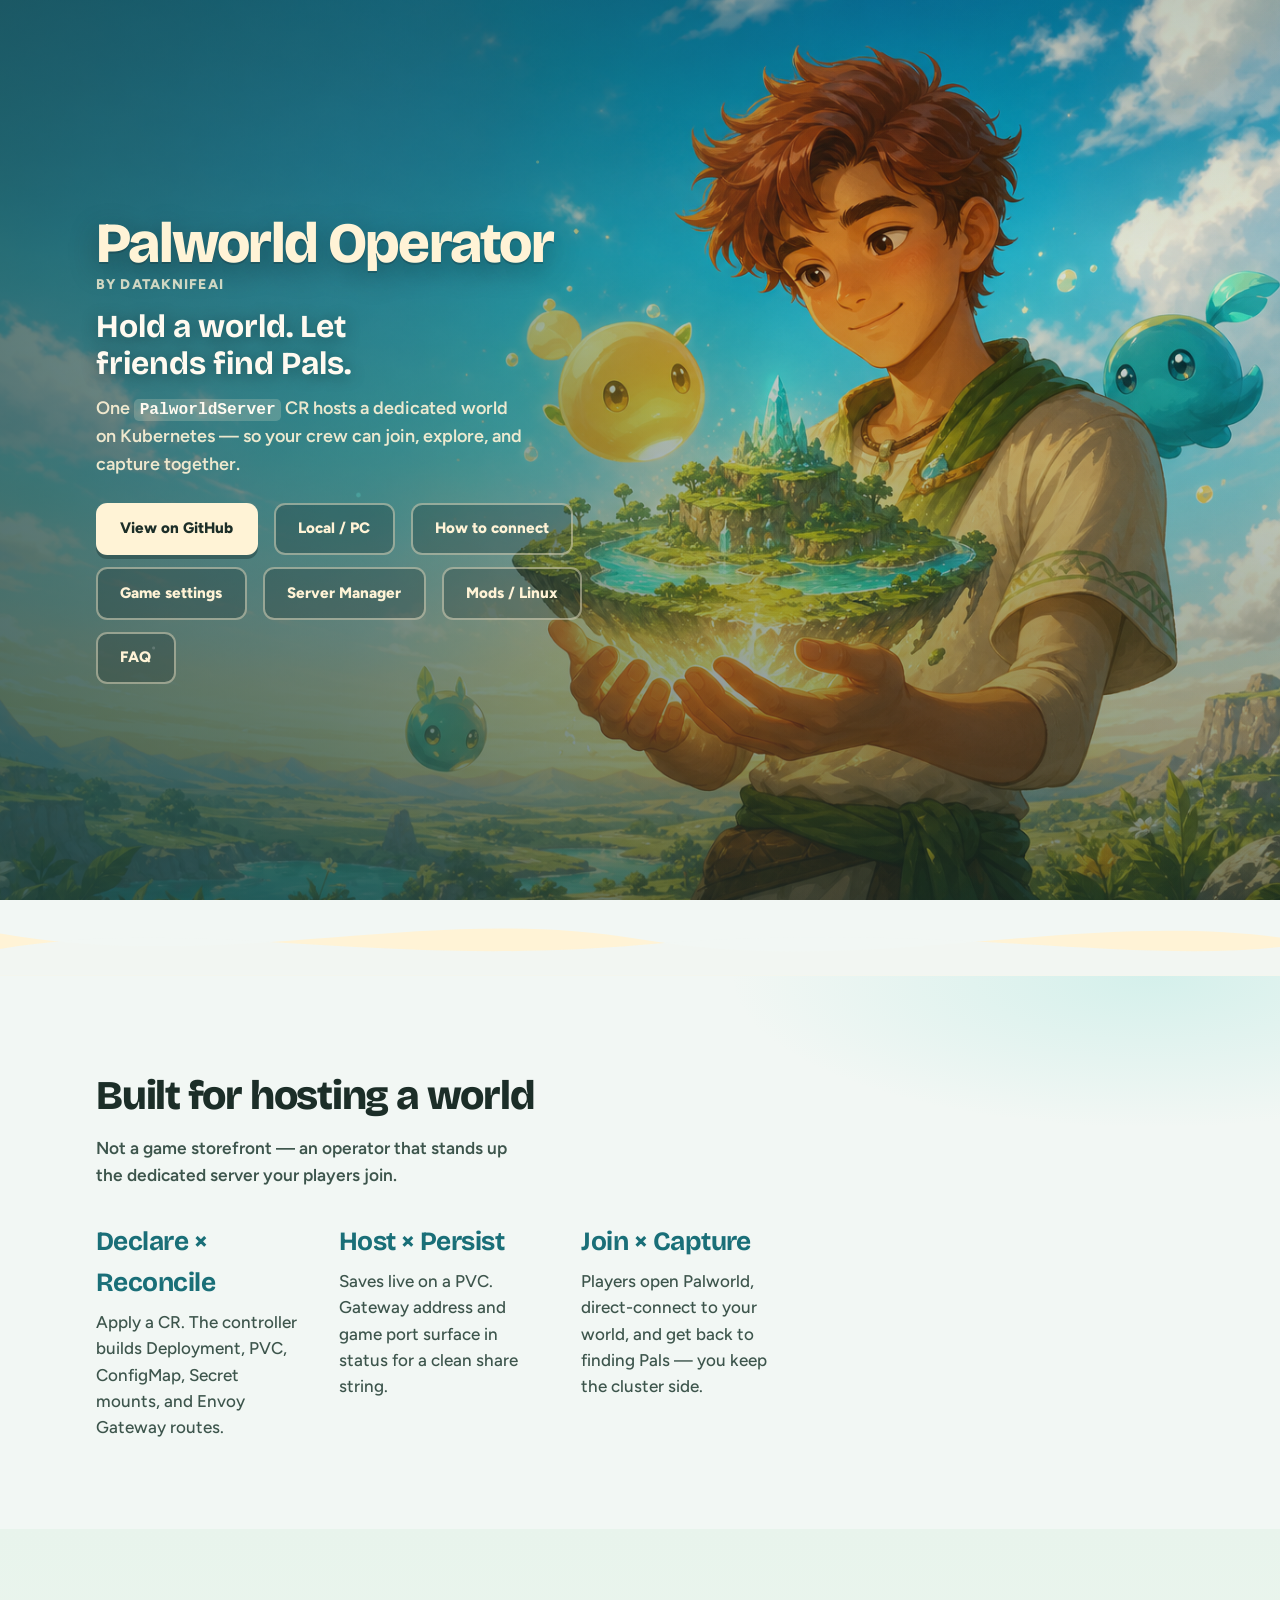
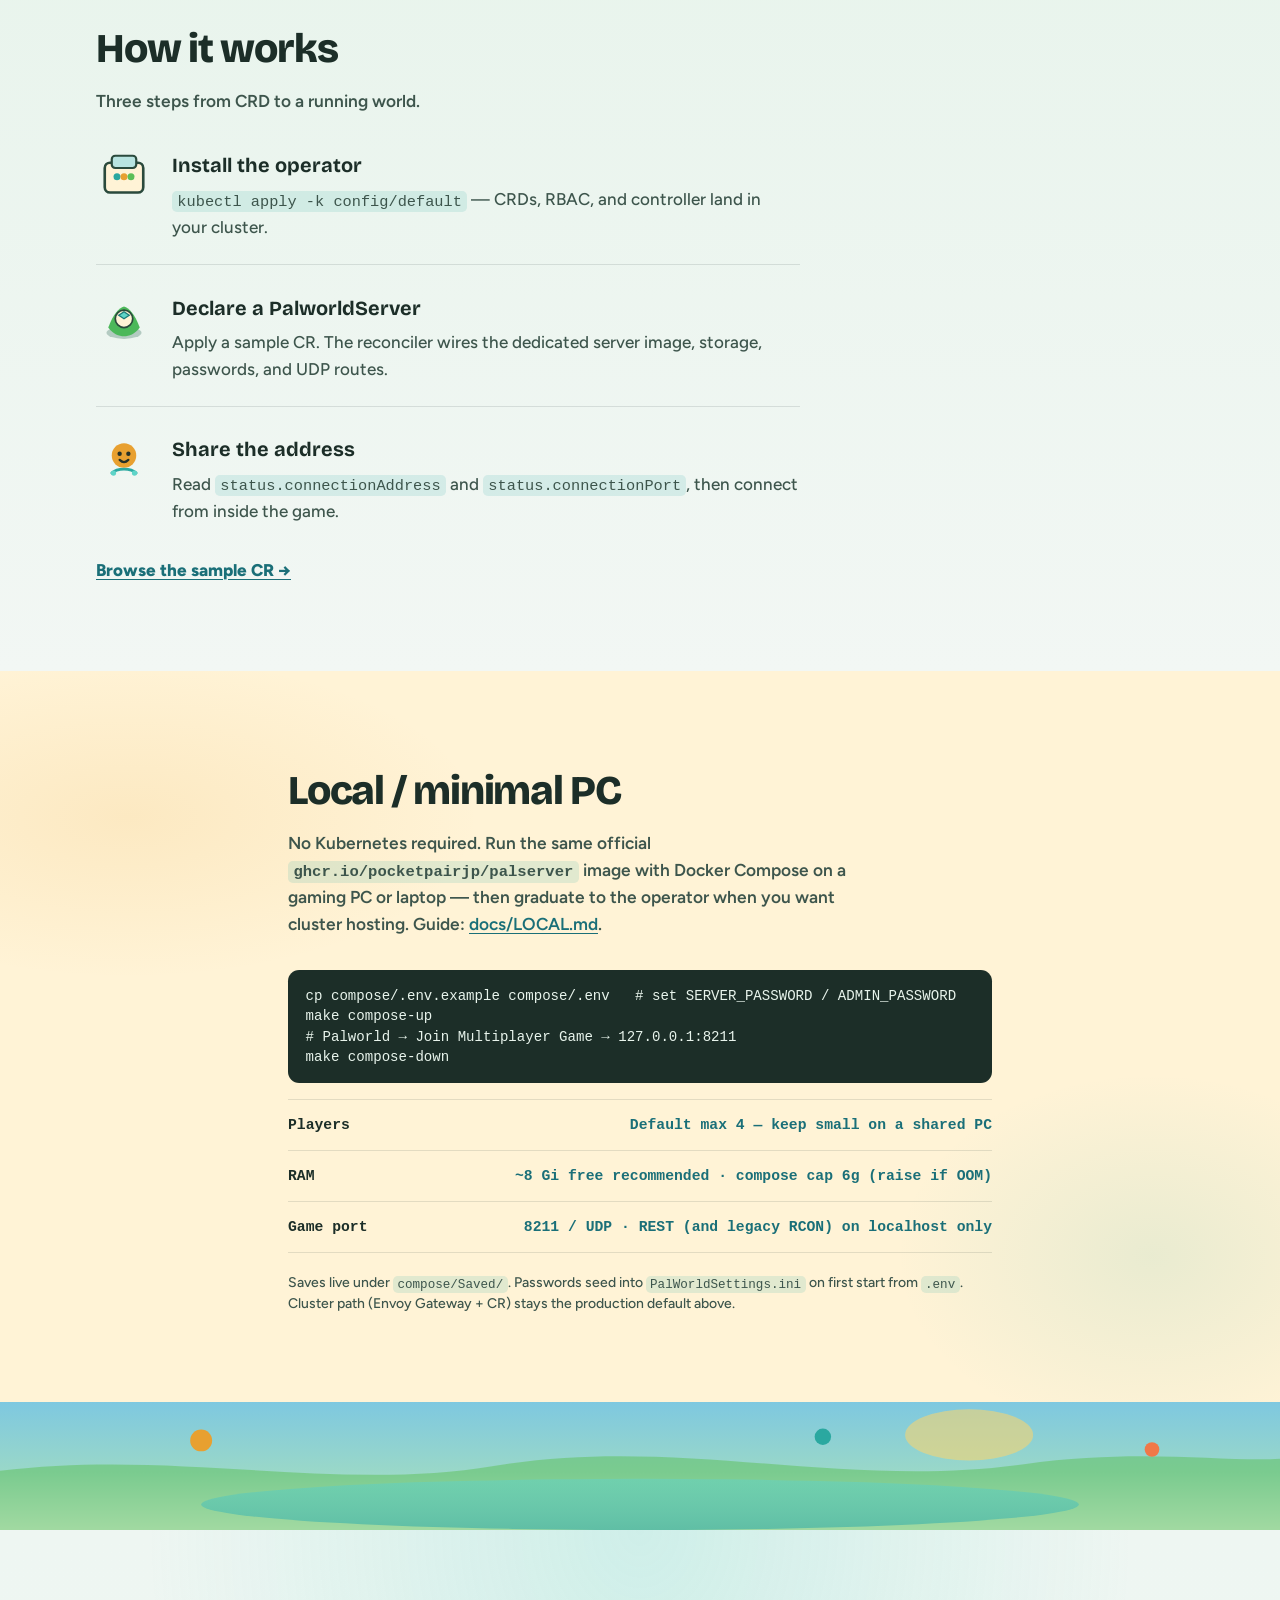
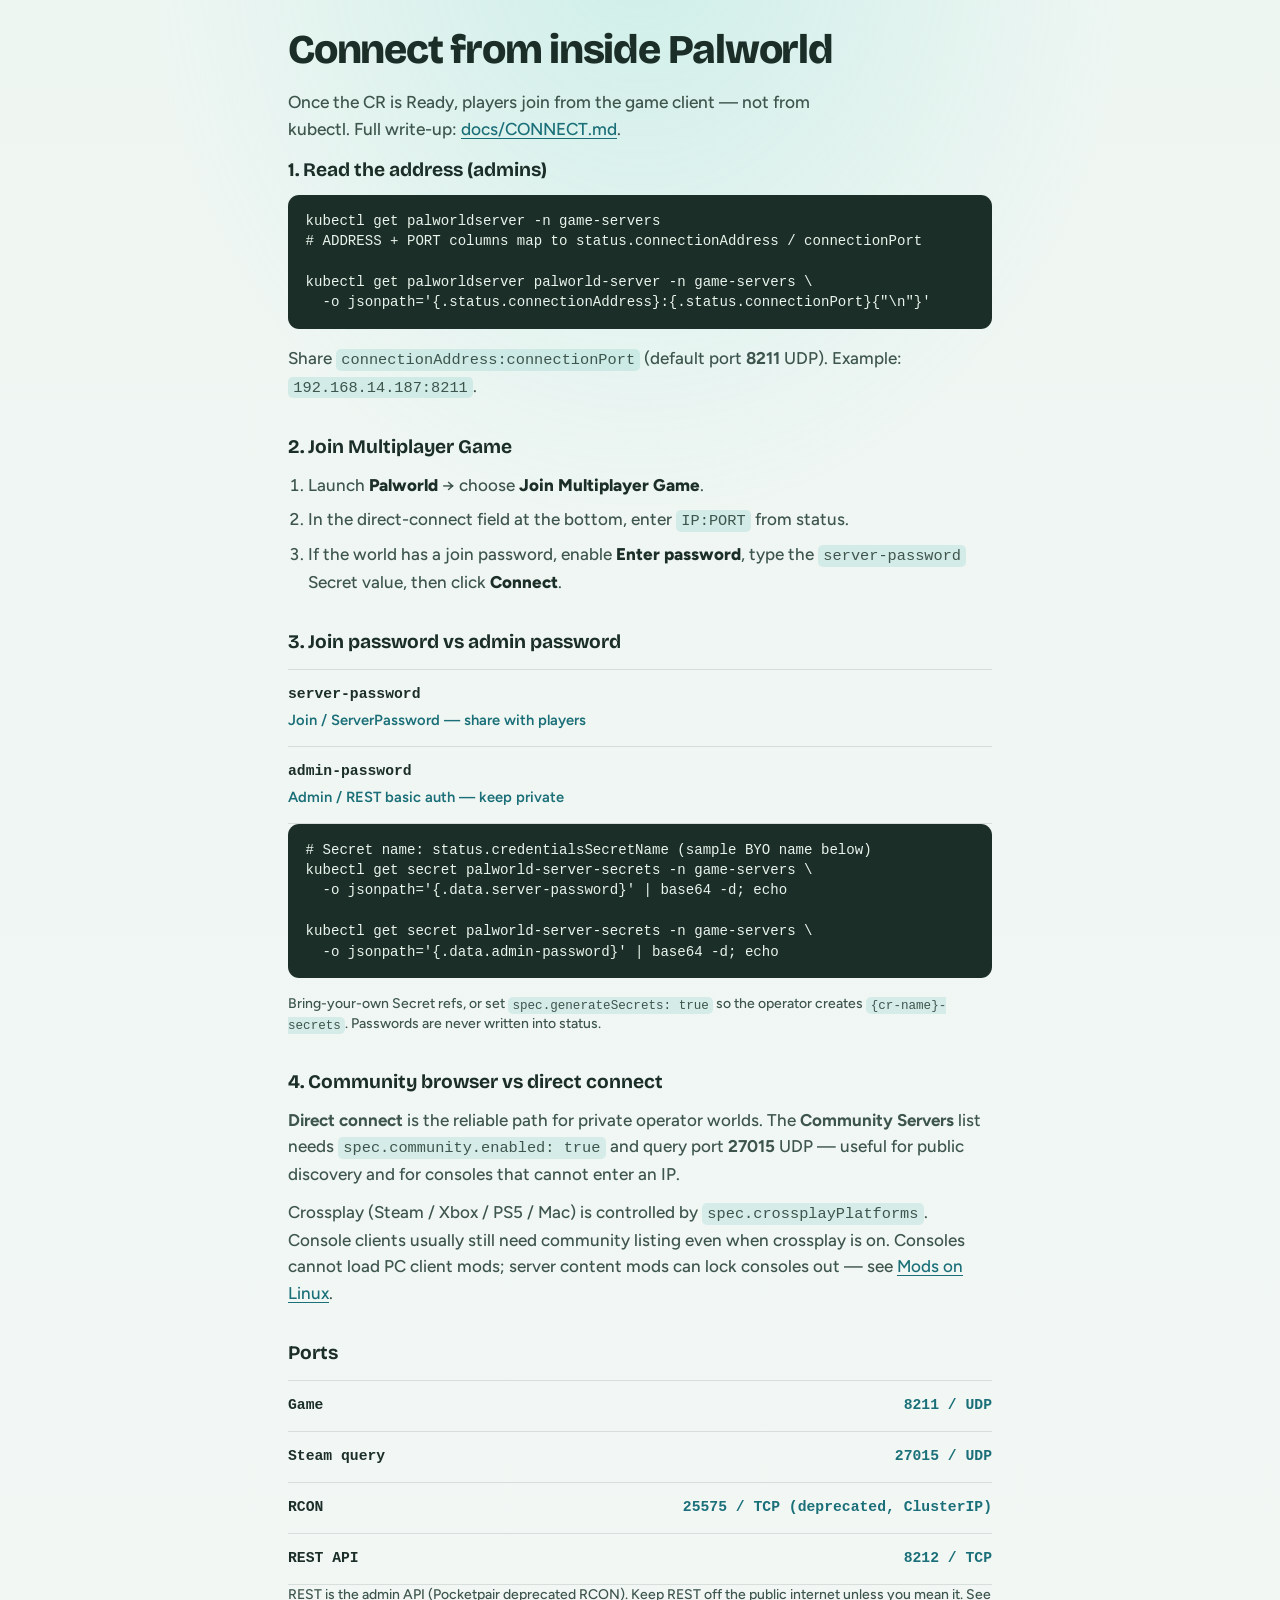
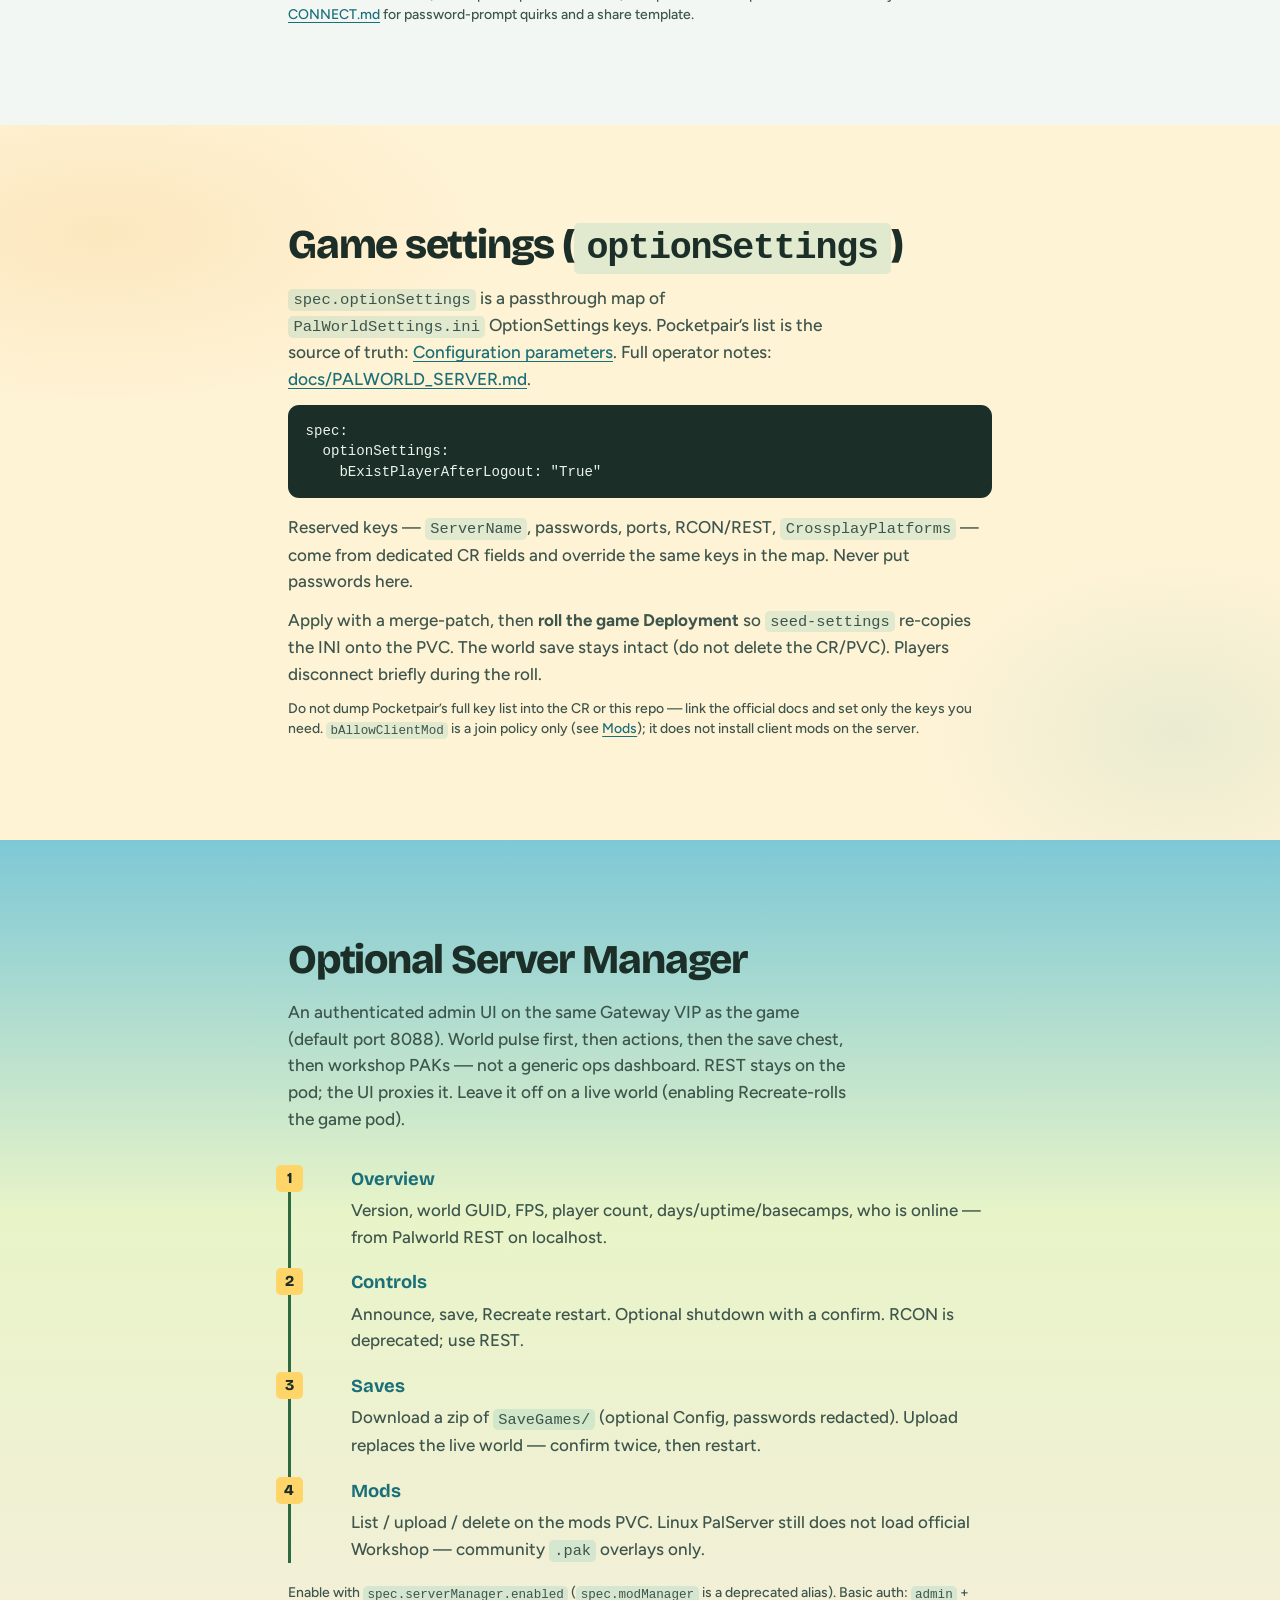
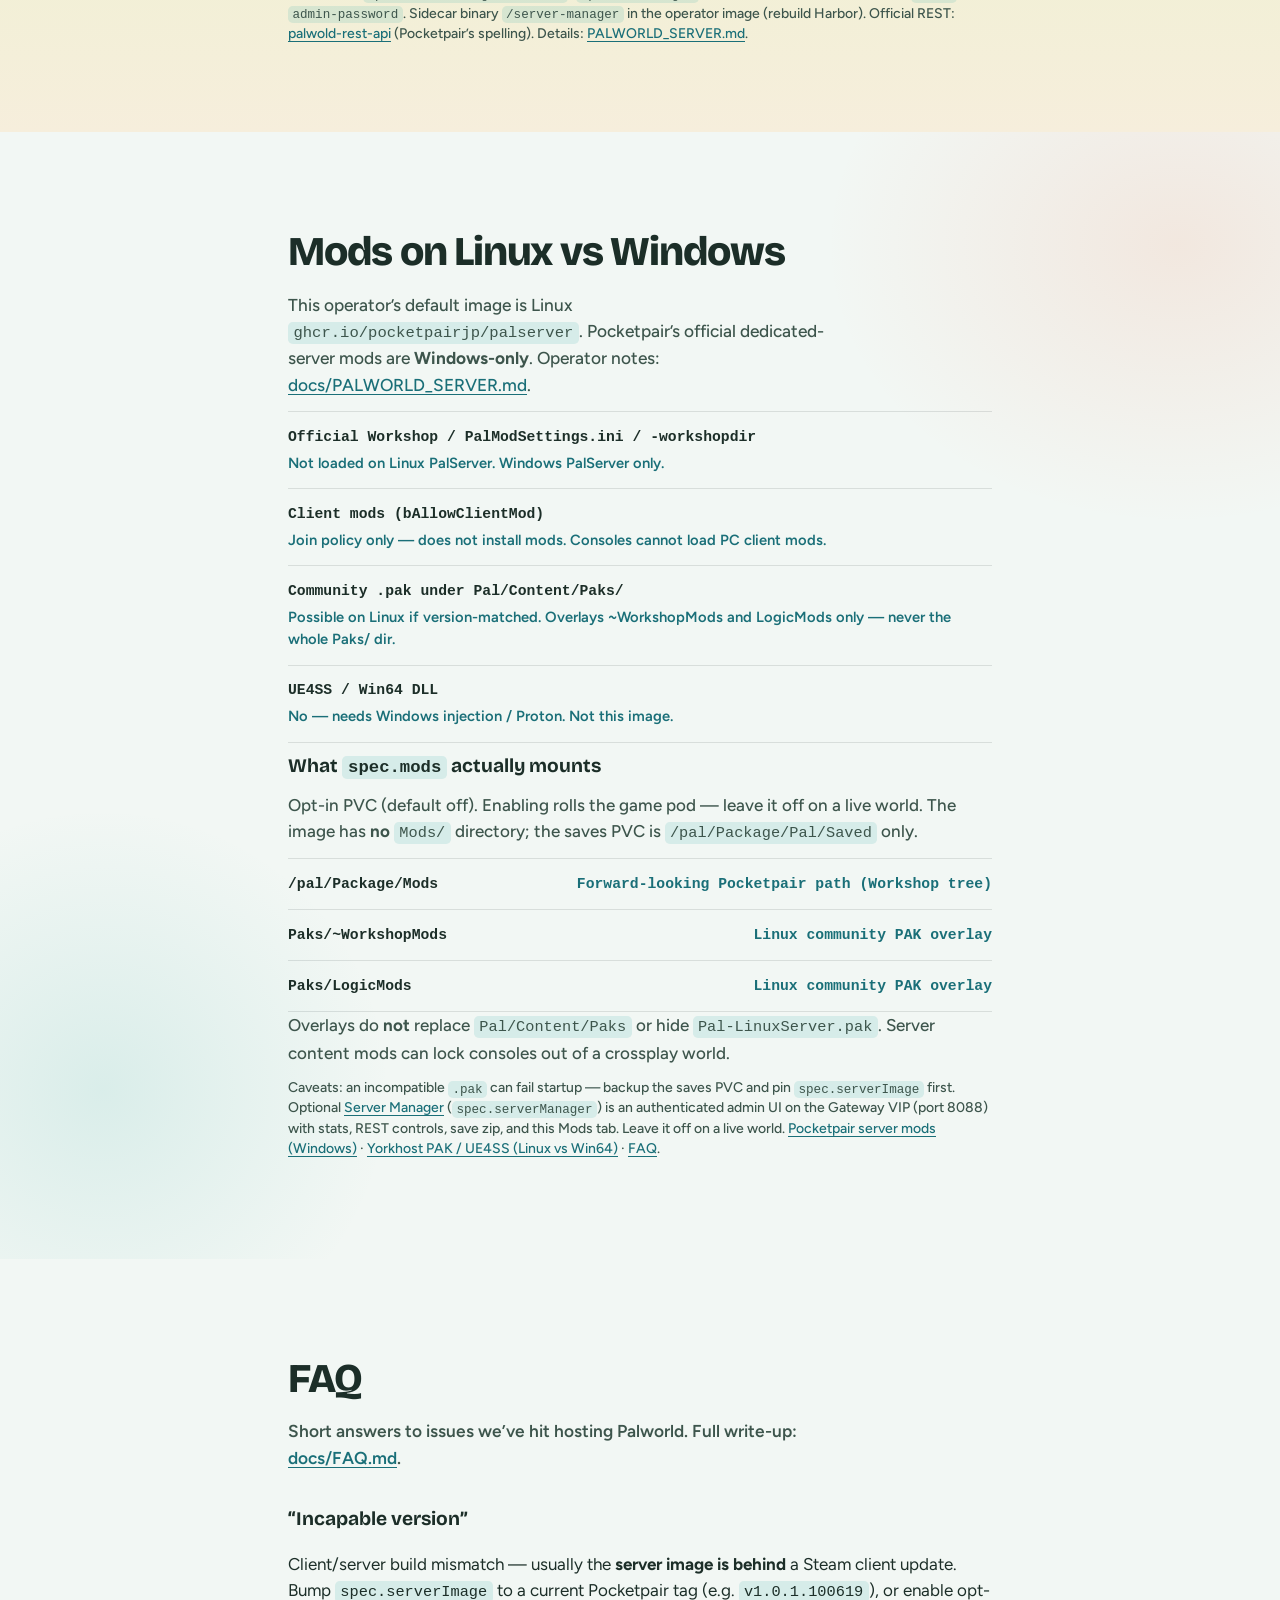
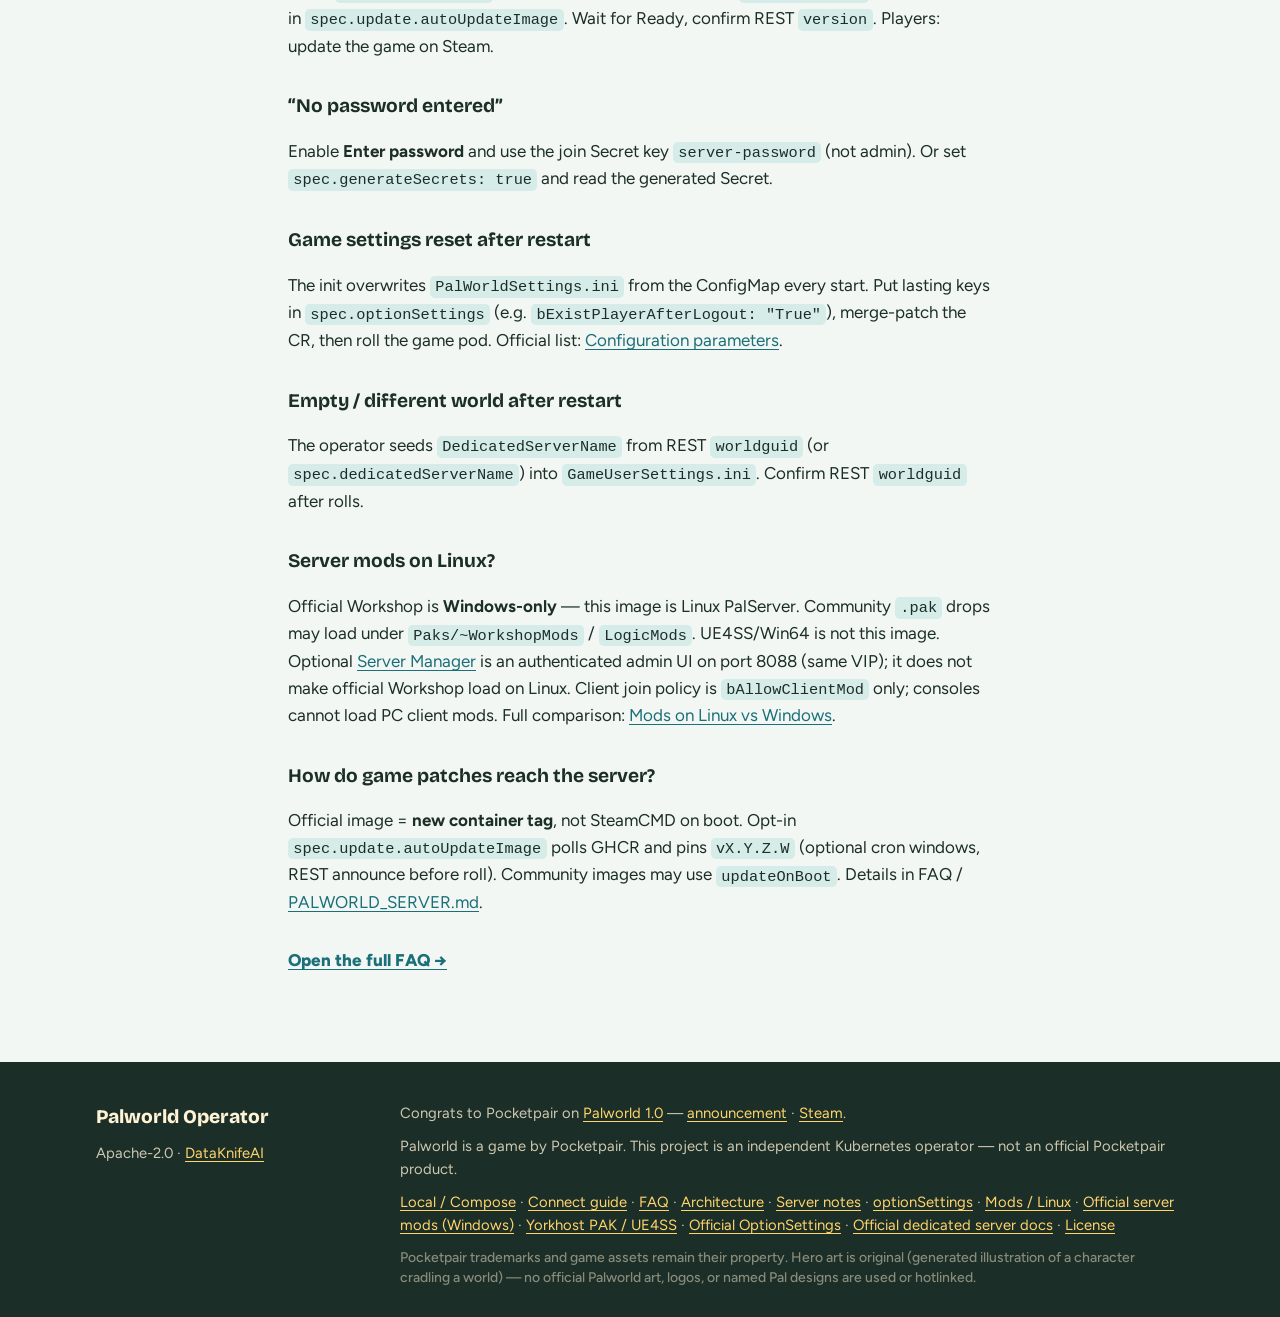
==== docs/index.html @ f2976997 "feat(api): add Gateway Server Manager Sidecar UI now covers REST stats/controls, world-save zip rest" ====
<!DOCTYPE html>
<html lang="en">
<head>
  <meta charset="utf-8" />
  <meta name="viewport" content="width=device-width, initial-scale=1" />
  <title>Palworld Operator — DataKnifeAI</title>
  <meta name="description" content="Host a Palworld world on Kubernetes. Declare a PalworldServer CR and give players a place to find and capture Pals." />
  <meta property="og:title" content="Palworld Operator — DataKnifeAI" />
  <meta property="og:description" content="Kubernetes operator for Palworld dedicated servers — spin up a world, share an address, play." />
  <meta property="og:type" content="website" />
  <meta property="og:image" content="assets/hero-world-keeper.png" />
  <link rel="preconnect" href="https://fonts.googleapis.com" />
  <link rel="preconnect" href="https://fonts.gstatic.com" crossorigin />
  <link href="https://fonts.googleapis.com/css2?family=Bricolage+Grotesque:opsz,wght@12..96,600;12..96,700;12..96,800&family=Figtree:wght@400;500;600;700;800&display=swap" rel="stylesheet" />
  <link rel="stylesheet" href="assets/landing.css" />
</head>
<body>
  <a class="skip" href="#main">Skip to content</a>

  <header class="hero" id="top">
    <div class="hero__media" aria-hidden="true">
      <img
        class="hero__photo"
        src="assets/hero-world-keeper.png"
        alt=""
        width="1536"
        height="1024"
        decoding="async"
        fetchpriority="high"
      />
      <div class="hero__veil"></div>
      <div class="hero__spark"></div>
    </div>

    <div class="hero__content">
      <p class="brand">
        <span class="brand__name">Palworld Operator</span>
        <span class="brand__by">by DataKnifeAI</span>
      </p>
      <h1 class="hero__title">Hold a world. Let friends find Pals.</h1>
      <p class="hero__lede">
        One <code>PalworldServer</code> CR hosts a dedicated world on Kubernetes —
        so your crew can join, explore, and capture together.
      </p>
      <div class="cta">
        <a class="btn btn--primary" href="https://github.com/DataKnifeAI/palworld-operator">View on GitHub</a>
        <a class="btn btn--ghost" href="#local">Local / PC</a>
        <a class="btn btn--ghost" href="#connect">How to connect</a>
        <a class="btn btn--ghost" href="#settings">Game settings</a>
        <a class="btn btn--ghost" href="#manager">Server Manager</a>
        <a class="btn btn--ghost" href="#mods">Mods / Linux</a>
        <a class="btn btn--ghost" href="#faq">FAQ</a>
      </div>
    </div>
  </header>

  <div class="wave" aria-hidden="true">
    <svg viewBox="0 0 1440 80" preserveAspectRatio="none" xmlns="http://www.w3.org/2000/svg">
      <path d="M0 36 C260 78 480 4 720 42 C980 82 1200 12 1440 40 L1440 80 L0 80 Z" fill="var(--sand)" />
      <path d="M0 52 C220 18 420 72 720 48 C1040 22 1260 68 1440 50 L1440 80 L0 80 Z" fill="var(--paper)" opacity="0.95" />
    </svg>
  </div>

  <main id="main">
    <section class="section section--promise" aria-labelledby="promise-heading">
      <div class="wrap">
        <div class="section__intro">
          <h2 id="promise-heading">Built for hosting a world</h2>
          <p class="section__lede">
            Not a game storefront — an operator that stands up the dedicated server your players join.
          </p>
        </div>

        <ul class="pillars">
          <li class="pillars__item">
            <h3>Declare × Reconcile</h3>
            <p>Apply a CR. The controller builds Deployment, PVC, ConfigMap, Secret mounts, and Envoy Gateway routes.</p>
          </li>
          <li class="pillars__item">
            <h3>Host × Persist</h3>
            <p>Saves live on a PVC. Gateway address and game port surface in status for a clean share string.</p>
          </li>
          <li class="pillars__item">
            <h3>Join × Capture</h3>
            <p>Players open Palworld, direct-connect to your world, and get back to finding Pals — you keep the cluster side.</p>
          </li>
        </ul>
      </div>
    </section>

    <section class="section section--how" aria-labelledby="how-heading">
      <div class="wrap">
        <div class="section__intro">
          <h2 id="how-heading">How it works</h2>
          <p class="section__lede">Three steps from CRD to a running world.</p>
        </div>

        <ol class="steps">
          <li class="steps__item">
            <div class="steps__icon" aria-hidden="true">
              <svg viewBox="0 0 64 64" xmlns="http://www.w3.org/2000/svg">
                <rect x="10" y="18" width="44" height="34" rx="6" fill="#fff3d6" stroke="#2a4a3c" stroke-width="3" />
                <rect x="18" y="10" width="28" height="14" rx="4" fill="#b8e4e0" stroke="#2a4a3c" stroke-width="2.5" />
                <circle cx="24" cy="34" r="4" fill="#2aa8a0" />
                <circle cx="32" cy="34" r="4" fill="#e8a030" />
                <circle cx="40" cy="34" r="4" fill="#5cbf58" />
              </svg>
            </div>
            <div>
              <h3>Install the operator</h3>
              <p><code>kubectl apply -k config/default</code> — CRDs, RBAC, and controller land in your cluster.</p>
            </div>
          </li>
          <li class="steps__item">
            <div class="steps__icon" aria-hidden="true">
              <svg viewBox="0 0 64 64" xmlns="http://www.w3.org/2000/svg">
                <ellipse cx="32" cy="50" rx="20" ry="7" fill="#1f5a48" opacity="0.28" />
                <path d="M14 44 C20 28 26 22 32 20 C38 22 44 28 50 44 C44 52 38 54 32 54 C26 54 20 52 14 44 Z" fill="#4cb85a" />
                <circle cx="32" cy="34" r="10" fill="#fff3d6" stroke="#2a4a3c" stroke-width="2" />
                <path d="M32 26 L38 30 L32 34 L26 30 Z" fill="#5ed4c8" stroke="#1a7a78" stroke-width="1.5" />
              </svg>
            </div>
            <div>
              <h3>Declare a PalworldServer</h3>
              <p>Apply a sample CR. The reconciler wires the dedicated server image, storage, passwords, and UDP routes.</p>
            </div>
          </li>
          <li class="steps__item">
            <div class="steps__icon" aria-hidden="true">
              <svg viewBox="0 0 64 64" xmlns="http://www.w3.org/2000/svg">
                <circle cx="32" cy="28" r="14" fill="#e8a030" />
                <circle cx="27" cy="26" r="2.5" fill="#243028" />
                <circle cx="37" cy="26" r="2.5" fill="#243028" />
                <path d="M27 33 Q32 38 37 33" fill="none" stroke="#243028" stroke-width="2.5" stroke-linecap="round" />
                <path d="M18 48 C24 42 40 42 46 48" fill="none" stroke="#2aa8a0" stroke-width="3" stroke-linecap="round" />
                <circle cx="20" cy="48" r="3" fill="#5ed4c8" />
                <circle cx="44" cy="48" r="3" fill="#5ed4c8" />
              </svg>
            </div>
            <div>
              <h3>Share the address</h3>
              <p>Read <code>status.connectionAddress</code> and <code>status.connectionPort</code>, then connect from inside the game.</p>
            </div>
          </li>
        </ol>

        <p class="section__cta">
          <a href="https://github.com/DataKnifeAI/palworld-operator/blob/main/config/samples/palworld_v1alpha1_palworldserver.yaml">Browse the sample CR →</a>
        </p>
      </div>
    </section>

    <section class="section section--local" id="local" aria-labelledby="local-heading">
      <div class="wrap wrap--readable">
        <h2 id="local-heading">Local / minimal PC</h2>
        <p class="section__lede section__lede--wide">
          No Kubernetes required. Run the same official
          <code>ghcr.io/pocketpairjp/palserver</code> image with Docker Compose on a
          gaming PC or laptop — then graduate to the operator when you want cluster
          hosting. Guide:
          <a href="https://github.com/DataKnifeAI/palworld-operator/blob/main/docs/LOCAL.md">docs/LOCAL.md</a>.
        </p>

        <pre class="codeblock"><code>cp compose/.env.example compose/.env   # set SERVER_PASSWORD / ADMIN_PASSWORD
make compose-up
# Palworld → Join Multiplayer Game → 127.0.0.1:8211
make compose-down</code></pre>

        <ul class="ports">
          <li><span class="ports__label">Players</span> <span class="ports__value">Default max 4 — keep small on a shared PC</span></li>
          <li><span class="ports__label">RAM</span> <span class="ports__value">~8&nbsp;Gi free recommended · compose cap 6g (raise if OOM)</span></li>
          <li><span class="ports__label">Game port</span> <span class="ports__value">8211 / UDP · REST (and legacy RCON) on localhost only</span></li>
        </ul>
        <p class="fineprint">
          Saves live under <code>compose/Saved/</code>. Passwords seed into
          <code>PalWorldSettings.ini</code> on first start from <code>.env</code>.
          Cluster path (Envoy Gateway + CR) stays the production default above.
        </p>
      </div>
    </section>

    <div class="divider" aria-hidden="true">
      <svg class="divider__scene" viewBox="0 0 1440 140" xmlns="http://www.w3.org/2000/svg" preserveAspectRatio="xMidYMid slice">
        <defs>
          <linearGradient id="divSky" x1="0" y1="0" x2="0" y2="1">
            <stop offset="0%" stop-color="#7ec8e0" />
            <stop offset="55%" stop-color="#9ad8c8" />
            <stop offset="100%" stop-color="#e8f4ec" />
          </linearGradient>
          <linearGradient id="divWater" x1="0" y1="0" x2="0" y2="1">
            <stop offset="0%" stop-color="#5ed4d0" stop-opacity="0.45" />
            <stop offset="100%" stop-color="#2aa8a8" stop-opacity="0.55" />
          </linearGradient>
        </defs>
        <rect width="1440" height="140" fill="url(#divSky)" />
        <ellipse class="divider__glow" cx="1080" cy="36" rx="70" ry="28" fill="#ffd56a" opacity="0.55" />
        <path d="M0 78 C200 48 380 100 560 70 C760 36 940 96 1140 68 C1280 48 1380 70 1440 60 L1440 140 L0 140 Z" fill="#5cbf58" opacity="0.5" />
        <ellipse cx="720" cy="112" rx="480" ry="28" fill="url(#divWater)" />
        <g class="divider__orbs">
          <circle cx="240" cy="42" r="12" fill="#e8a030" />
          <circle cx="920" cy="38" r="9" fill="#2aa8a0" />
          <circle cx="1280" cy="52" r="8" fill="#f07848" />
        </g>
      </svg>
    </div>

    <section class="section section--connect" id="connect" aria-labelledby="connect-heading">
      <div class="wrap wrap--readable">
        <h2 id="connect-heading">Connect from inside Palworld</h2>
        <p class="section__lede section__lede--wide">
          Once the CR is Ready, players join from the game client — not from kubectl.
          Full write-up:
          <a href="https://github.com/DataKnifeAI/palworld-operator/blob/main/docs/CONNECT.md">docs/CONNECT.md</a>.
        </p>

        <h3 class="subhead">1. Read the address (admins)</h3>
        <pre class="codeblock"><code>kubectl get palworldserver -n game-servers
# ADDRESS + PORT columns map to status.connectionAddress / connectionPort

kubectl get palworldserver palworld-server -n game-servers \
  -o jsonpath='{.status.connectionAddress}:{.status.connectionPort}{"\n"}'</code></pre>
        <p>
          Share <code>connectionAddress:connectionPort</code> (default port <strong>8211</strong> UDP).
          Example: <code>192.168.14.187:8211</code>.
        </p>

        <h3 class="subhead">2. Join Multiplayer Game</h3>
        <ol class="guide">
          <li>Launch <strong>Palworld</strong> → choose <strong>Join Multiplayer Game</strong>.</li>
          <li>In the direct-connect field at the bottom, enter <code>IP:PORT</code> from status.</li>
          <li>
            If the world has a join password, enable <strong>Enter password</strong>, type the
            <code>server-password</code> Secret value, then click <strong>Connect</strong>.
          </li>
        </ol>

        <h3 class="subhead">3. Join password vs admin password</h3>
        <ul class="ports ports--passwords">
          <li>
            <span class="ports__label">server-password</span>
            <span class="ports__value">Join / ServerPassword — share with players</span>
          </li>
          <li>
            <span class="ports__label">admin-password</span>
            <span class="ports__value">Admin / REST basic auth — keep private</span>
          </li>
        </ul>
        <pre class="codeblock"><code># Secret name: status.credentialsSecretName (sample BYO name below)
kubectl get secret palworld-server-secrets -n game-servers \
  -o jsonpath='{.data.server-password}' | base64 -d; echo

kubectl get secret palworld-server-secrets -n game-servers \
  -o jsonpath='{.data.admin-password}' | base64 -d; echo</code></pre>
        <p class="fineprint">
          Bring-your-own Secret refs, or set <code>spec.generateSecrets: true</code> so the
          operator creates <code>{cr-name}-secrets</code>. Passwords are never written into status.
        </p>

        <h3 class="subhead">4. Community browser vs direct connect</h3>
        <p>
          <strong>Direct connect</strong> is the reliable path for private operator worlds.
          The <strong>Community Servers</strong> list needs <code>spec.community.enabled: true</code>
          and query port <strong>27015</strong> UDP — useful for public discovery and for consoles
          that cannot enter an IP.
        </p>
        <p>
          Crossplay (Steam / Xbox / PS5 / Mac) is controlled by <code>spec.crossplayPlatforms</code>.
          Console clients usually still need community listing even when crossplay is on.
          Consoles cannot load PC client mods; server content mods can lock consoles out —
          see <a href="#mods">Mods on Linux</a>.
        </p>

        <h3 class="subhead">Ports</h3>
        <ul class="ports">
          <li><span class="ports__label">Game</span> <span class="ports__value">8211 / UDP</span></li>
          <li><span class="ports__label">Steam query</span> <span class="ports__value">27015 / UDP</span></li>
          <li><span class="ports__label">RCON</span> <span class="ports__value">25575 / TCP (deprecated, ClusterIP)</span></li>
          <li><span class="ports__label">REST API</span> <span class="ports__value">8212 / TCP</span></li>
        </ul>
        <p class="fineprint">
          REST is the admin API (Pocketpair deprecated RCON). Keep REST off the public internet unless you mean it.
          See <a href="https://github.com/DataKnifeAI/palworld-operator/blob/main/docs/CONNECT.md">CONNECT.md</a>
          for password-prompt quirks and a share template.
        </p>
      </div>
    </section>

    <section class="section section--settings" id="settings" aria-labelledby="settings-heading">
      <div class="wrap wrap--readable">
        <h2 id="settings-heading">Game settings (<code>optionSettings</code>)</h2>
        <p class="section__lede section__lede--wide">
          <code>spec.optionSettings</code> is a passthrough map of
          <code>PalWorldSettings.ini</code> OptionSettings keys.
          Pocketpair’s list is the source of truth:
          <a href="https://docs.palworldgame.com/settings-and-operation/configuration/">Configuration parameters</a>.
          Full operator notes:
          <a href="https://github.com/DataKnifeAI/palworld-operator/blob/main/docs/PALWORLD_SERVER.md">docs/PALWORLD_SERVER.md</a>.
        </p>

        <pre class="codeblock"><code>spec:
  optionSettings:
    bExistPlayerAfterLogout: "True"</code></pre>

        <p>
          Reserved keys — <code>ServerName</code>, passwords, ports, RCON/REST,
          <code>CrossplayPlatforms</code> — come from dedicated CR fields and
          override the same keys in the map. Never put passwords here.
        </p>
        <p>
          Apply with a merge-patch, then <strong>roll the game Deployment</strong>
          so <code>seed-settings</code> re-copies the INI onto the PVC.
          The world save stays intact (do not delete the CR/PVC).
          Players disconnect briefly during the roll.
        </p>
        <p class="fineprint">
          Do not dump Pocketpair’s full key list into the CR or this repo — link
          the official docs and set only the keys you need.
          <code>bAllowClientMod</code> is a join policy only (see
          <a href="#mods">Mods</a>); it does not install client mods on the server.
        </p>
      </div>
    </section>

    <section class="section section--manager" id="manager" aria-labelledby="manager-heading">
      <div class="wrap wrap--readable">
        <h2 id="manager-heading">Optional Server Manager</h2>
        <p class="section__lede section__lede--wide">
          An authenticated admin UI on the same Gateway VIP as the game (default port 8088).
          World pulse first, then actions, then the save chest, then workshop PAKs —
          not a generic ops dashboard. REST stays on the pod; the UI proxies it.
          Leave it off on a live world (enabling Recreate-rolls the game pod).
        </p>
        <ol class="journey">
          <li>
            <span class="journey__step">1</span>
            <div>
              <h3>Overview</h3>
              <p>Version, world GUID, FPS, player count, days/uptime/basecamps, who is online — from Palworld REST on localhost.</p>
            </div>
          </li>
          <li>
            <span class="journey__step">2</span>
            <div>
              <h3>Controls</h3>
              <p>Announce, save, Recreate restart. Optional shutdown with a confirm. RCON is deprecated; use REST.</p>
            </div>
          </li>
          <li>
            <span class="journey__step">3</span>
            <div>
              <h3>Saves</h3>
              <p>Download a zip of <code>SaveGames/</code> (optional Config, passwords redacted). Upload replaces the live world — confirm twice, then restart.</p>
            </div>
          </li>
          <li>
            <span class="journey__step">4</span>
            <div>
              <h3>Mods</h3>
              <p>List / upload / delete on the mods PVC. Linux PalServer still does not load official Workshop — community <code>.pak</code> overlays only.</p>
            </div>
          </li>
        </ol>
        <p class="fineprint">
          Enable with <code>spec.serverManager.enabled</code> (<code>spec.modManager</code> is a deprecated alias).
          Basic auth: <code>admin</code> + <code>admin-password</code>.
          Sidecar binary <code>/server-manager</code> in the operator image (rebuild Harbor).
          Official REST:
          <a href="https://docs.palworldgame.com/api/rest-api/palwold-rest-api">palwold-rest-api</a>
          (Pocketpair’s spelling).
          Details:
          <a href="https://github.com/DataKnifeAI/palworld-operator/blob/main/docs/PALWORLD_SERVER.md">PALWORLD_SERVER.md</a>.
        </p>
      </div>
    </section>

    <section class="section section--mods" id="mods" aria-labelledby="mods-heading">
      <div class="wrap wrap--readable">
        <h2 id="mods-heading">Mods on Linux vs Windows</h2>
        <p class="section__lede section__lede--wide">
          This operator’s default image is Linux
          <code>ghcr.io/pocketpairjp/palserver</code>.
          Pocketpair’s official dedicated-server mods are
          <strong>Windows-only</strong>.
          Operator notes:
          <a href="https://github.com/DataKnifeAI/palworld-operator/blob/main/docs/PALWORLD_SERVER.md">docs/PALWORLD_SERVER.md</a>.
        </p>

        <ul class="ports ports--passwords">
          <li>
            <span class="ports__label">Official Workshop / PalModSettings.ini / -workshopdir</span>
            <span class="ports__value">Not loaded on Linux PalServer. Windows PalServer only.</span>
          </li>
          <li>
            <span class="ports__label">Client mods (bAllowClientMod)</span>
            <span class="ports__value">Join policy only — does not install mods. Consoles cannot load PC client mods.</span>
          </li>
          <li>
            <span class="ports__label">Community .pak under Pal/Content/Paks/</span>
            <span class="ports__value">Possible on Linux if version-matched. Overlays ~WorkshopMods and LogicMods only — never the whole Paks/ dir.</span>
          </li>
          <li>
            <span class="ports__label">UE4SS / Win64 DLL</span>
            <span class="ports__value">No — needs Windows injection / Proton. Not this image.</span>
          </li>
        </ul>

        <h3 class="subhead">What <code>spec.mods</code> actually mounts</h3>
        <p>
          Opt-in PVC (default off). Enabling rolls the game pod — leave it off on a live world.
          The image has <strong>no</strong> <code>Mods/</code> directory; the saves PVC is
          <code>/pal/Package/Pal/Saved</code> only.
        </p>
        <ul class="ports">
          <li>
            <span class="ports__label">/pal/Package/Mods</span>
            <span class="ports__value">Forward-looking Pocketpair path (Workshop tree)</span>
          </li>
          <li>
            <span class="ports__label">Paks/~WorkshopMods</span>
            <span class="ports__value">Linux community PAK overlay</span>
          </li>
          <li>
            <span class="ports__label">Paks/LogicMods</span>
            <span class="ports__value">Linux community PAK overlay</span>
          </li>
        </ul>
        <p>
          Overlays do <strong>not</strong> replace <code>Pal/Content/Paks</code> or hide
          <code>Pal-LinuxServer.pak</code>. Server content mods can lock consoles out of
          a crossplay world.
        </p>
        <p class="fineprint">
          Caveats: an incompatible <code>.pak</code> can fail startup — backup the saves PVC
          and pin <code>spec.serverImage</code> first.
          Optional <a href="#manager">Server Manager</a> (<code>spec.serverManager</code>)
          is an authenticated admin UI on the Gateway VIP (port 8088) with stats,
          REST controls, save zip, and this Mods tab. Leave it off on a live world.
          <a href="https://docs.palworldgame.com/settings-and-operation/mod/">Pocketpair server mods (Windows)</a>
          ·
          <a href="https://yorkhost.fr/docs/en/palworld/mods-ue4ss">Yorkhost PAK / UE4SS (Linux vs Win64)</a>
          ·
          <a href="https://github.com/DataKnifeAI/palworld-operator/blob/main/docs/FAQ.md">FAQ</a>.
        </p>
      </div>
    </section>

    <section class="section section--faq" id="faq" aria-labelledby="faq-heading">
      <div class="wrap wrap--readable">
        <h2 id="faq-heading">FAQ</h2>
        <p class="section__lede section__lede--wide">
          Short answers to issues we’ve hit hosting Palworld. Full write-up:
          <a href="https://github.com/DataKnifeAI/palworld-operator/blob/main/docs/FAQ.md">docs/FAQ.md</a>.
        </p>

        <h3 class="subhead">“Incapable version”</h3>
        <p>
          Client/server build mismatch — usually the <strong>server image is behind</strong> a Steam client update.
          Bump <code>spec.serverImage</code> to a current Pocketpair tag (e.g. <code>v1.0.1.100619</code>), or enable
          opt-in <code>spec.update.autoUpdateImage</code>. Wait for Ready, confirm REST <code>version</code>.
          Players: update the game on Steam.
        </p>

        <h3 class="subhead">“No password entered”</h3>
        <p>
          Enable <strong>Enter password</strong> and use the join Secret key <code>server-password</code>
          (not admin). Or set <code>spec.generateSecrets: true</code> and read the generated Secret.
        </p>

        <h3 class="subhead">Game settings reset after restart</h3>
        <p>
          The init overwrites <code>PalWorldSettings.ini</code> from the ConfigMap
          every start. Put lasting keys in <code>spec.optionSettings</code>
          (e.g. <code>bExistPlayerAfterLogout: "True"</code>), merge-patch the CR,
          then roll the game pod. Official list:
          <a href="https://docs.palworldgame.com/settings-and-operation/configuration/">Configuration parameters</a>.
        </p>

        <h3 class="subhead">Empty / different world after restart</h3>
        <p>
          The operator seeds <code>DedicatedServerName</code> from REST <code>worldguid</code>
          (or <code>spec.dedicatedServerName</code>) into <code>GameUserSettings.ini</code>.
          Confirm REST <code>worldguid</code> after rolls.
        </p>

        <h3 class="subhead">Server mods on Linux?</h3>
        <p>
          Official Workshop is <strong>Windows-only</strong> — this image is Linux PalServer.
          Community <code>.pak</code> drops may load under <code>Paks/~WorkshopMods</code> /
          <code>LogicMods</code>. UE4SS/Win64 is not this image.
          Optional <a href="#manager">Server Manager</a> is an authenticated admin UI on port 8088
          (same VIP); it does not make official Workshop load on Linux.
          Client join policy is <code>bAllowClientMod</code> only; consoles cannot load PC client mods.
          Full comparison: <a href="#mods">Mods on Linux vs Windows</a>.
        </p>

        <h3 class="subhead">How do game patches reach the server?</h3>
        <p>
          Official image = <strong>new container tag</strong>, not SteamCMD on boot. Opt-in
          <code>spec.update.autoUpdateImage</code> polls GHCR and pins <code>vX.Y.Z.W</code>
          (optional cron windows, REST announce before roll). Community images may use
          <code>updateOnBoot</code>. Details in FAQ /
          <a href="https://github.com/DataKnifeAI/palworld-operator/blob/main/docs/PALWORLD_SERVER.md">PALWORLD_SERVER.md</a>.
        </p>

        <p class="section__cta">
          <a href="https://github.com/DataKnifeAI/palworld-operator/blob/main/docs/FAQ.md">Open the full FAQ →</a>
        </p>
      </div>
    </section>
  </main>

  <footer class="footer">
    <div class="wrap footer__grid">
      <div>
        <p class="footer__brand">Palworld Operator</p>
        <p>Apache-2.0 · <a href="https://github.com/DataKnifeAI">DataKnifeAI</a></p>
      </div>
      <div>
        <p>
          Congrats to Pocketpair on
          <a href="https://store.steampowered.com/news/app/1623730/view/686383649529010623">Palworld 1.0</a>
          —
          <a href="https://www.pocketpair.jp/en/game-news/palworld-1-0-july-10-cinematic-trailer-revealed/">announcement</a>
          ·
          <a href="https://store.steampowered.com/app/1623730/Palworld/">Steam</a>.
        </p>
        <p>
          Palworld is a game by Pocketpair. This project is an independent Kubernetes operator —
          not an official Pocketpair product.
        </p>
        <p>
          <a href="https://github.com/DataKnifeAI/palworld-operator/blob/main/docs/LOCAL.md">Local / Compose</a>
          ·
          <a href="https://github.com/DataKnifeAI/palworld-operator/blob/main/docs/CONNECT.md">Connect guide</a>
          ·
          <a href="https://github.com/DataKnifeAI/palworld-operator/blob/main/docs/FAQ.md">FAQ</a>
          ·
          <a href="https://github.com/DataKnifeAI/palworld-operator/blob/main/docs/ARCHITECTURE.md">Architecture</a>
          ·
          <a href="https://github.com/DataKnifeAI/palworld-operator/blob/main/docs/PALWORLD_SERVER.md">Server notes</a>
          ·
          <a href="https://dataknifeai.github.io/palworld-operator/#settings">optionSettings</a>
          ·
          <a href="https://dataknifeai.github.io/palworld-operator/#mods">Mods / Linux</a>
          ·
          <a href="https://docs.palworldgame.com/settings-and-operation/mod/">Official server mods (Windows)</a>
          ·
          <a href="https://yorkhost.fr/docs/en/palworld/mods-ue4ss">Yorkhost PAK / UE4SS</a>
          ·
          <a href="https://docs.palworldgame.com/settings-and-operation/configuration/">Official OptionSettings</a>
          ·
          <a href="https://docs.palworldgame.com/getting-started/deploy-dedicated-server">Official dedicated server docs</a>
          ·
          <a href="https://github.com/DataKnifeAI/palworld-operator/blob/main/LICENSE">License</a>
        </p>
        <p class="fineprint">
          Pocketpair trademarks and game assets remain their property. Hero art is original
          (generated illustration of a character cradling a world) — no official Palworld art,
          logos, or named Pal designs are used or hotlinked.
        </p>
      </div>
    </div>
  </footer>
</body>
</html>
---- docs/assets/landing.css ----
/* Palworld Operator landing — world-keeper theme (original art) */

:root {
  --sky: #5eb8d4;
  --sky-deep: #1a6f78;
  --teal: #2aa8a0;
  --teal-bright: #5ed4c8;
  --grass: #4cb85a;
  --grass-deep: #2d6a40;
  --sun: #ffd56a;
  --amber: #e8a030;
  --coral: #f07848;
  --sand: #fff3d6;
  --ink: #1c2e28;
  --ink-muted: #3d554c;
  --paper: #f2f7f4;
  --line: rgba(28, 46, 40, 0.12);

  --font-display: "Bricolage Grotesque", "Segoe UI", sans-serif;
  --font-body: "Figtree", "Segoe UI", sans-serif;

  --radius: 0.7rem;
  --space: clamp(1rem, 3vw, 2rem);
  --wrap: 68rem;
}

*,
*::before,
*::after {
  box-sizing: border-box;
}

html {
  scroll-behavior: smooth;
}

body {
  margin: 0;
  font-family: var(--font-body);
  font-size: 1.0625rem;
  line-height: 1.55;
  color: var(--ink);
  background: var(--paper);
  -webkit-font-smoothing: antialiased;
}

img,
svg {
  max-width: 100%;
  display: block;
}

a {
  color: var(--sky-deep);
  text-decoration-thickness: 0.08em;
  text-underline-offset: 0.18em;
}

a:hover {
  color: var(--grass-deep);
}

code {
  font-family: ui-monospace, "Cascadia Code", "SF Mono", Menlo, monospace;
  font-size: 0.9em;
  background: rgba(42, 168, 160, 0.14);
  padding: 0.12em 0.35em;
  border-radius: 0.3rem;
}

.skip {
  position: absolute;
  left: -9999px;
  top: 0;
  background: var(--sand);
  color: var(--ink);
  padding: 0.5rem 1rem;
  z-index: 100;
}

.skip:focus {
  left: 0.5rem;
  top: 0.5rem;
}

.wrap {
  width: min(100% - 2 * var(--space), var(--wrap));
  margin-inline: auto;
}

.wrap--readable {
  width: min(100% - 2 * var(--space), 44rem);
}

/* ——— Hero: full-bleed world-keeper art ——— */

.hero {
  position: relative;
  min-height: 100svh;
  display: grid;
  align-items: end;
  overflow: hidden;
  color: var(--ink);
  background: #3a9ab0;
}

.hero__media {
  position: absolute;
  inset: 0;
  pointer-events: none;
}

.hero__photo {
  width: 100%;
  height: 100%;
  object-fit: cover;
  object-position: 62% 42%;
  transform: scale(1.06);
  animation: ken-drift 28s ease-in-out infinite alternate;
}

.hero__veil {
  position: absolute;
  inset: 0;
  background:
    linear-gradient(
      105deg,
      rgba(28, 70, 72, 0.72) 0%,
      rgba(28, 70, 72, 0.48) 34%,
      rgba(20, 50, 55, 0.18) 58%,
      rgba(20, 50, 55, 0.08) 100%
    ),
    linear-gradient(
      180deg,
      rgba(20, 50, 55, 0.15) 0%,
      transparent 28%,
      rgba(20, 45, 48, 0.35) 78%,
      rgba(18, 40, 42, 0.55) 100%
    );
}

.hero__spark {
  position: absolute;
  inset: 0;
  background-image:
    radial-gradient(circle at 18% 28%, rgba(255, 243, 214, 0.55) 0 1.5px, transparent 3px),
    radial-gradient(circle at 42% 18%, rgba(255, 213, 106, 0.4) 0 1px, transparent 2px),
    radial-gradient(circle at 28% 55%, rgba(94, 212, 200, 0.45) 0 1.5px, transparent 3px),
    radial-gradient(circle at 12% 72%, rgba(255, 255, 255, 0.35) 0 1px, transparent 2px);
  opacity: 0.7;
  animation: spark-drift 22s linear infinite;
}

.hero__content {
  position: relative;
  z-index: 2;
  width: min(100% - 2 * var(--space), 36rem);
  margin: 0 auto clamp(2.25rem, 7vh, 4.5rem);
  padding: clamp(1.25rem, 3vw, 2rem) 0 0;
  animation: rise-in 1s cubic-bezier(0.22, 1, 0.36, 1) both;
}

.brand {
  margin: 0 0 0.85rem;
  display: flex;
  flex-direction: column;
  gap: 0.15rem;
}

.brand__name {
  font-family: var(--font-display);
  font-weight: 800;
  font-size: clamp(2.15rem, 6.5vw, 3.55rem);
  line-height: 0.98;
  letter-spacing: -0.03em;
  color: var(--sand);
  text-shadow:
    0 2px 0 rgba(18, 40, 42, 0.25),
    0 8px 28px rgba(18, 40, 42, 0.45);
}

.brand__by {
  font-size: 0.88rem;
  font-weight: 800;
  letter-spacing: 0.08em;
  text-transform: uppercase;
  color: rgba(255, 243, 214, 0.78);
}

.hero__title {
  margin: 0 0 0.75rem;
  font-family: var(--font-display);
  font-weight: 700;
  font-size: clamp(1.4rem, 3.5vw, 2rem);
  line-height: 1.15;
  color: #fffaf0;
  max-width: 16ch;
  text-shadow: 0 2px 16px rgba(18, 40, 42, 0.45);
}

.hero__lede {
  margin: 0 0 1.5rem;
  font-size: clamp(1rem, 2.2vw, 1.125rem);
  font-weight: 600;
  color: rgba(255, 243, 214, 0.9);
  max-width: 36ch;
}

.hero__lede code {
  background: rgba(255, 243, 214, 0.2);
  color: #fffaf0;
}

.cta {
  display: flex;
  flex-wrap: wrap;
  gap: 0.75rem 1rem;
}

.btn {
  display: inline-flex;
  align-items: center;
  justify-content: center;
  padding: 0.78rem 1.4rem;
  font-family: var(--font-body);
  font-weight: 800;
  font-size: 0.95rem;
  border-radius: var(--radius);
  border: 2.5px solid transparent;
  text-decoration: none;
  transition:
    transform 0.18s ease,
    background 0.18s ease,
    border-color 0.18s ease,
    box-shadow 0.18s ease;
}

.btn--primary {
  background: var(--sand);
  color: var(--ink);
  box-shadow: 0 4px 0 rgba(18, 40, 42, 0.35);
}

.btn--primary:hover {
  color: var(--ink);
  transform: translateY(-2px);
  box-shadow: 0 6px 0 rgba(18, 40, 42, 0.3);
  background: #fffaf0;
}

.btn--primary:active {
  transform: translateY(1px);
  box-shadow: 0 2px 0 rgba(18, 40, 42, 0.35);
}

.btn--ghost {
  background: rgba(18, 40, 42, 0.28);
  color: var(--sand);
  border-color: rgba(255, 243, 214, 0.45);
  backdrop-filter: blur(6px);
}

.btn--ghost:hover {
  color: var(--sand);
  background: rgba(18, 40, 42, 0.45);
  border-color: var(--sand);
  transform: translateY(-2px);
}

/* ——— Motion ——— */

@keyframes rise-in {
  from {
    opacity: 0;
    transform: translateY(1.4rem);
  }
  to {
    opacity: 1;
    transform: translateY(0);
  }
}

@keyframes ken-drift {
  from {
    transform: scale(1.06) translate(0, 0);
  }
  to {
    transform: scale(1.12) translate(-1.2%, 1%);
  }
}

@keyframes spark-drift {
  from {
    background-position: 0 0, 0 0, 0 0, 0 0;
  }
  to {
    background-position: 36px -18px, -28px 14px, 20px 24px, -14px -10px;
  }
}

@keyframes orb-bob {
  0%,
  100% {
    transform: translateY(0);
  }
  50% {
    transform: translateY(-6px);
  }
}

@keyframes glow-pulse {
  0%,
  100% {
    opacity: 0.4;
  }
  50% {
    opacity: 0.75;
  }
}

.divider__orbs {
  animation: orb-bob 5.5s ease-in-out infinite;
}

.divider__glow {
  animation: glow-pulse 7s ease-in-out infinite;
}

@media (prefers-reduced-motion: reduce) {
  *,
  *::before,
  *::after {
    animation: none !important;
    transition: none !important;
  }

  .hero__photo {
    transform: none;
  }
}

/* ——— Wave + divider ——— */

.wave {
  position: relative;
  z-index: 3;
  margin-top: -1px;
  line-height: 0;
  background: transparent;
}

.wave svg {
  width: 100%;
  height: clamp(2.5rem, 6vw, 5rem);
}

.divider {
  line-height: 0;
  overflow: hidden;
}

.divider__scene {
  width: 100%;
  height: clamp(4.5rem, 11vw, 8rem);
}

/* ——— Sections ——— */

.section {
  padding: clamp(3.25rem, 9vw, 5.5rem) 0;
}

.section h2 {
  margin: 0 0 0.5rem;
  font-family: var(--font-display);
  font-weight: 800;
  font-size: clamp(1.85rem, 3.8vw, 2.55rem);
  letter-spacing: -0.03em;
  color: var(--ink);
}

.section__lede {
  margin: 0 0 2rem;
  color: var(--ink-muted);
  font-size: 1.08rem;
  font-weight: 600;
  max-width: 38ch;
}

.section__lede--wide {
  max-width: 52ch;
}

.section__intro {
  margin-bottom: 0.5rem;
}

.section--local {
  background:
    radial-gradient(ellipse 50% 40% at 10% 20%, rgba(232, 160, 48, 0.12), transparent 55%),
    radial-gradient(ellipse 40% 50% at 90% 80%, rgba(42, 168, 160, 0.1), transparent 50%),
    var(--sand);
}

.section--promise {
  background:
    radial-gradient(ellipse 60% 50% at 90% 0%, rgba(94, 212, 200, 0.2), transparent 55%),
    var(--paper);
}

.pillars {
  list-style: none;
  margin: 0;
  padding: 0;
  display: grid;
  gap: 1.75rem;
}

.pillars__item {
  padding-bottom: 1.5rem;
  border-bottom: 1px solid var(--line);
}

.pillars__item:last-child {
  border-bottom: 0;
  padding-bottom: 0;
}

.pillars h3 {
  margin: 0 0 0.4rem;
  font-family: var(--font-display);
  font-size: clamp(1.35rem, 2.5vw, 1.65rem);
  font-weight: 700;
  letter-spacing: -0.02em;
  color: var(--sky-deep);
}

.pillars p {
  margin: 0;
  color: var(--ink-muted);
  font-weight: 500;
  max-width: 42ch;
}

.section--how {
  background: linear-gradient(180deg, #e8f4ec 0%, var(--paper) 100%);
}

.steps {
  list-style: none;
  margin: 0;
  padding: 0;
  display: grid;
  gap: 1.5rem;
}

.steps__item {
  display: grid;
  grid-template-columns: auto 1fr;
  gap: 1rem 1.25rem;
  align-items: start;
  padding-bottom: 1.5rem;
  border-bottom: 1px solid var(--line);
}

.steps__item:last-child {
  border-bottom: 0;
  padding-bottom: 0;
}

.steps__icon {
  width: 3.5rem;
  height: 3.5rem;
  flex-shrink: 0;
}

.steps__icon svg {
  width: 100%;
  height: 100%;
}

.steps h3 {
  margin: 0.2rem 0 0.35rem;
  font-family: var(--font-display);
  font-size: 1.25rem;
  font-weight: 700;
}

.steps p {
  margin: 0;
  color: var(--ink-muted);
  font-weight: 500;
}

.section__cta {
  margin: 2rem 0 0;
  font-weight: 800;
}

.section--connect {
  background:
    radial-gradient(ellipse 70% 60% at 50% 0%, rgba(94, 212, 200, 0.22), transparent 55%),
    linear-gradient(180deg, #eef6f2 0%, var(--paper) 100%);
}

.section--settings {
  background:
    radial-gradient(ellipse 55% 45% at 8% 15%, rgba(232, 160, 48, 0.14), transparent 55%),
    radial-gradient(ellipse 40% 50% at 92% 85%, rgba(42, 168, 160, 0.1), transparent 50%),
    var(--sand);
}

.section--settings > .wrap > p {
  margin: 0 0 0.75rem;
  color: var(--ink-muted);
  font-weight: 500;
}

.section--manager {
  background:
    linear-gradient(180deg, #7ec8d6 0%, #e8f4c8 42%, #f6eedc 100%);
}

.section--manager .section__lede {
  color: var(--ink-muted);
  font-weight: 500;
}

.journey {
  list-style: none;
  margin: 1.25rem 0 0;
  padding: 0;
  display: grid;
  gap: 0;
  border-left: 3px solid var(--grass-deep);
}

.journey li {
  display: grid;
  grid-template-columns: 2.1rem 1fr;
  gap: 0.75rem;
  padding: 0 0 1.15rem 0.9rem;
}

.journey li:last-child {
  padding-bottom: 0;
}

.journey__step {
  width: 1.7rem;
  height: 1.7rem;
  border-radius: 0.3rem;
  background: var(--sun);
  color: var(--ink);
  font-family: var(--font-display);
  font-weight: 800;
  font-size: 0.95rem;
  display: grid;
  place-items: center;
  margin-left: -1.85rem;
}

.journey h3 {
  margin: 0 0 0.25rem;
  font-family: var(--font-display);
  font-size: 1.15rem;
  color: var(--sky-deep);
}

.journey p {
  margin: 0;
  color: var(--ink-muted);
  font-weight: 500;
}

.section--mods {
  background:
    radial-gradient(ellipse 50% 45% at 92% 10%, rgba(240, 120, 72, 0.12), transparent 55%),
    radial-gradient(ellipse 45% 50% at 8% 85%, rgba(42, 168, 160, 0.12), transparent 50%),
    var(--paper);
}

.section--mods > .wrap > p {
  margin: 0 0 0.75rem;
  color: var(--ink-muted);
  font-weight: 500;
}

.subhead {
  margin: 2rem 0 0.65rem;
  font-family: var(--font-display);
  font-size: 1.2rem;
  font-weight: 700;
  color: var(--ink);
}

.subhead:first-of-type {
  margin-top: 0.5rem;
}

.guide {
  margin: 0 0 0.5rem;
  padding-left: 1.25rem;
  color: var(--ink-muted);
  font-weight: 500;
}

.guide li {
  margin-bottom: 0.45rem;
}

.guide strong {
  color: var(--ink);
  font-weight: 800;
}

.codeblock {
  margin: 0 0 1rem;
  padding: 1rem 1.1rem;
  overflow-x: auto;
  background: #1c2e28;
  color: #e8f4ec;
  border-radius: var(--radius);
  font-size: 0.88rem;
  line-height: 1.45;
}

.codeblock code {
  background: none;
  padding: 0;
  color: inherit;
  font-size: inherit;
}

.ports {
  list-style: none;
  margin: 0.75rem 0 0;
  padding: 0;
  display: grid;
  gap: 0;
}

.ports li {
  display: flex;
  justify-content: space-between;
  align-items: baseline;
  gap: 1rem;
  padding: 0.85rem 0;
  border-bottom: 1px solid var(--line);
  font-variant-numeric: tabular-nums;
}

.ports li:first-child {
  border-top: 1px solid var(--line);
}

.ports--passwords li {
  flex-direction: column;
  gap: 0.2rem;
  align-items: flex-start;
}

.ports__label {
  font-weight: 800;
  color: var(--ink);
  font-family: ui-monospace, "Cascadia Code", Menlo, monospace;
  font-size: 0.92rem;
}

.ports__value {
  font-family: ui-monospace, "Cascadia Code", Menlo, monospace;
  font-size: 0.92rem;
  font-weight: 600;
  color: var(--sky-deep);
}

.ports--passwords .ports__value {
  font-family: var(--font-body);
  font-weight: 600;
}

.section--connect > .wrap > p {
  margin: 0 0 0.75rem;
  color: var(--ink-muted);
  font-weight: 500;
}

.fineprint {
  margin: 1.25rem 0 0;
  font-size: 0.875rem;
  color: var(--ink-muted);
  line-height: 1.45;
  font-weight: 500;
}

/* ——— Footer ——— */

.footer {
  padding: 2.5rem 0 3rem;
  background: var(--ink);
  color: rgba(255, 243, 214, 0.78);
  font-size: 0.925rem;
}

.footer a {
  color: var(--sun);
}

.footer a:hover {
  color: var(--sand);
}

.footer__grid {
  display: grid;
  gap: 1.75rem;
}

@media (min-width: 720px) {
  .footer__grid {
    grid-template-columns: minmax(10rem, 16rem) 1fr;
    gap: 3rem;
  }

  .steps,
  .pillars {
    max-width: 44rem;
  }

  .pillars {
    grid-template-columns: repeat(3, 1fr);
    gap: 1.5rem;
  }

  .pillars__item {
    border-bottom: 0;
    padding-bottom: 0;
    padding-right: 0.5rem;
  }
}

.footer__brand {
  margin: 0 0 0.35rem;
  font-family: var(--font-display);
  font-weight: 800;
  font-size: 1.2rem;
  color: var(--sand);
}

.footer p {
  margin: 0 0 0.65rem;
}

.footer .fineprint {
  color: rgba(255, 243, 214, 0.48);
}

/* ——— Responsive ——— */

@media (max-width: 640px) {
  .hero__photo {
    object-position: 70% 38%;
  }

  .hero__veil {
    background:
      linear-gradient(
        180deg,
        rgba(28, 70, 72, 0.55) 0%,
        rgba(28, 70, 72, 0.35) 40%,
        rgba(18, 40, 42, 0.62) 100%
      );
  }

  .hero__content {
    margin-bottom: clamp(1.35rem, 4vh, 2.25rem);
  }

  .steps__icon {
    width: 3rem;
    height: 3rem;
  }

  .ports li {
    flex-direction: column;
    gap: 0.2rem;
    align-items: flex-start;
  }
}

@media (min-width: 900px) {
  .hero {
    align-items: center;
  }

  .hero__content {
    margin: 0;
    margin-left: max(var(--space), calc((100% - var(--wrap)) / 2));
    padding-bottom: 2rem;
  }

  .hero__photo {
    object-position: 68% 40%;
  }
}
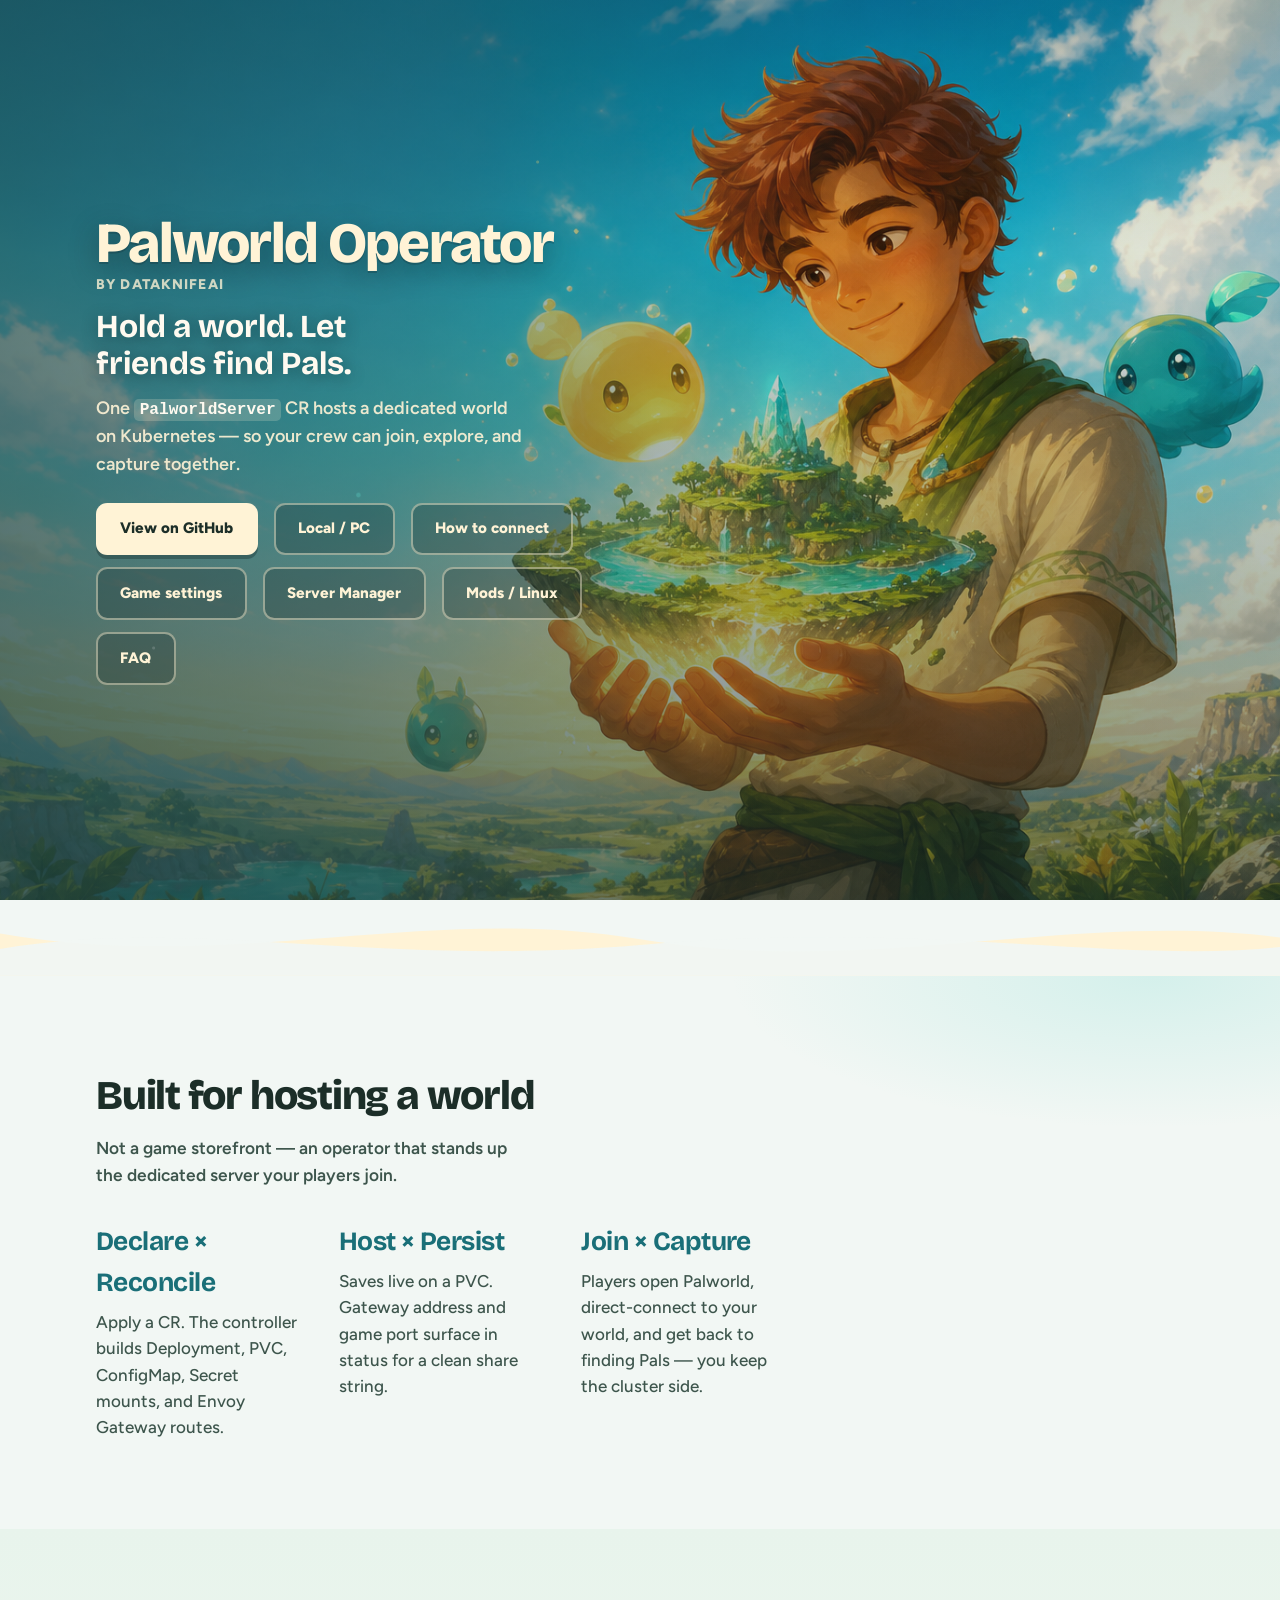
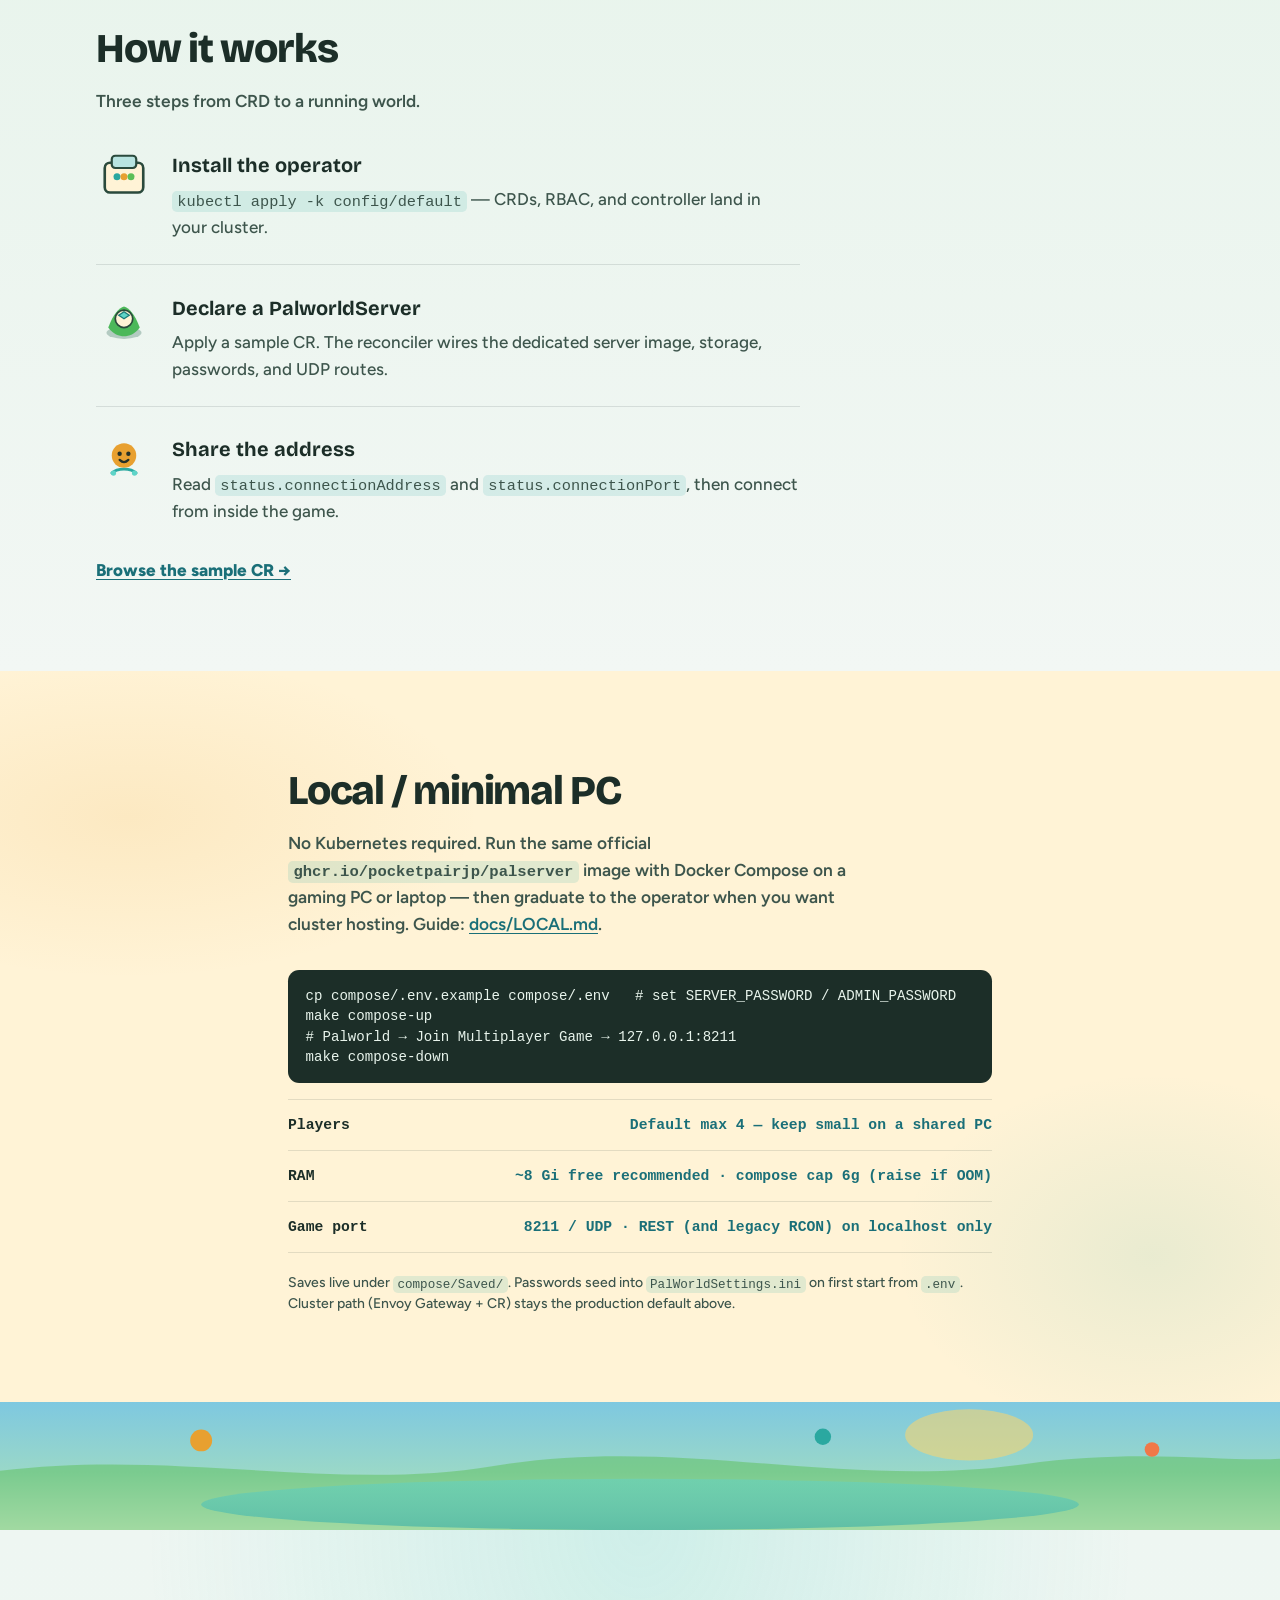
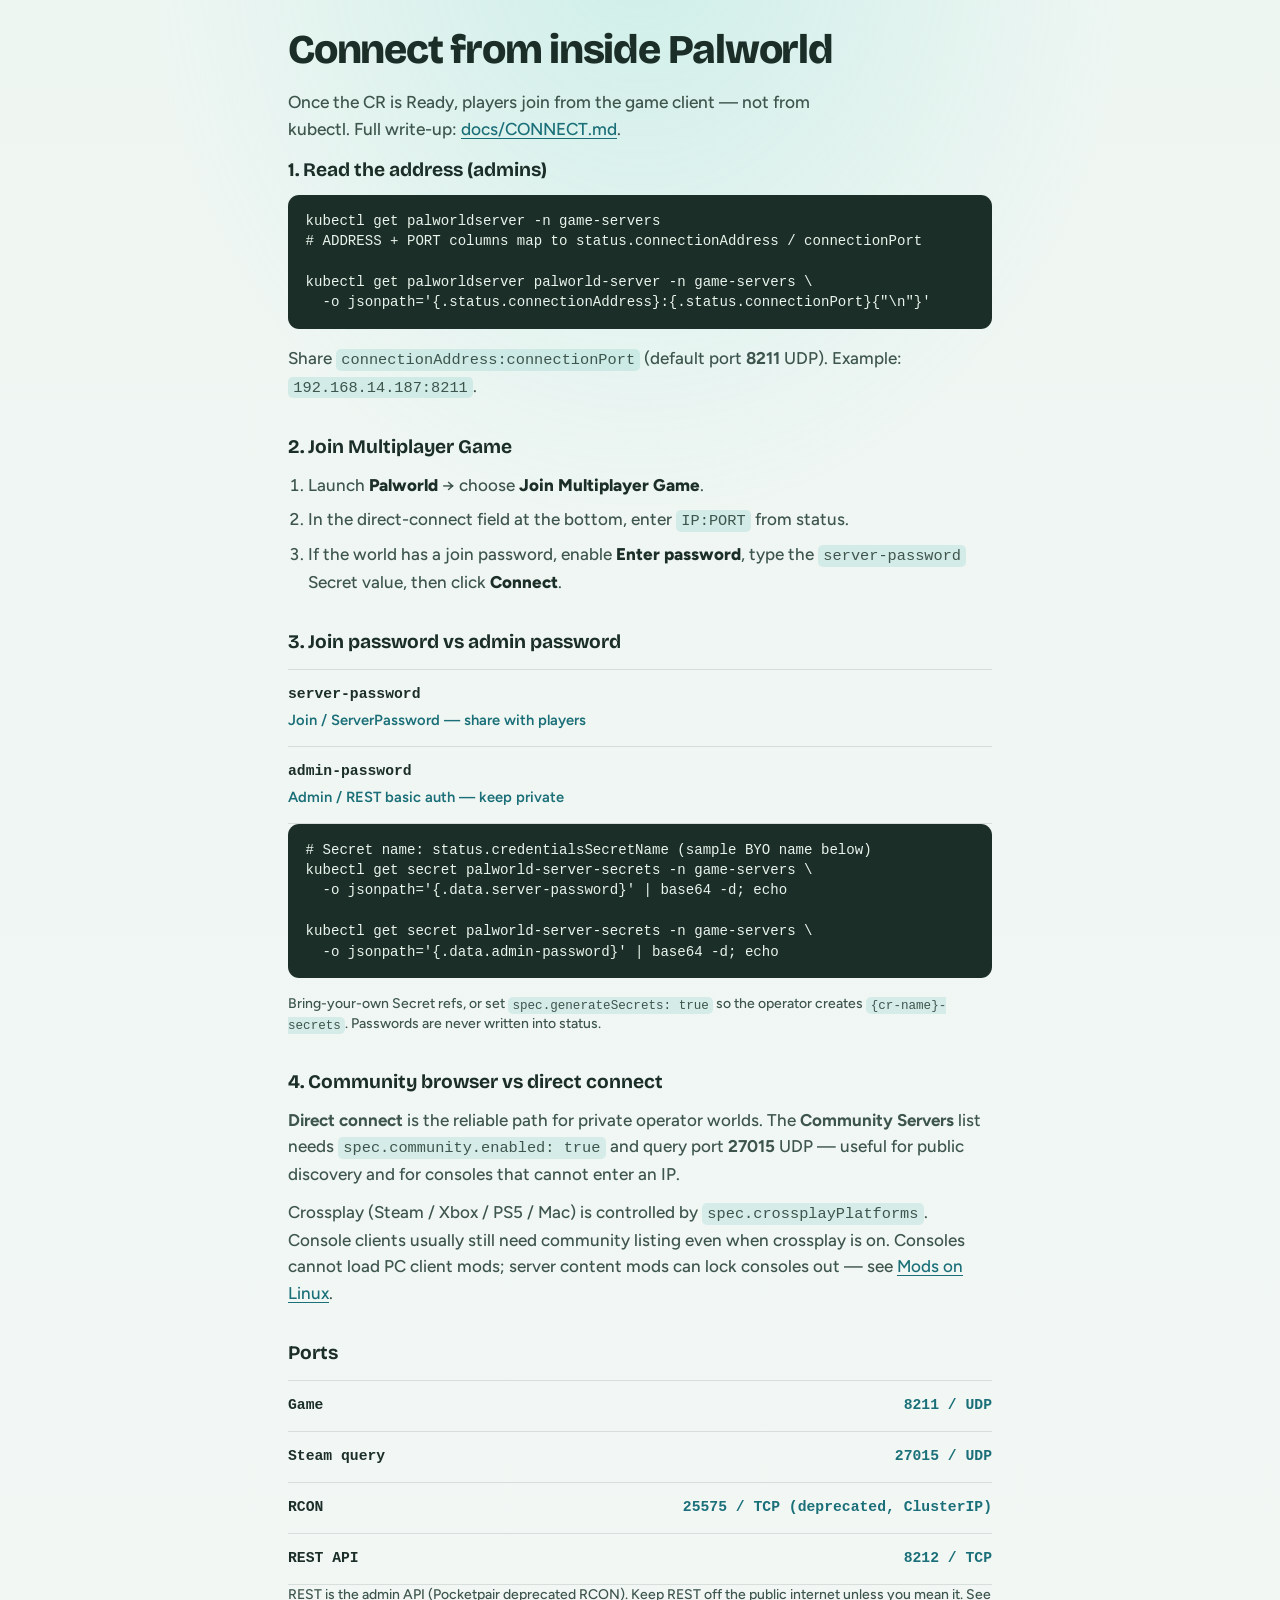
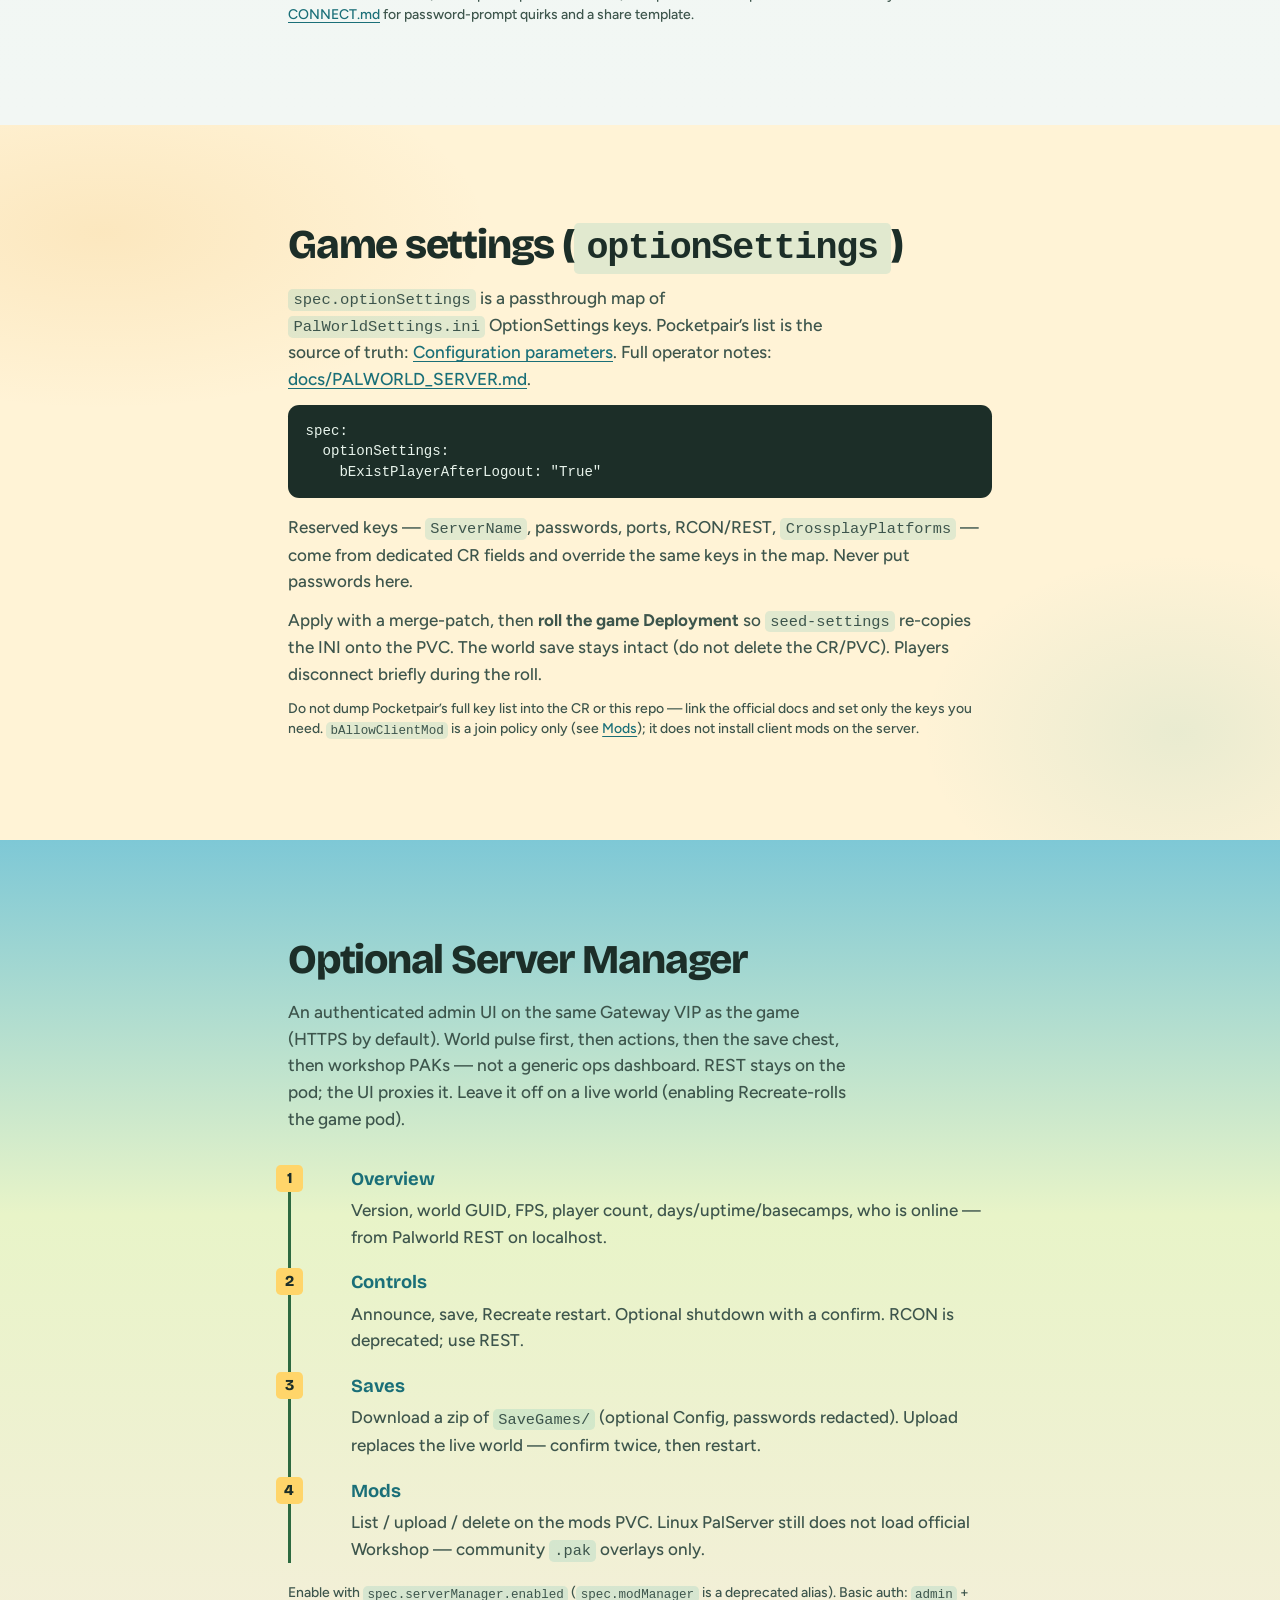
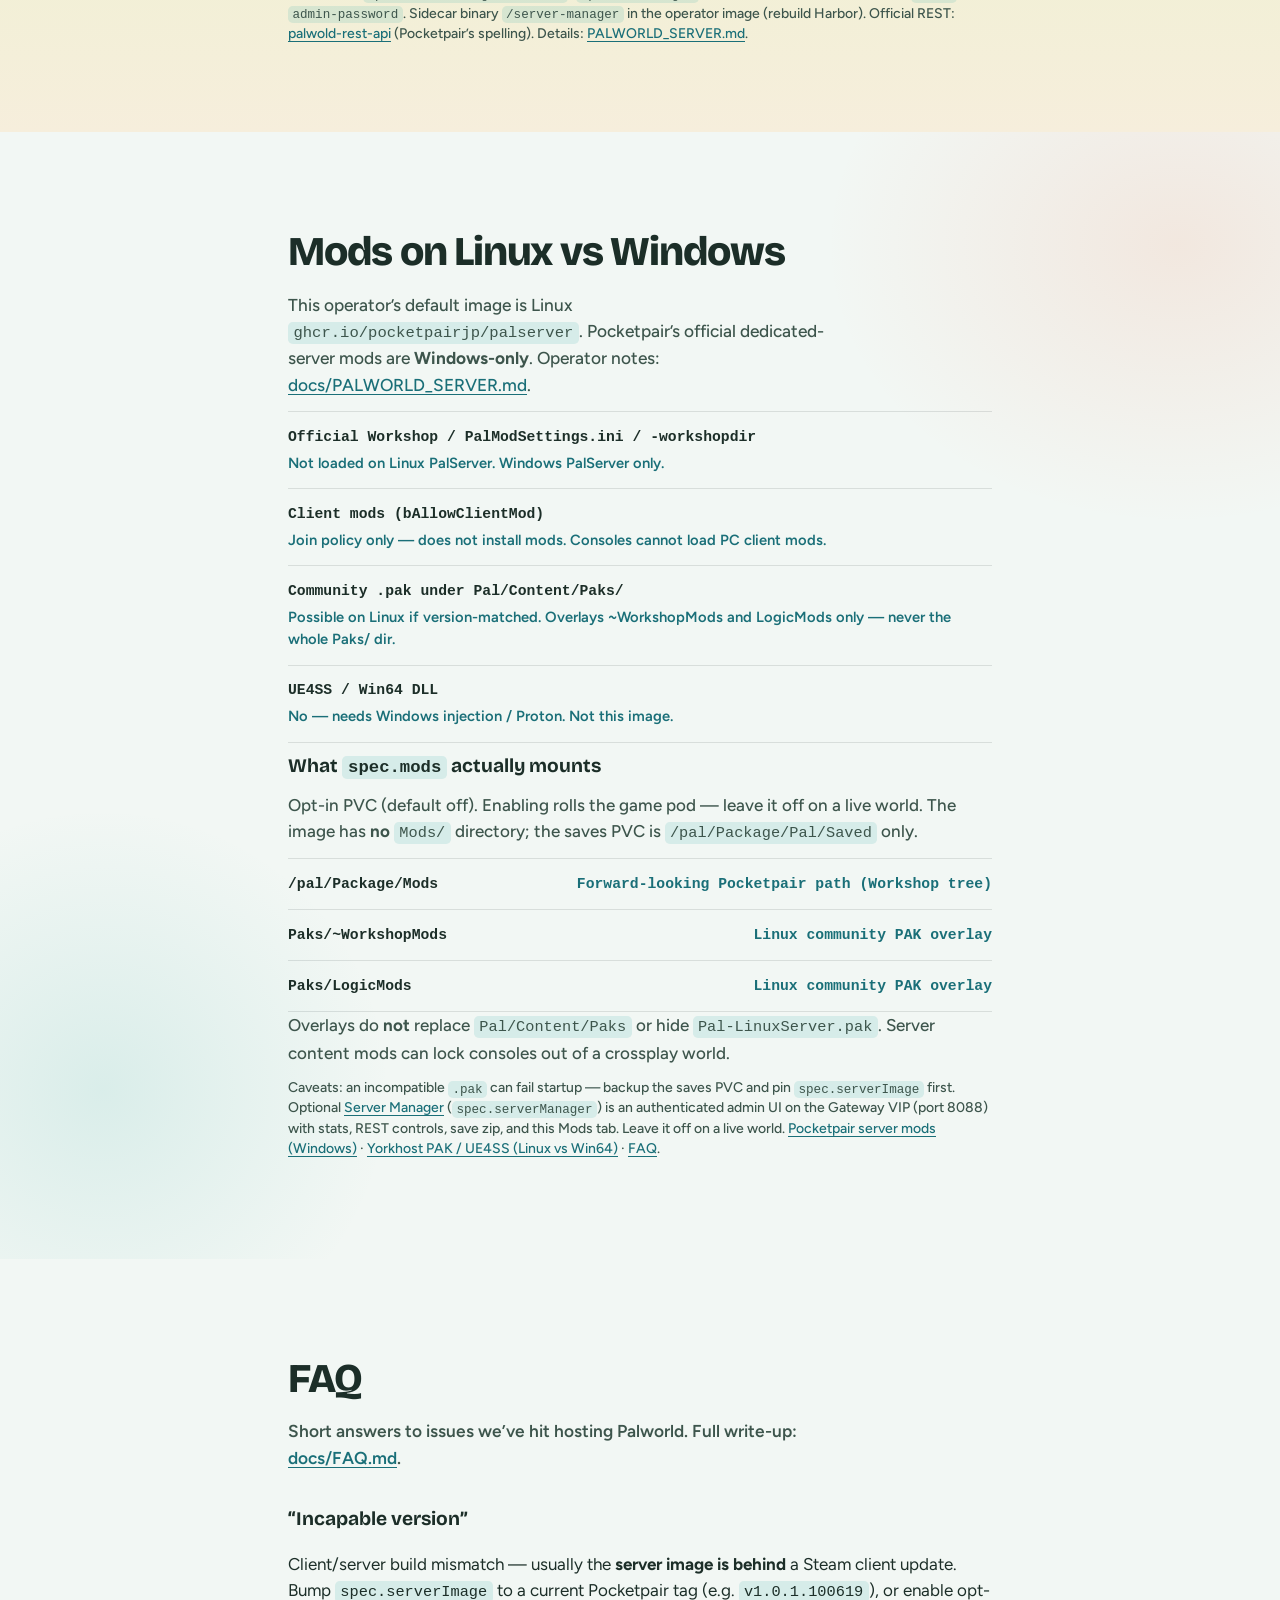
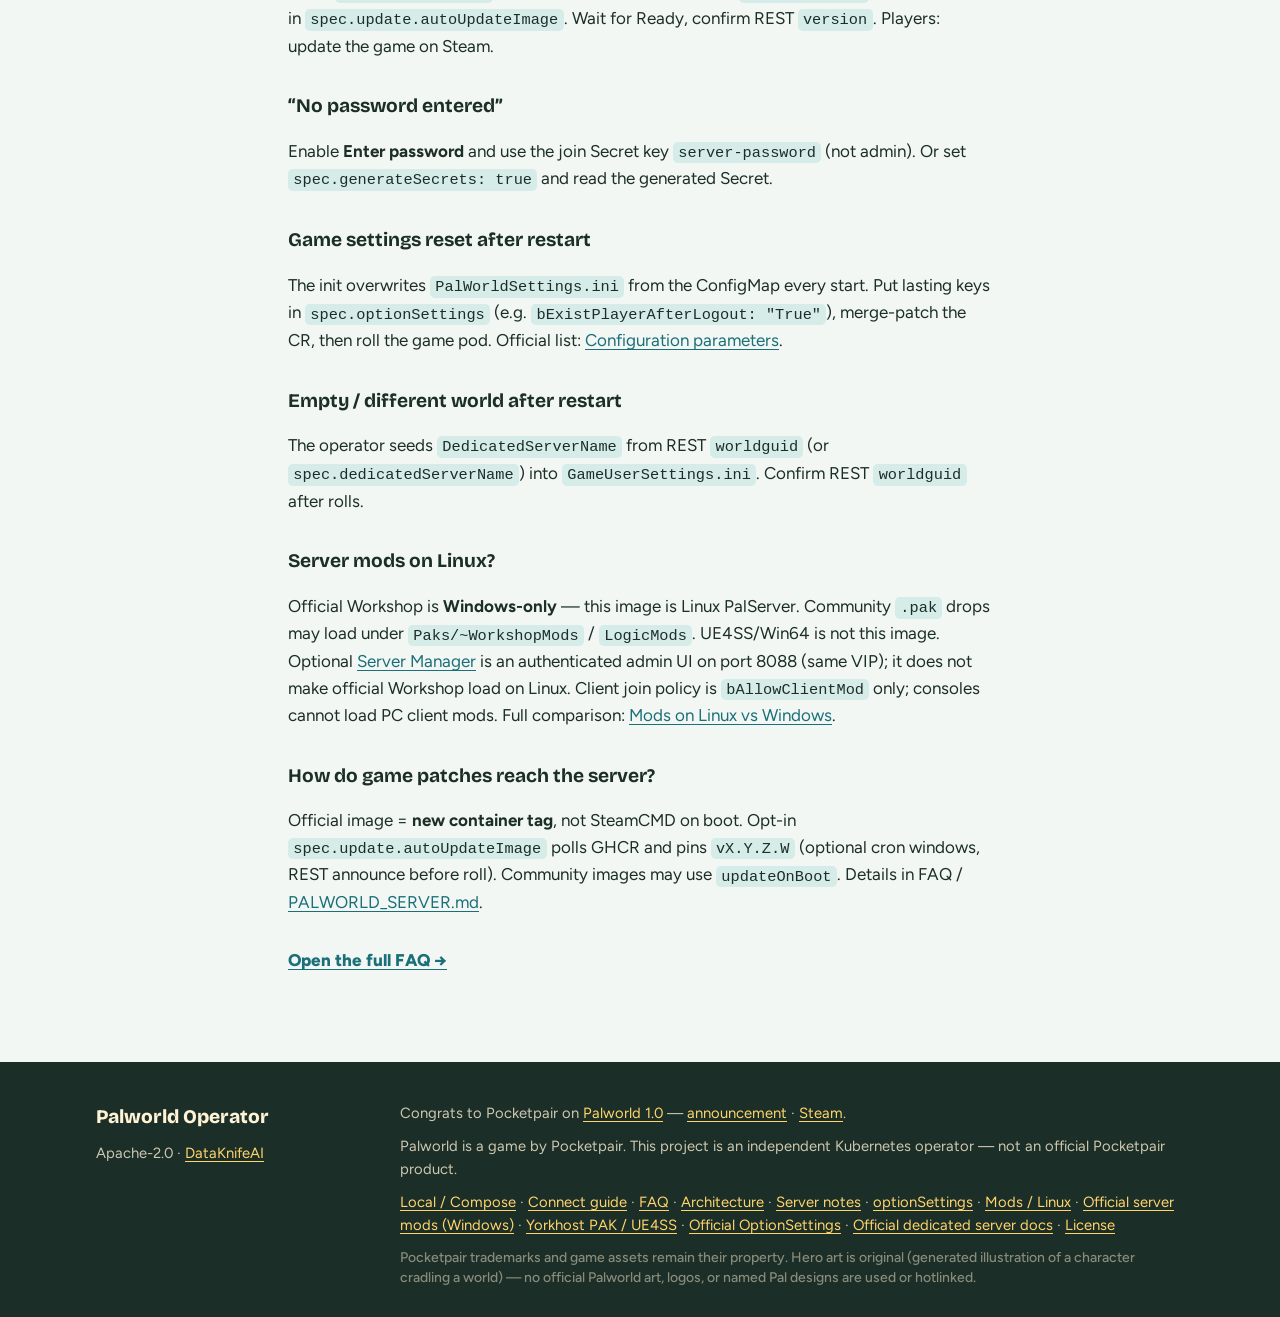
==== commit 49a79a09: "feat(gateway): serve Server Manager over HTTPS Browsers fail basic auth on the plain HTTP VIP. Termi" ====
--- a/docs/index.html
+++ b/docs/index.html
@@ -325,7 +325,7 @@
       <div class="wrap wrap--readable">
         <h2 id="manager-heading">Optional Server Manager</h2>
         <p class="section__lede section__lede--wide">
-          An authenticated admin UI on the same Gateway VIP as the game (default port 8088).
+          An authenticated admin UI on the same Gateway VIP as the game (HTTPS by default).
           World pulse first, then actions, then the save chest, then workshop PAKs —
           not a generic ops dashboard. REST stays on the pod; the UI proxies it.
           Leave it off on a live world (enabling Recreate-rolls the game pod).
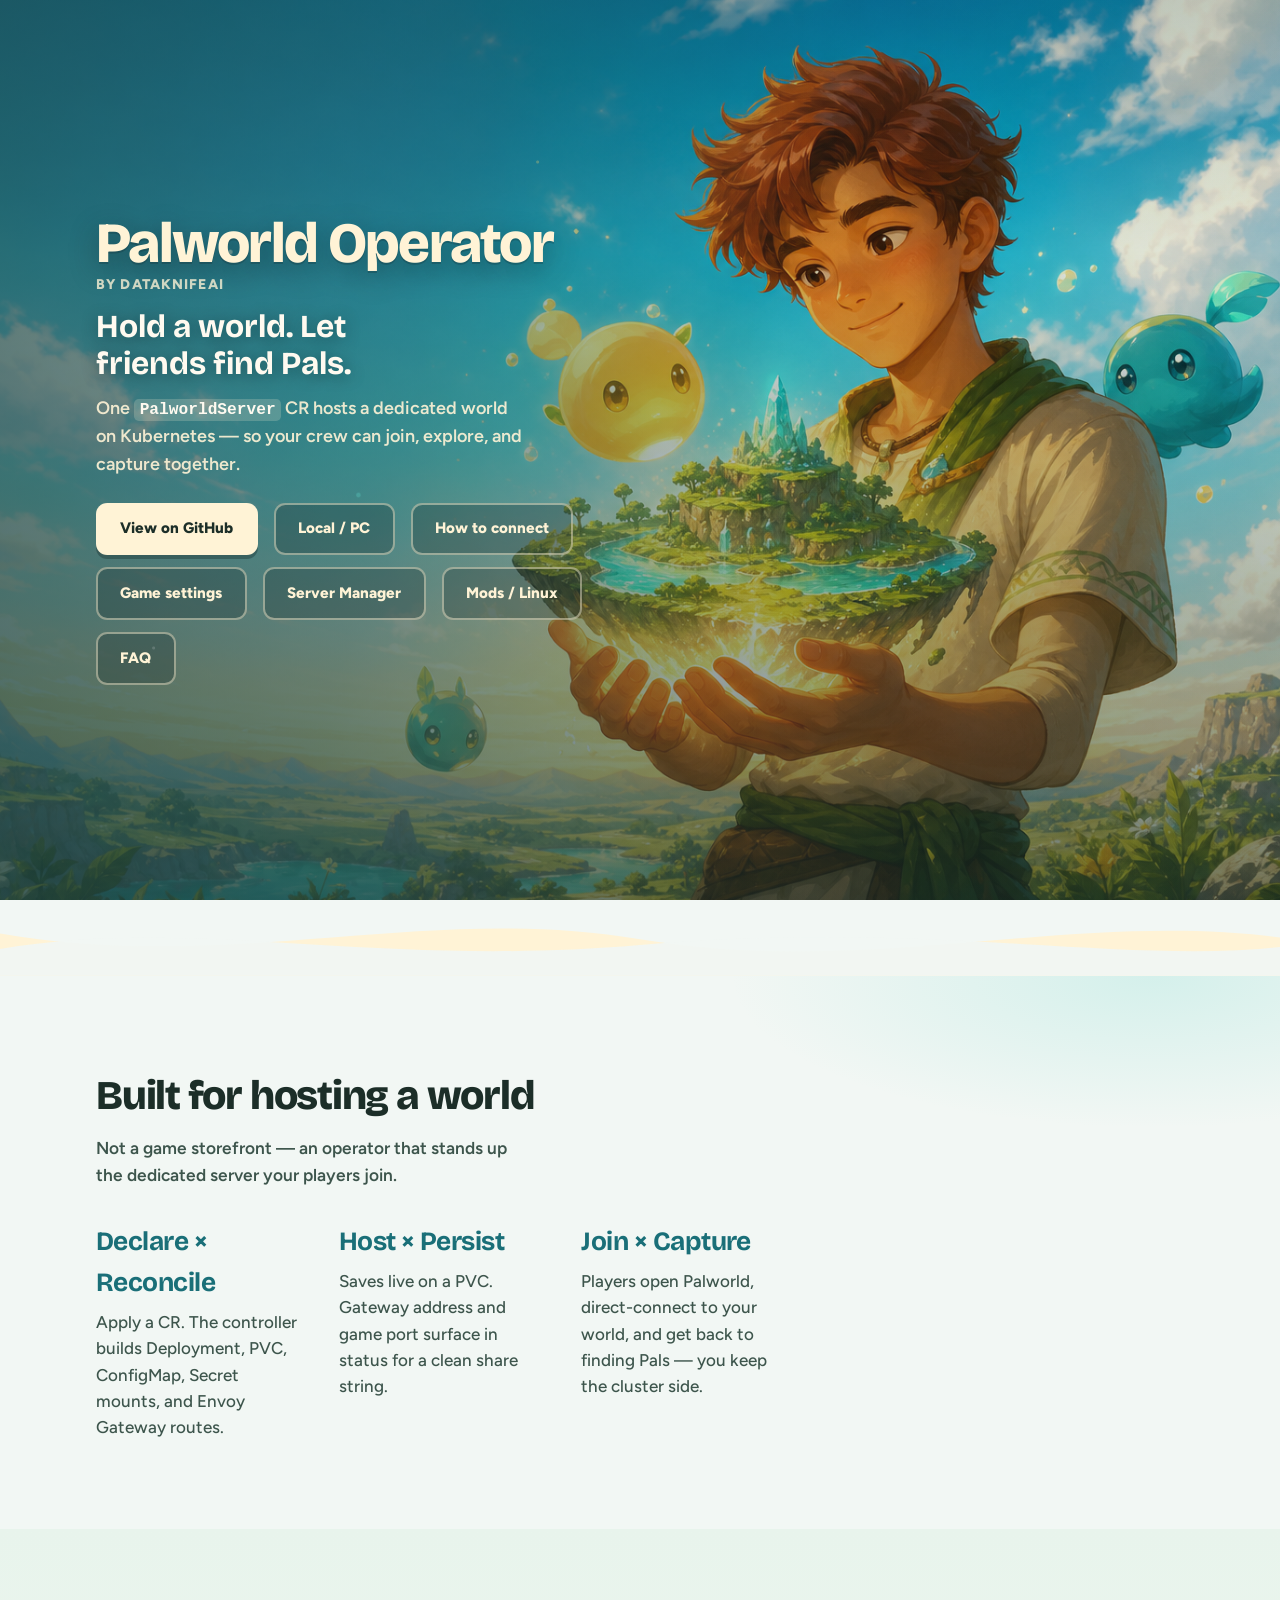
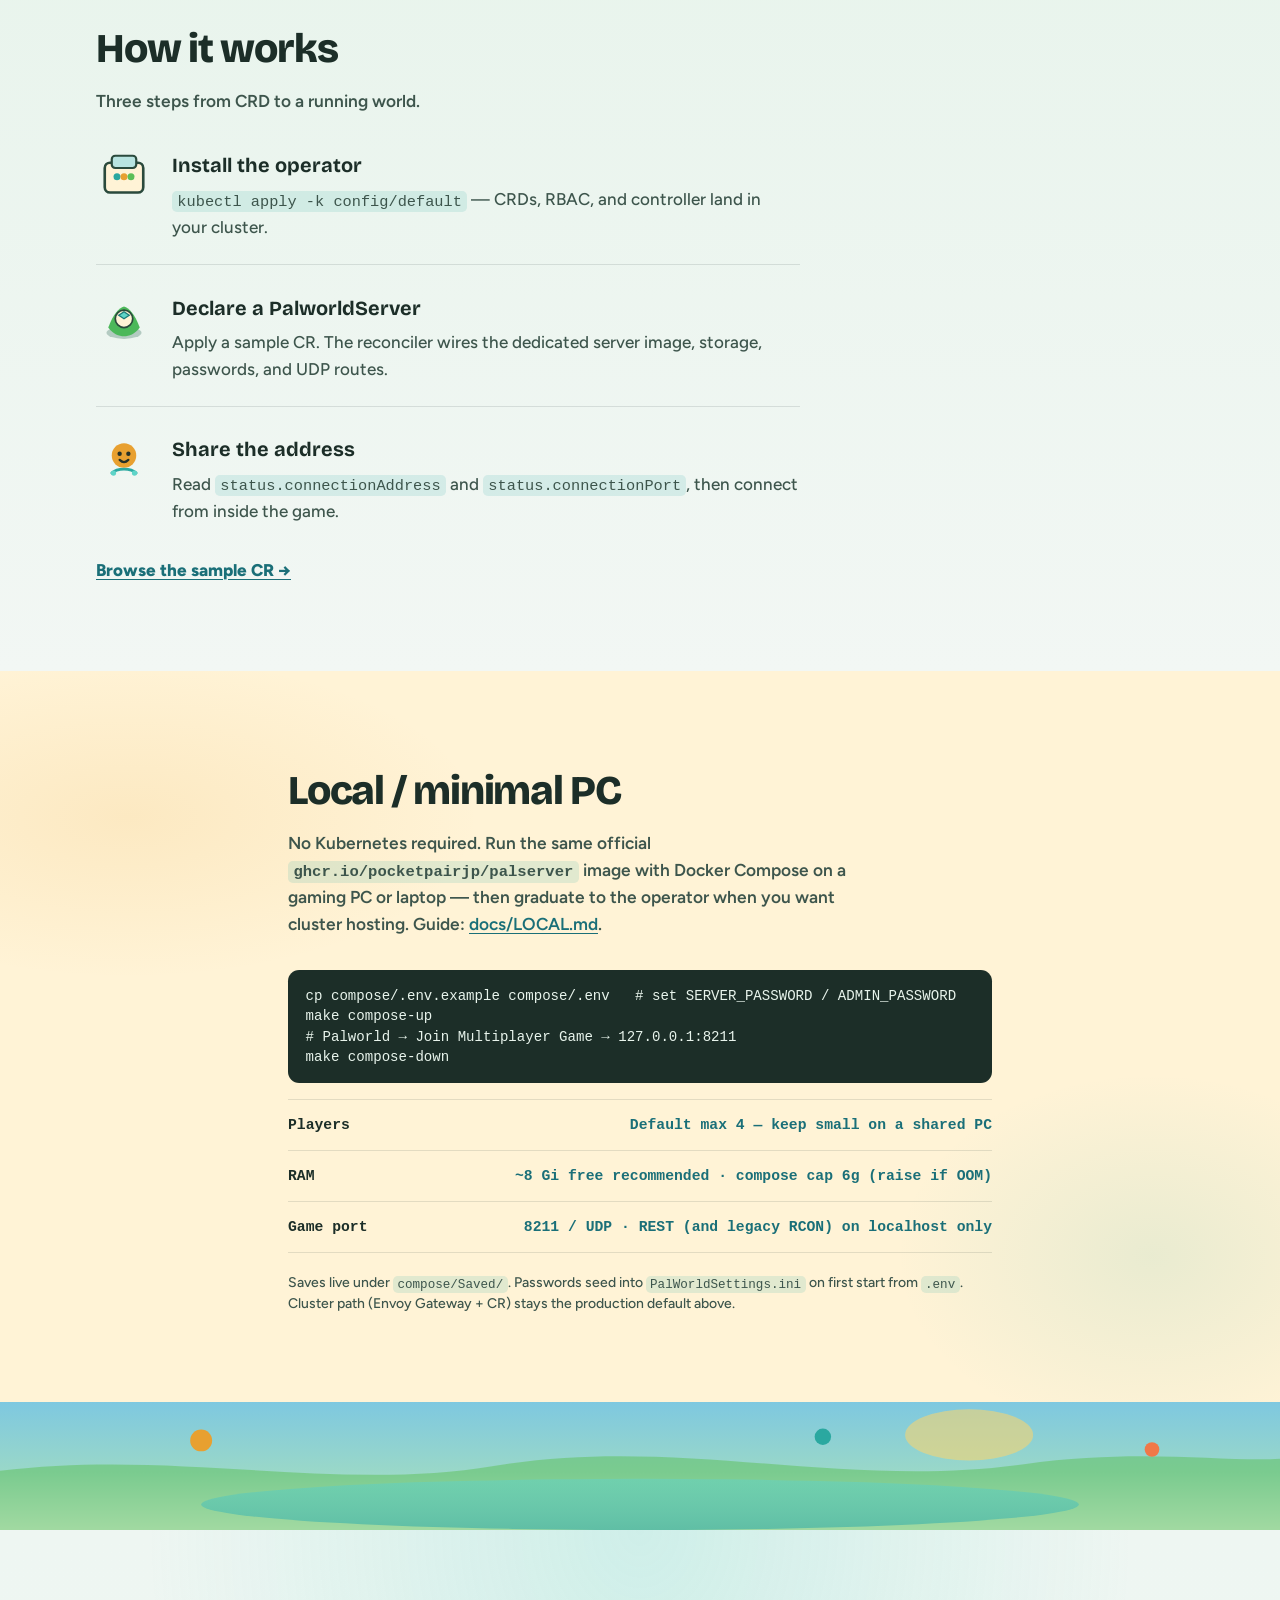
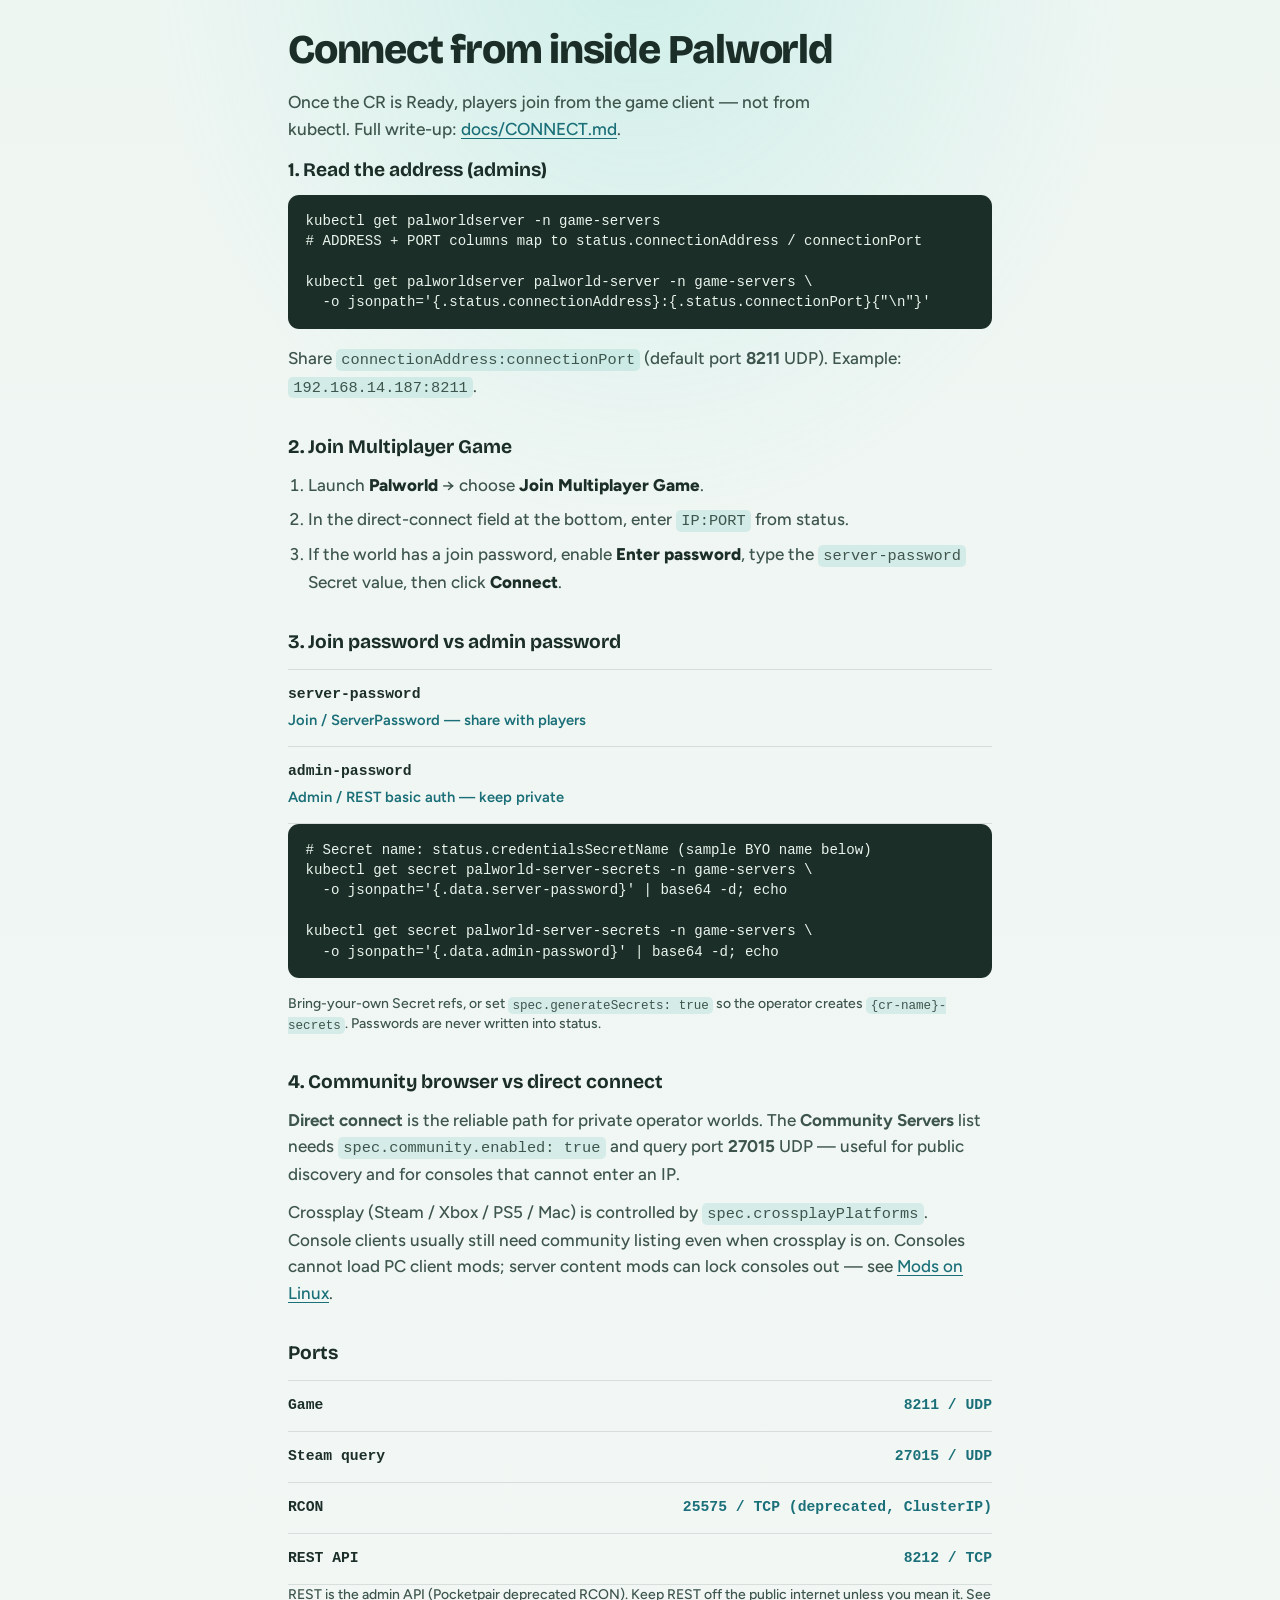
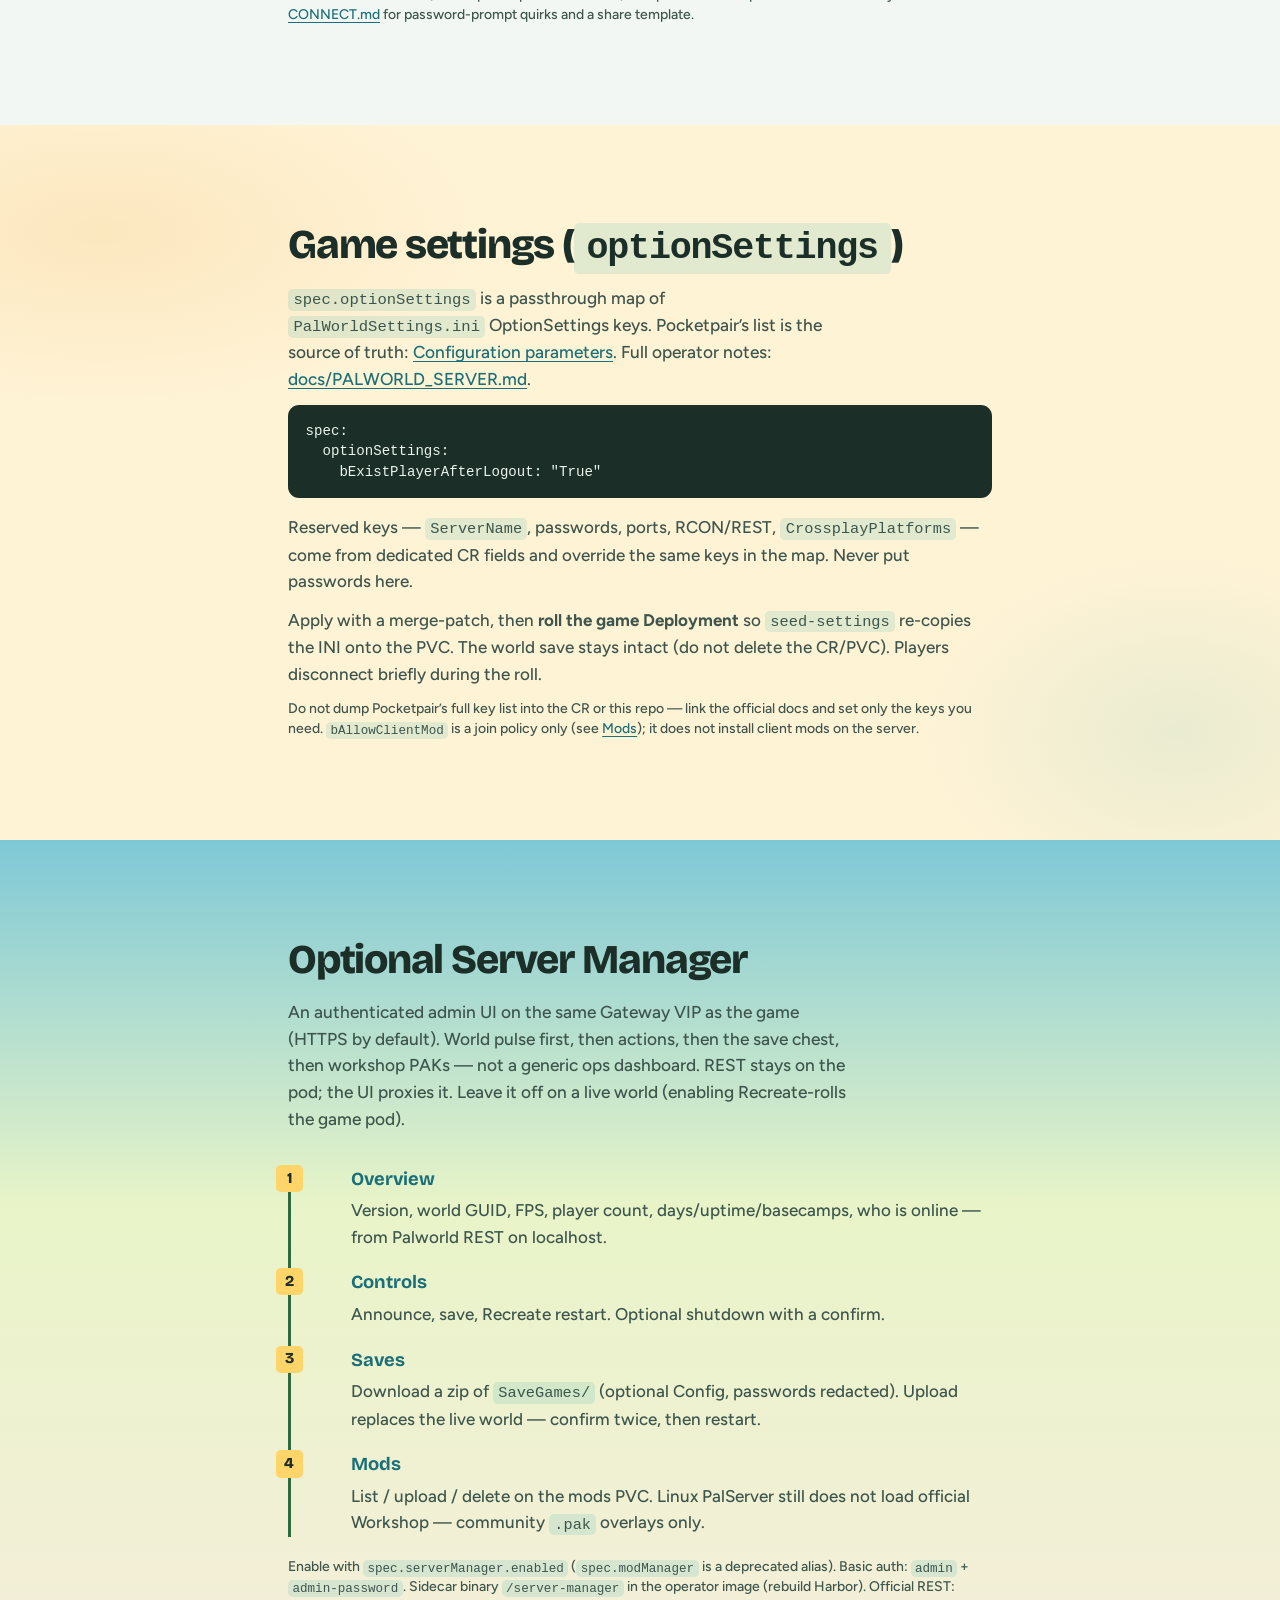
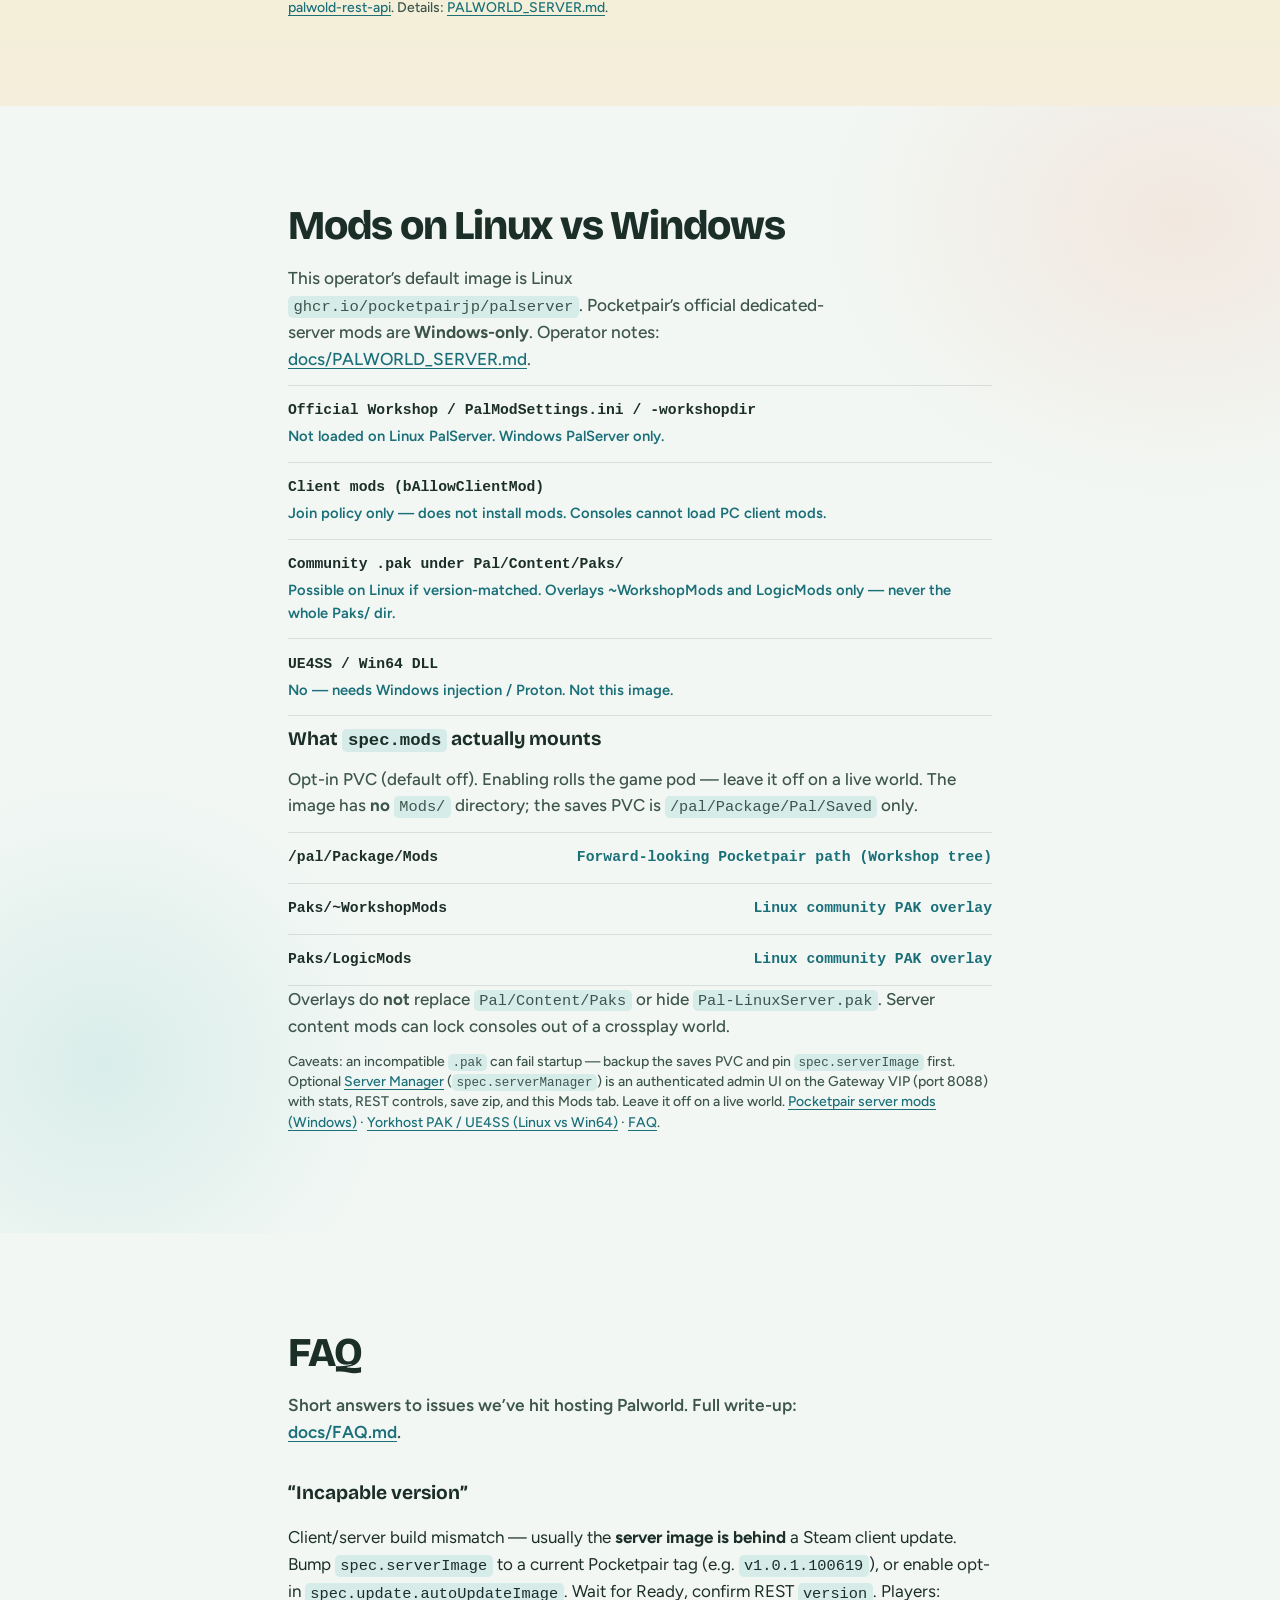
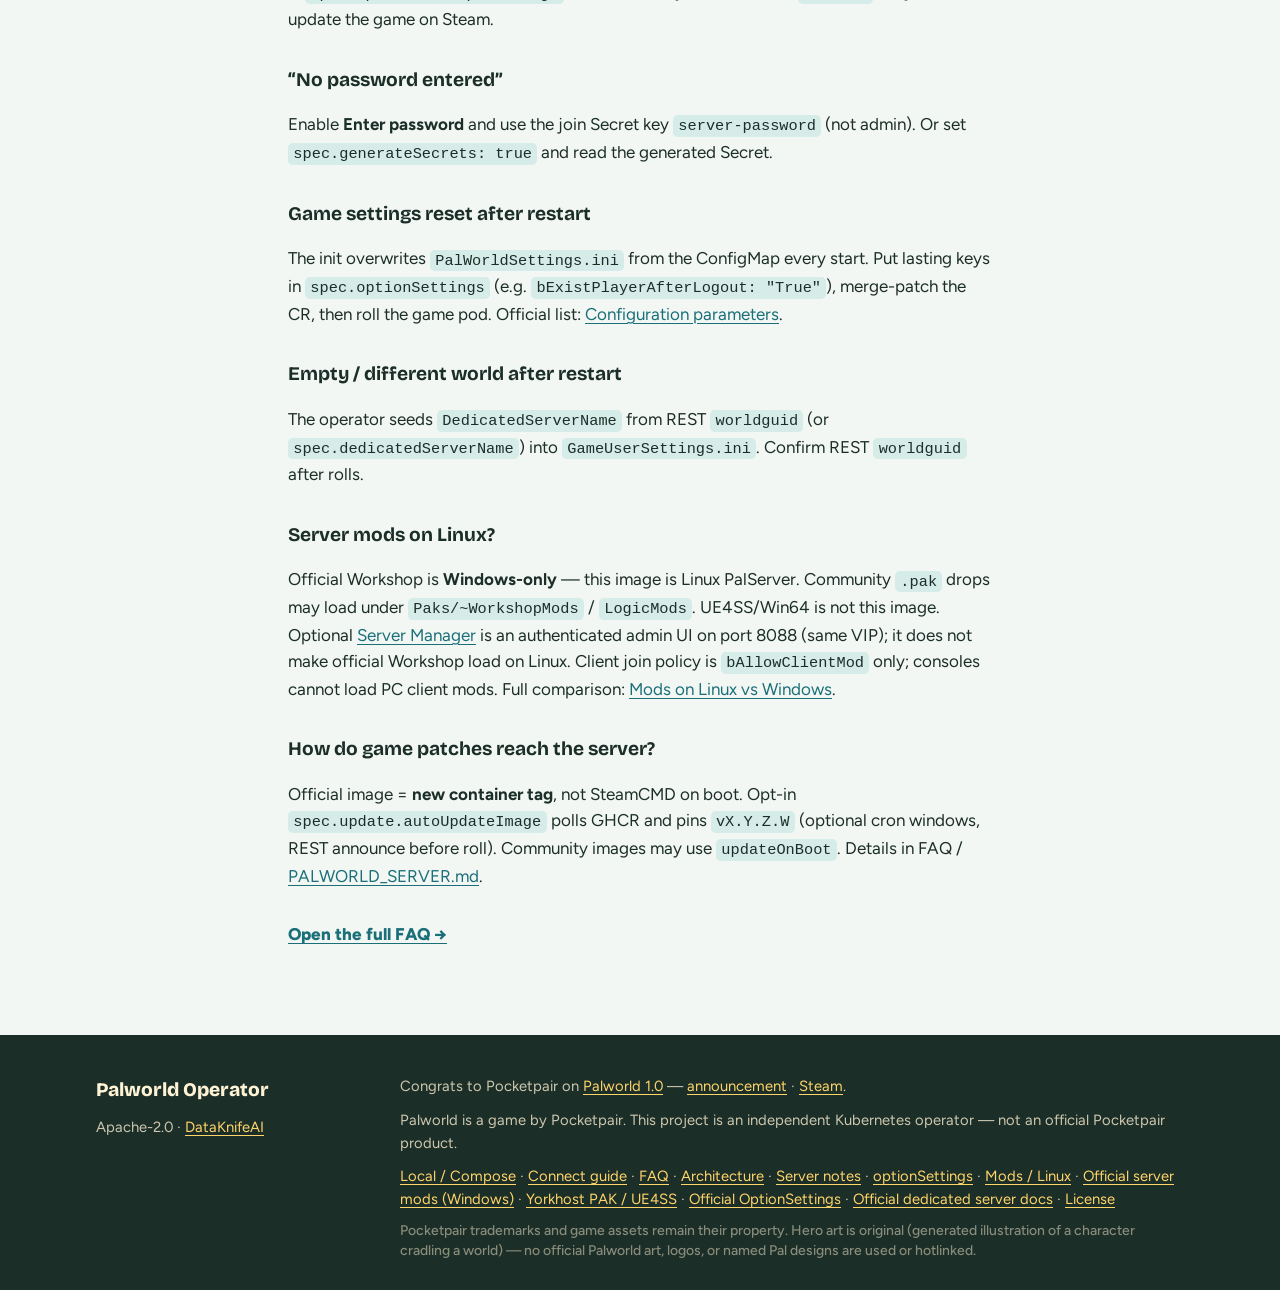
==== commit 52618210: "fix(ui): drop redundant Server Manager copy RCON/REST asides and routing notes clutter the live UI. " ====
--- a/docs/index.html
+++ b/docs/index.html
@@ -342,7 +342,7 @@
             <span class="journey__step">2</span>
             <div>
               <h3>Controls</h3>
-              <p>Announce, save, Recreate restart. Optional shutdown with a confirm. RCON is deprecated; use REST.</p>
+              <p>Announce, save, Recreate restart. Optional shutdown with a confirm.</p>
             </div>
           </li>
           <li>
@@ -365,8 +365,7 @@
           Basic auth: <code>admin</code> + <code>admin-password</code>.
           Sidecar binary <code>/server-manager</code> in the operator image (rebuild Harbor).
           Official REST:
-          <a href="https://docs.palworldgame.com/api/rest-api/palwold-rest-api">palwold-rest-api</a>
-          (Pocketpair’s spelling).
+          <a href="https://docs.palworldgame.com/api/rest-api/palwold-rest-api">palwold-rest-api</a>.
           Details:
           <a href="https://github.com/DataKnifeAI/palworld-operator/blob/main/docs/PALWORLD_SERVER.md">PALWORLD_SERVER.md</a>.
         </p>
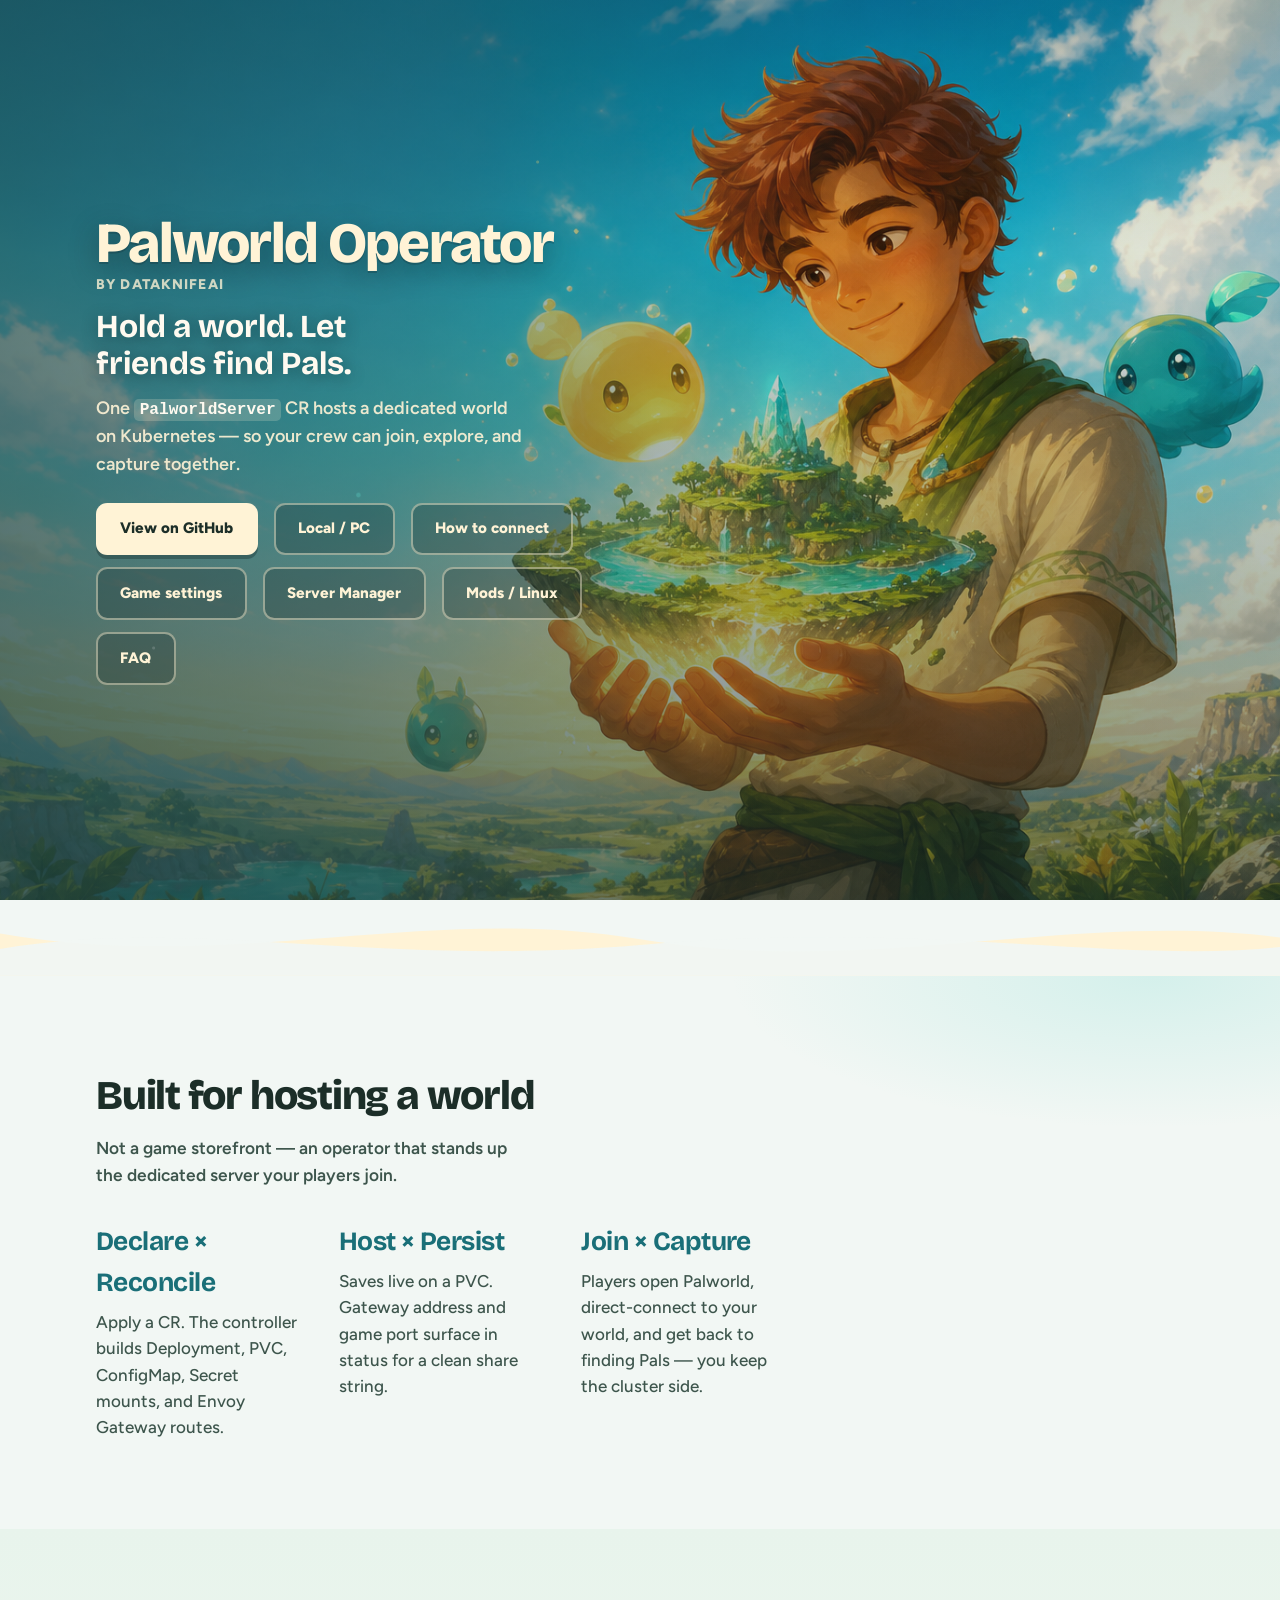
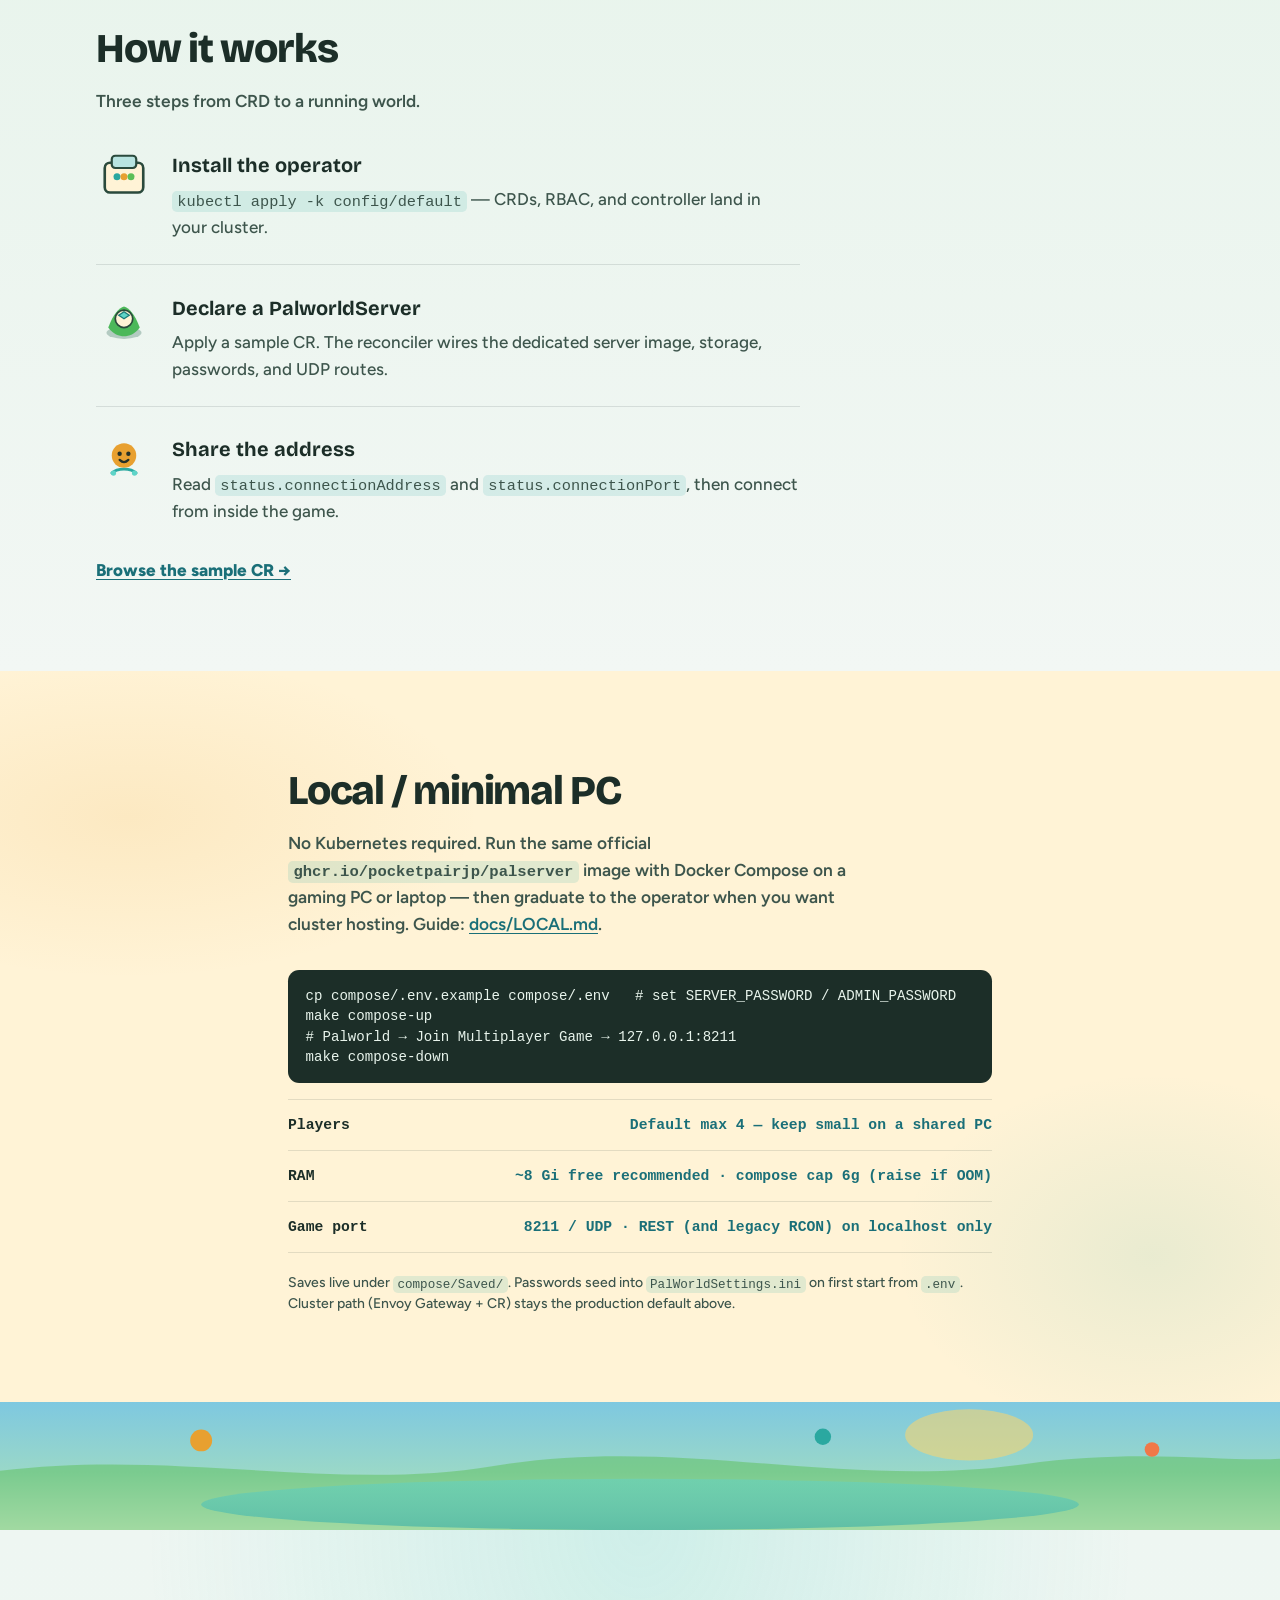
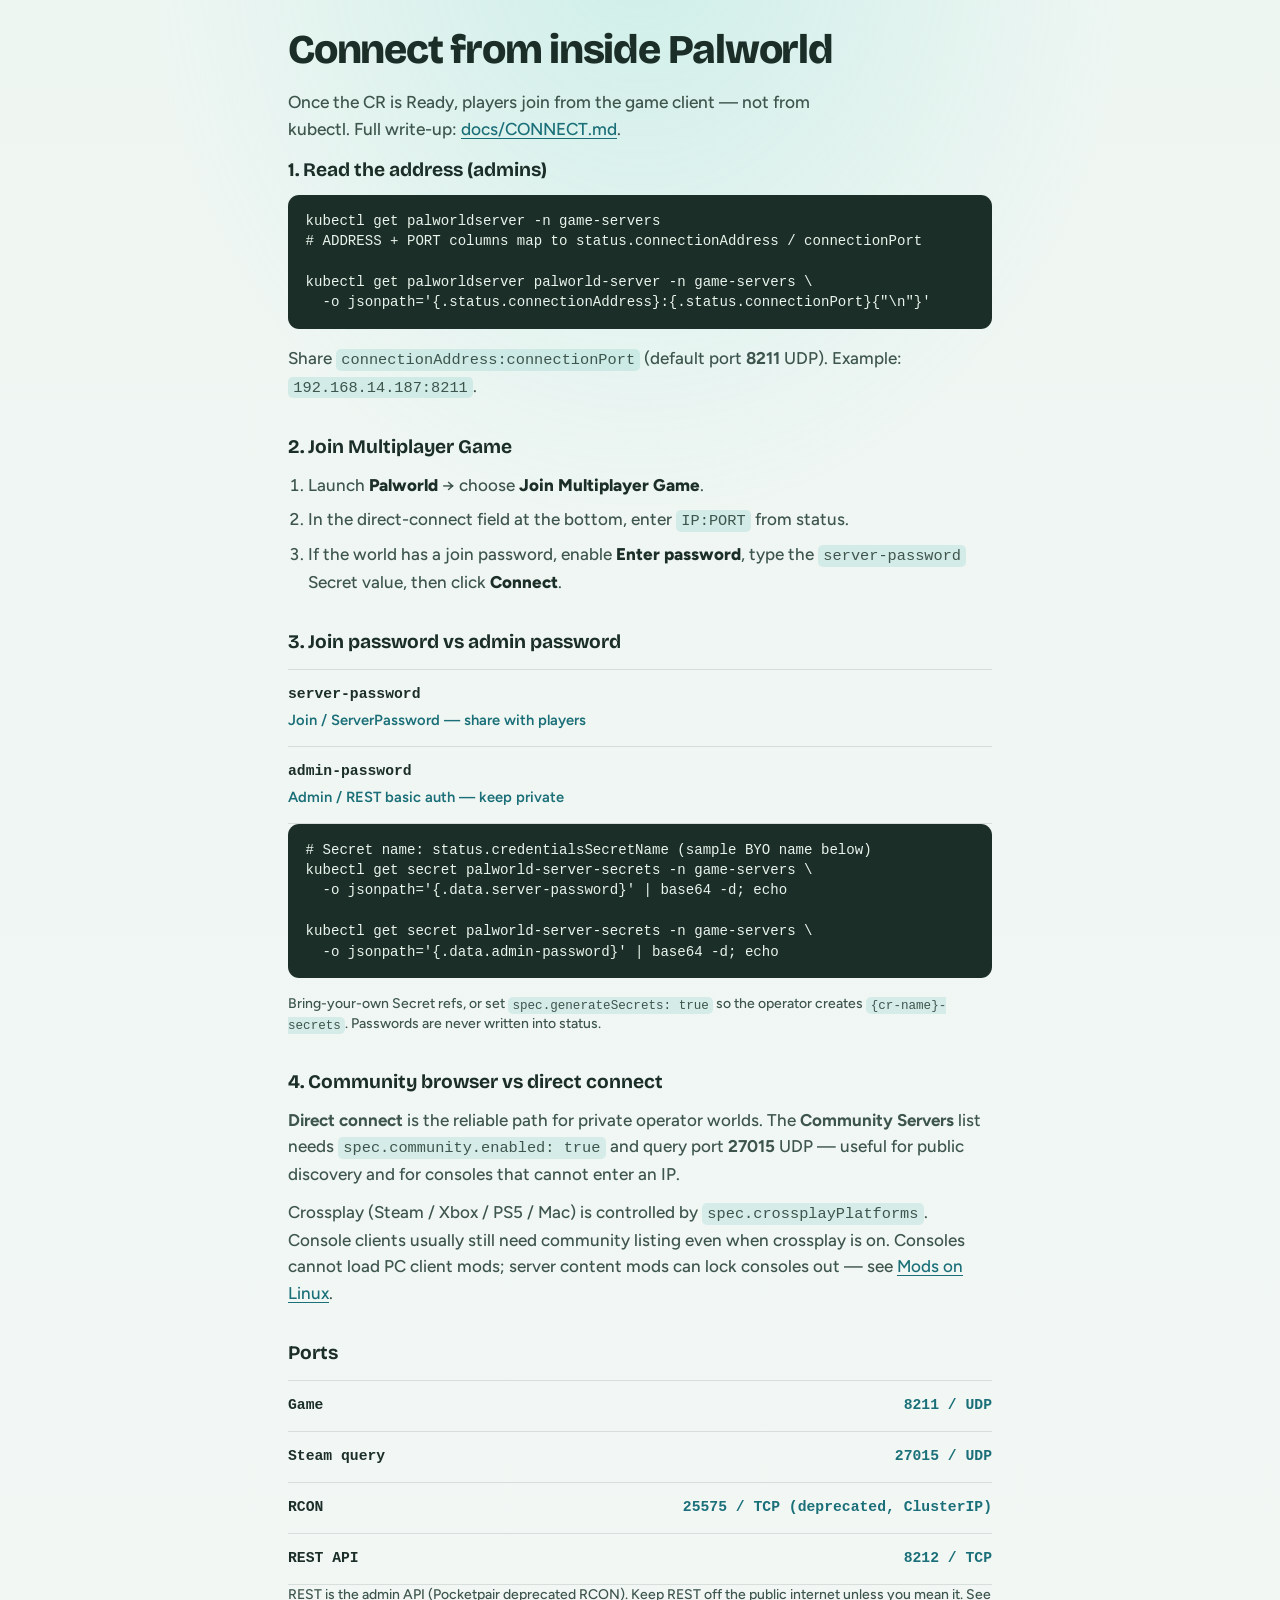
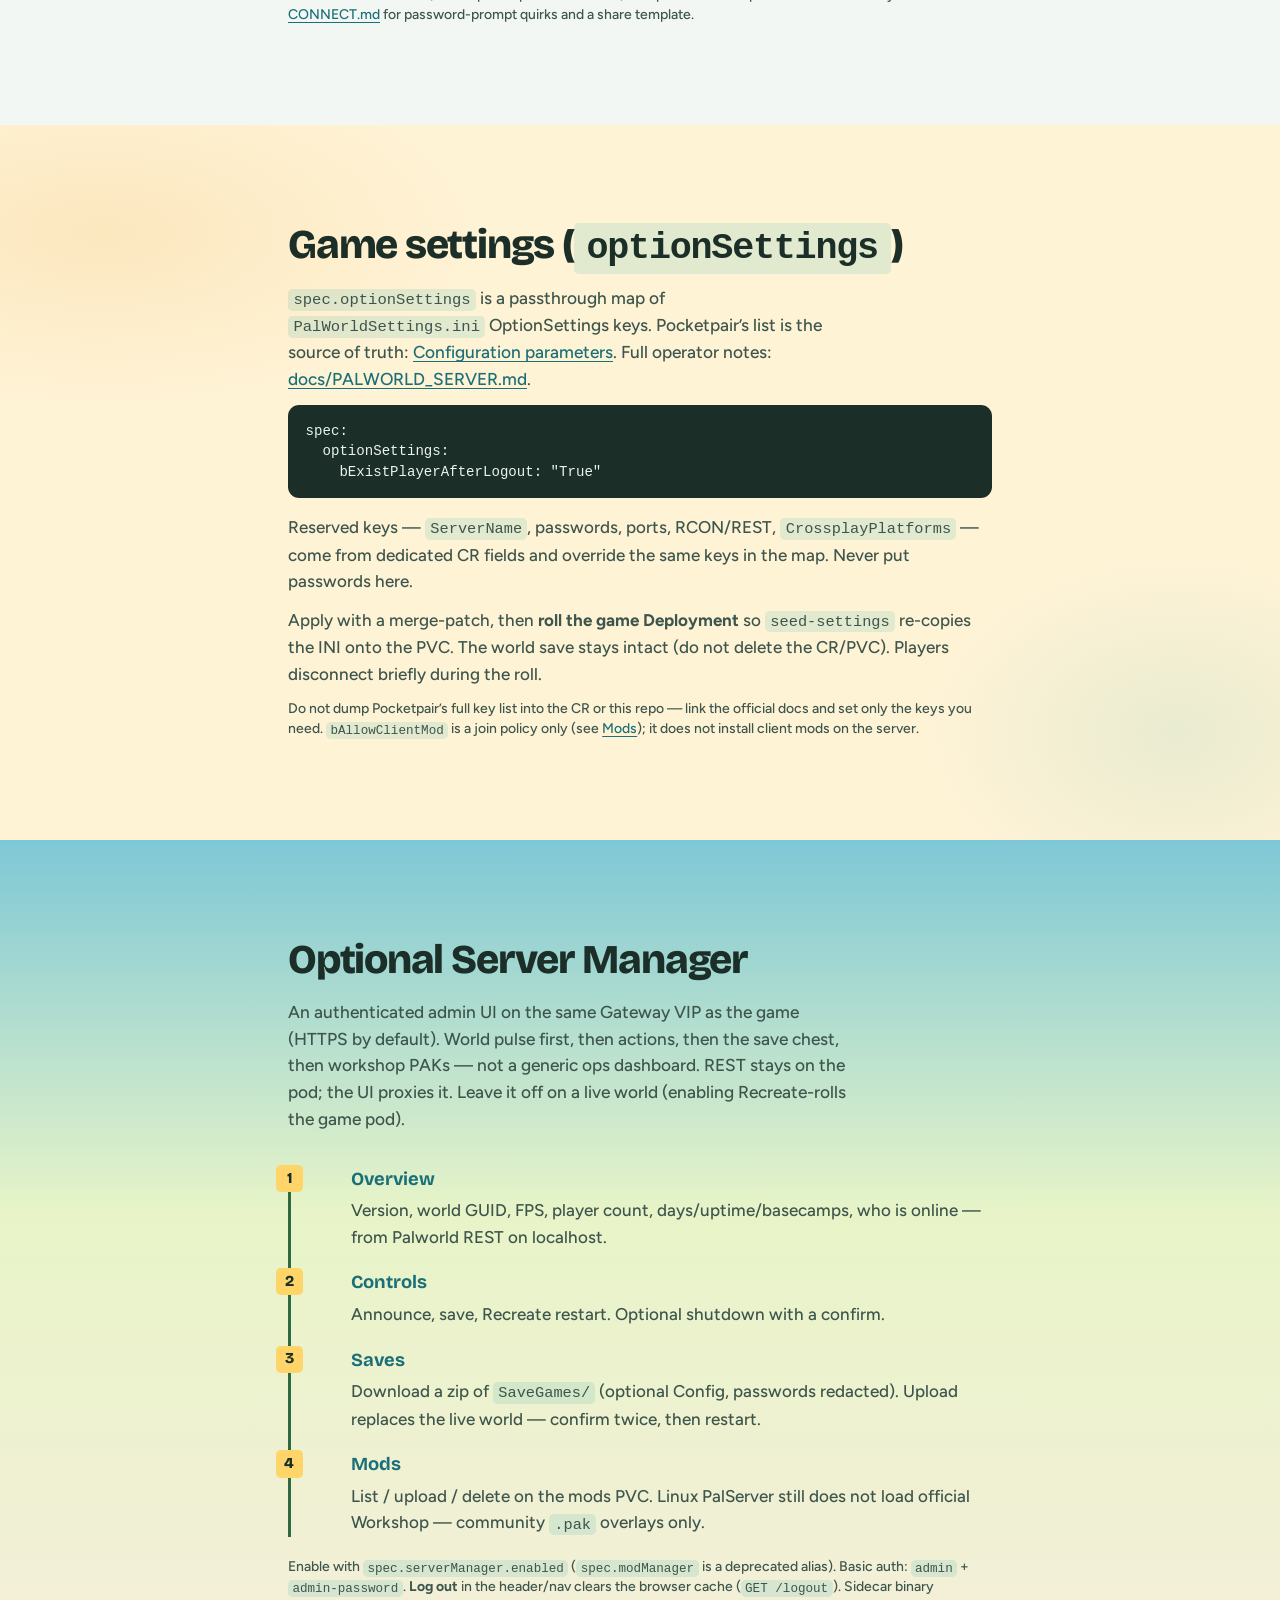
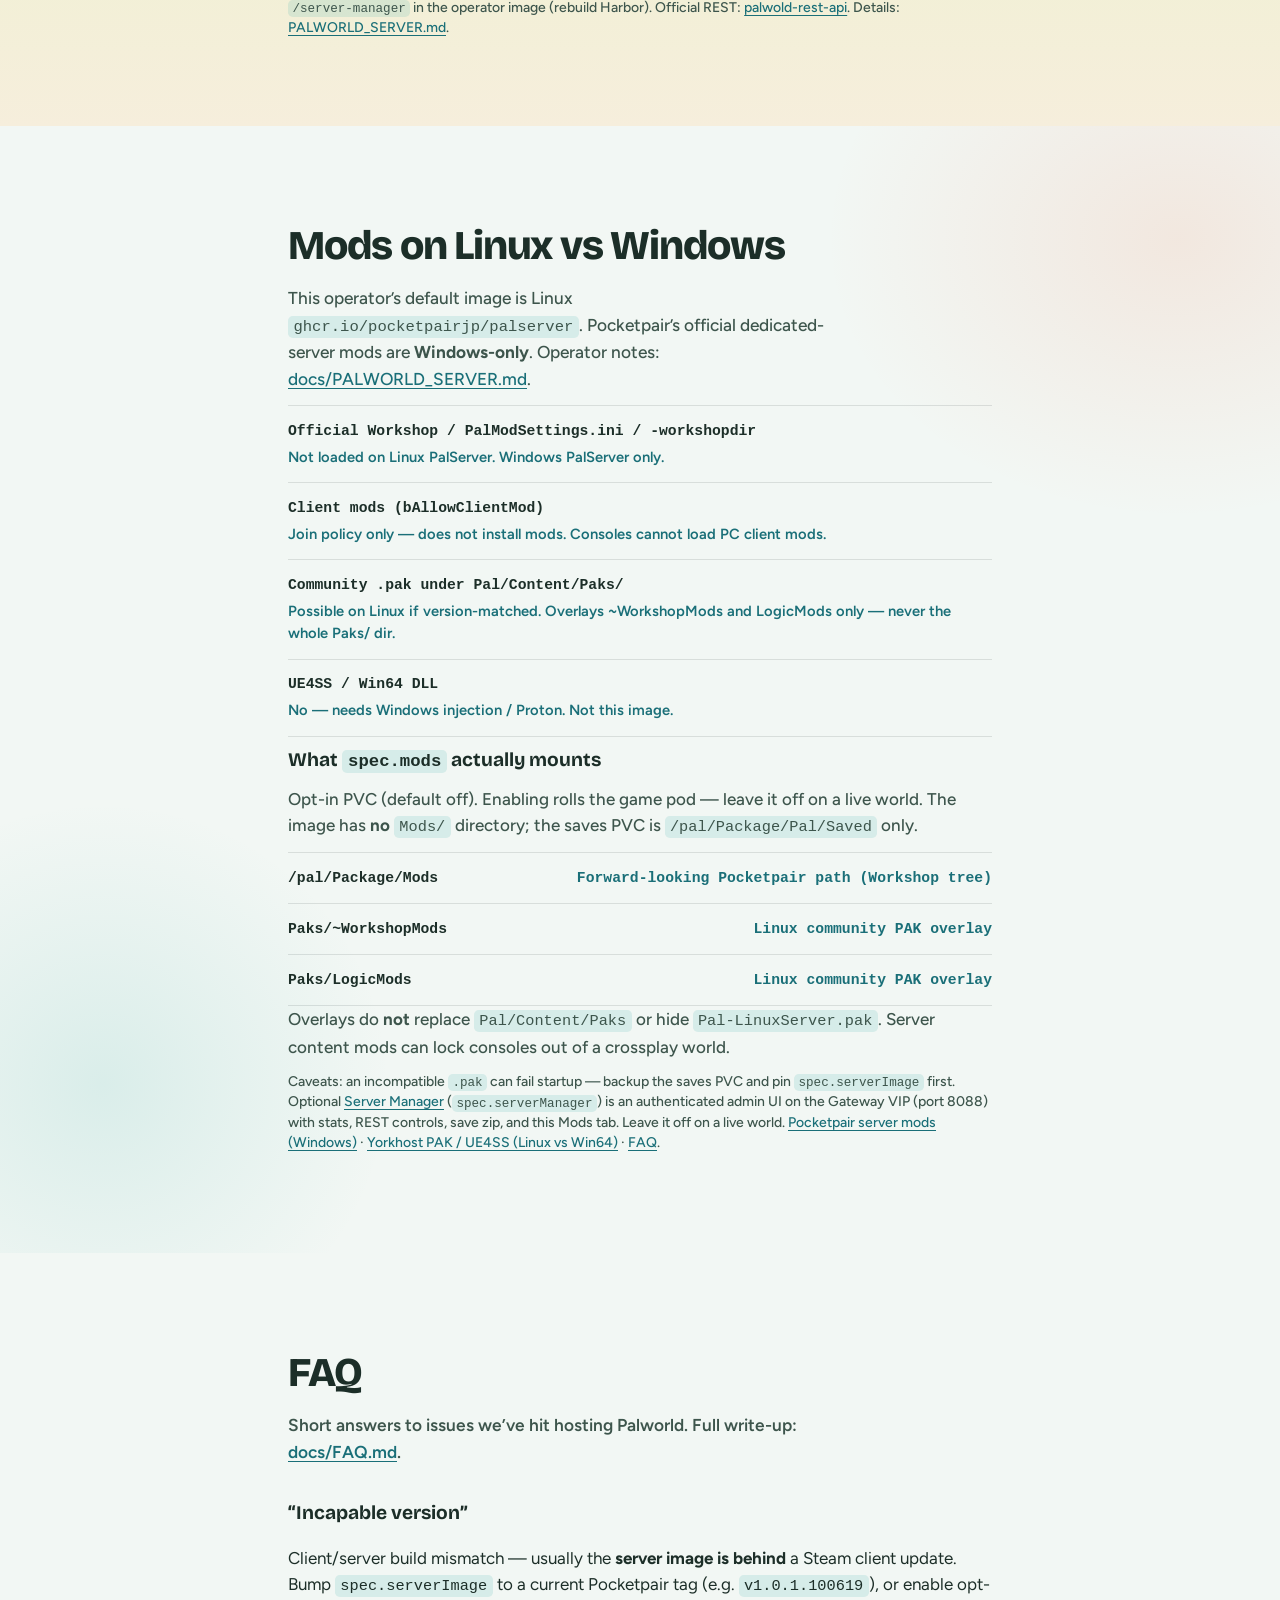
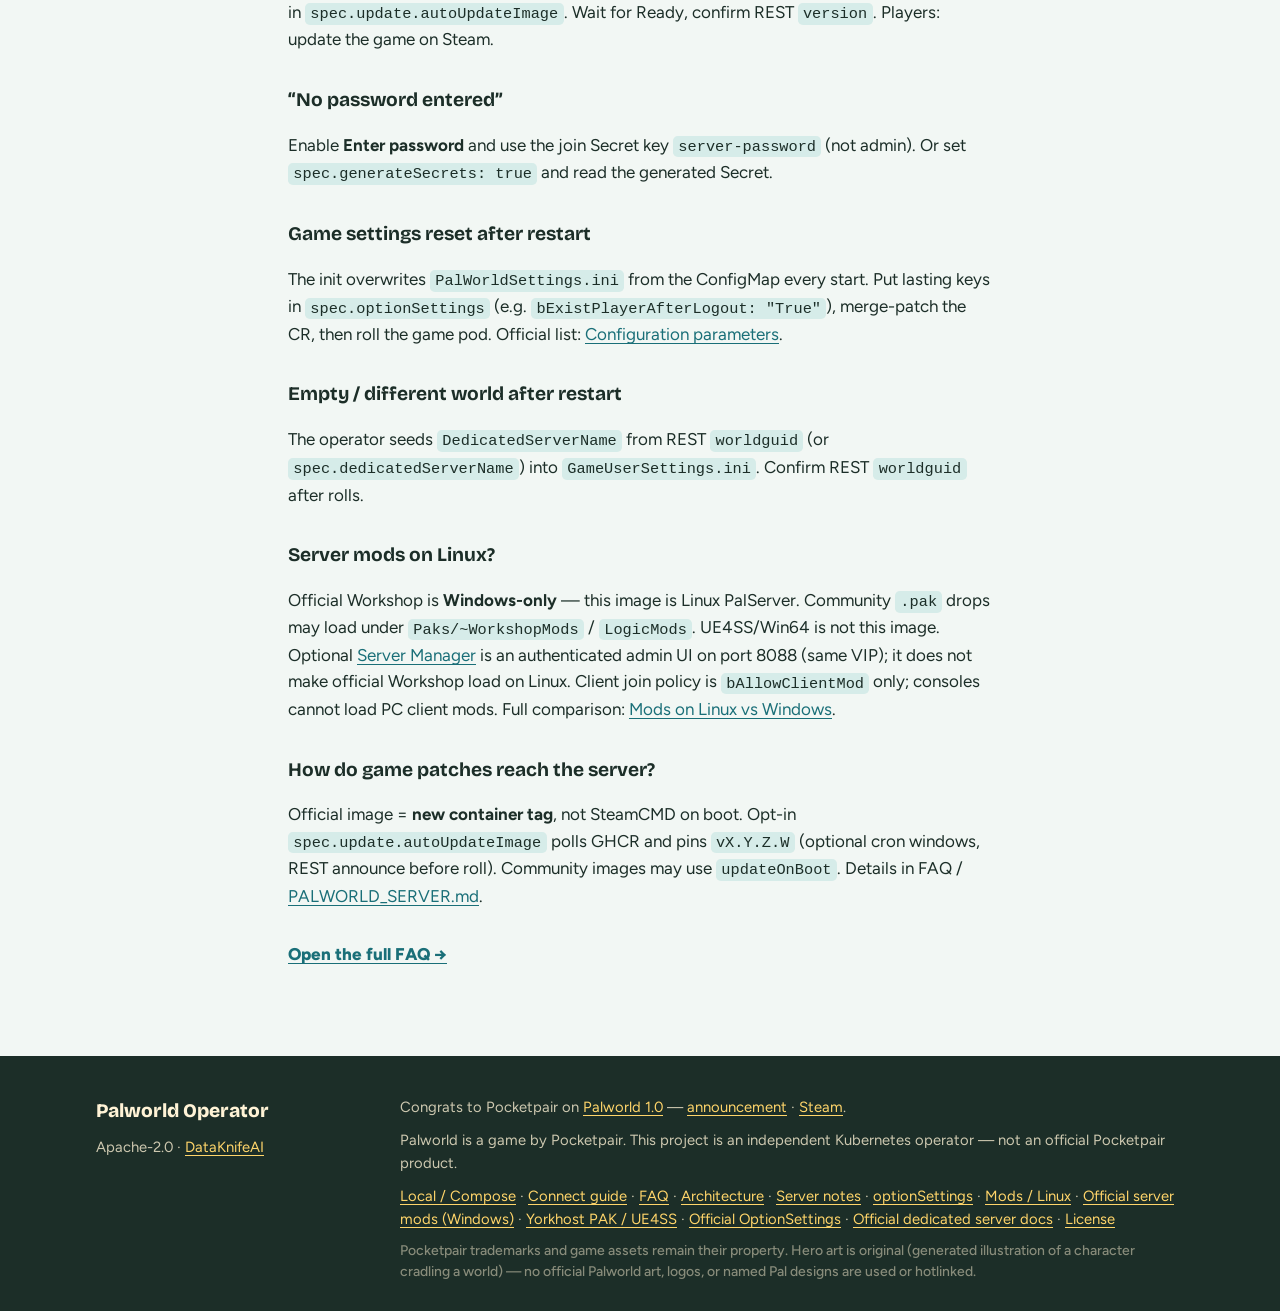
==== commit 393f5fda: "feat(ui): add Server Manager Log out Browsers cache basic auth; GET /logout 401s so the next visit p" ====
--- a/docs/index.html
+++ b/docs/index.html
@@ -363,6 +363,8 @@
         <p class="fineprint">
           Enable with <code>spec.serverManager.enabled</code> (<code>spec.modManager</code> is a deprecated alias).
           Basic auth: <code>admin</code> + <code>admin-password</code>.
+          <strong>Log out</strong> in the header/nav clears the browser cache
+          (<code>GET /logout</code>).
           Sidecar binary <code>/server-manager</code> in the operator image (rebuild Harbor).
           Official REST:
           <a href="https://docs.palworldgame.com/api/rest-api/palwold-rest-api">palwold-rest-api</a>.
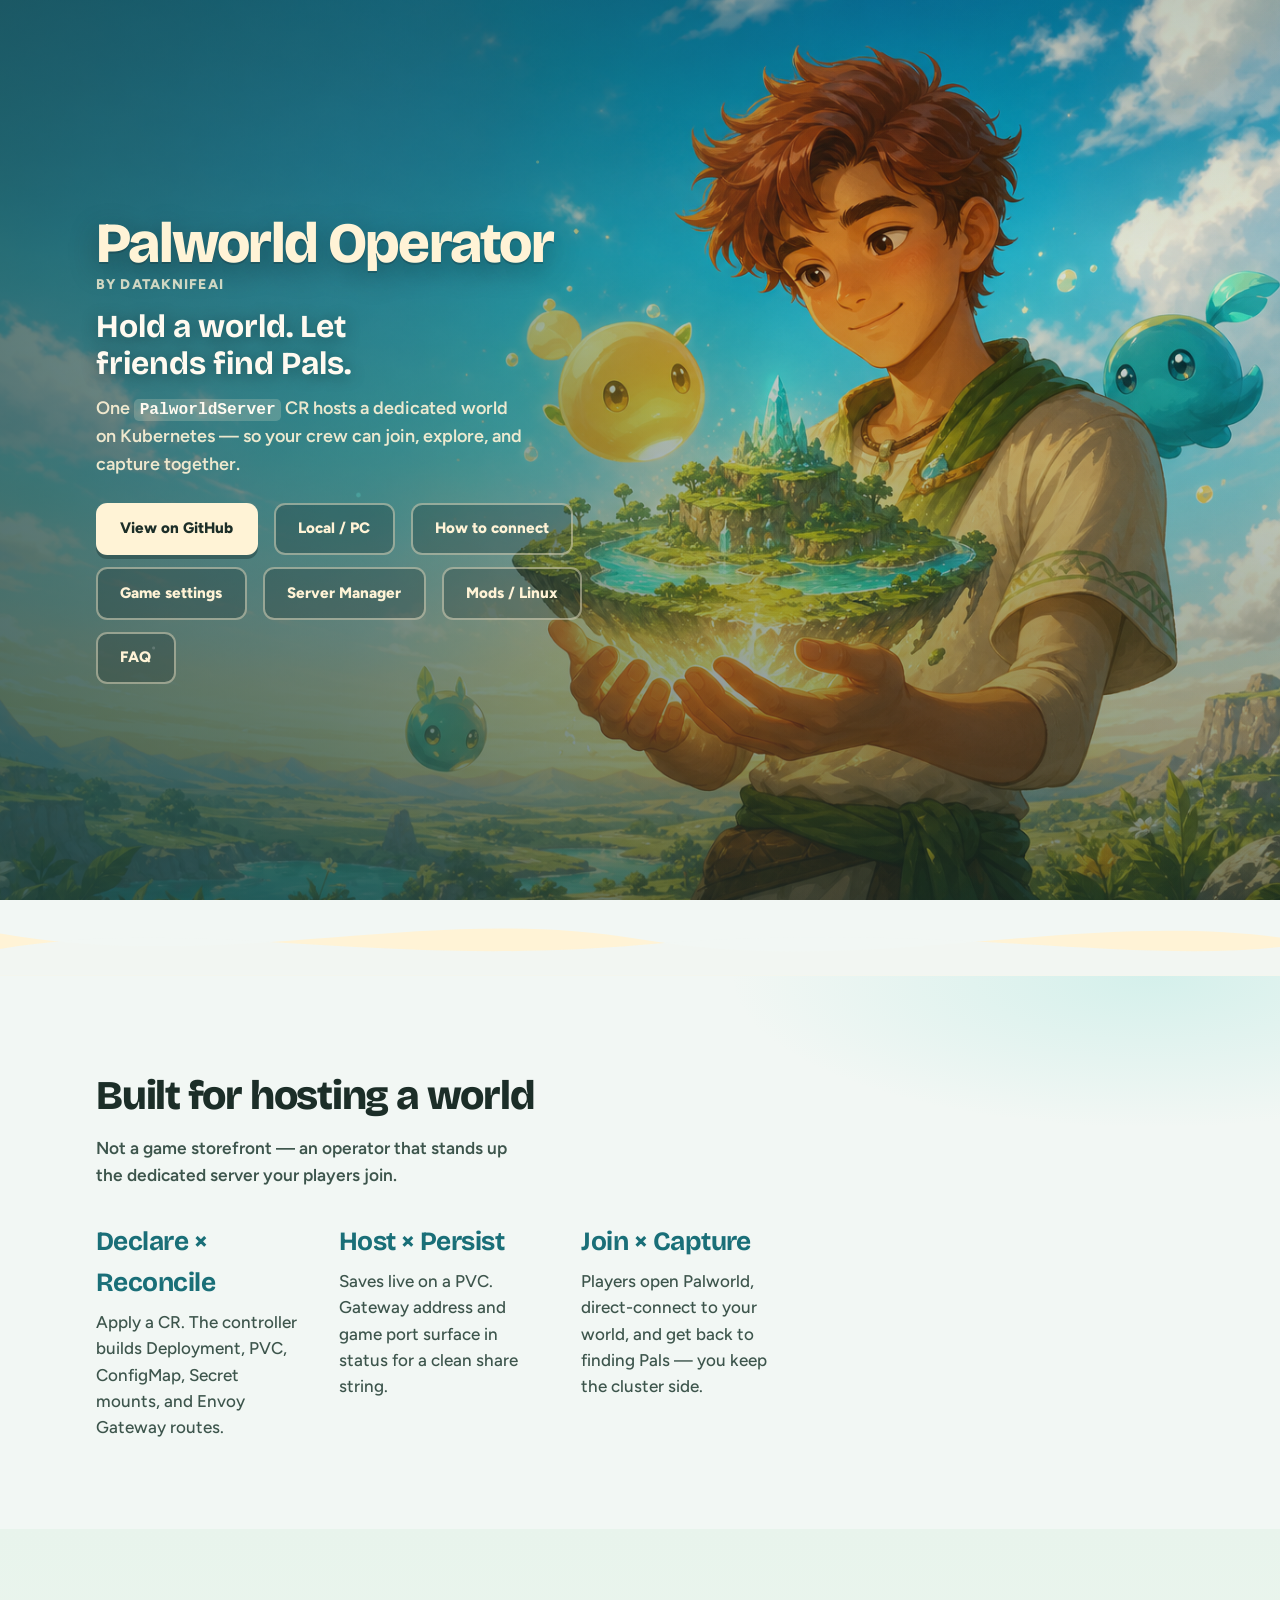
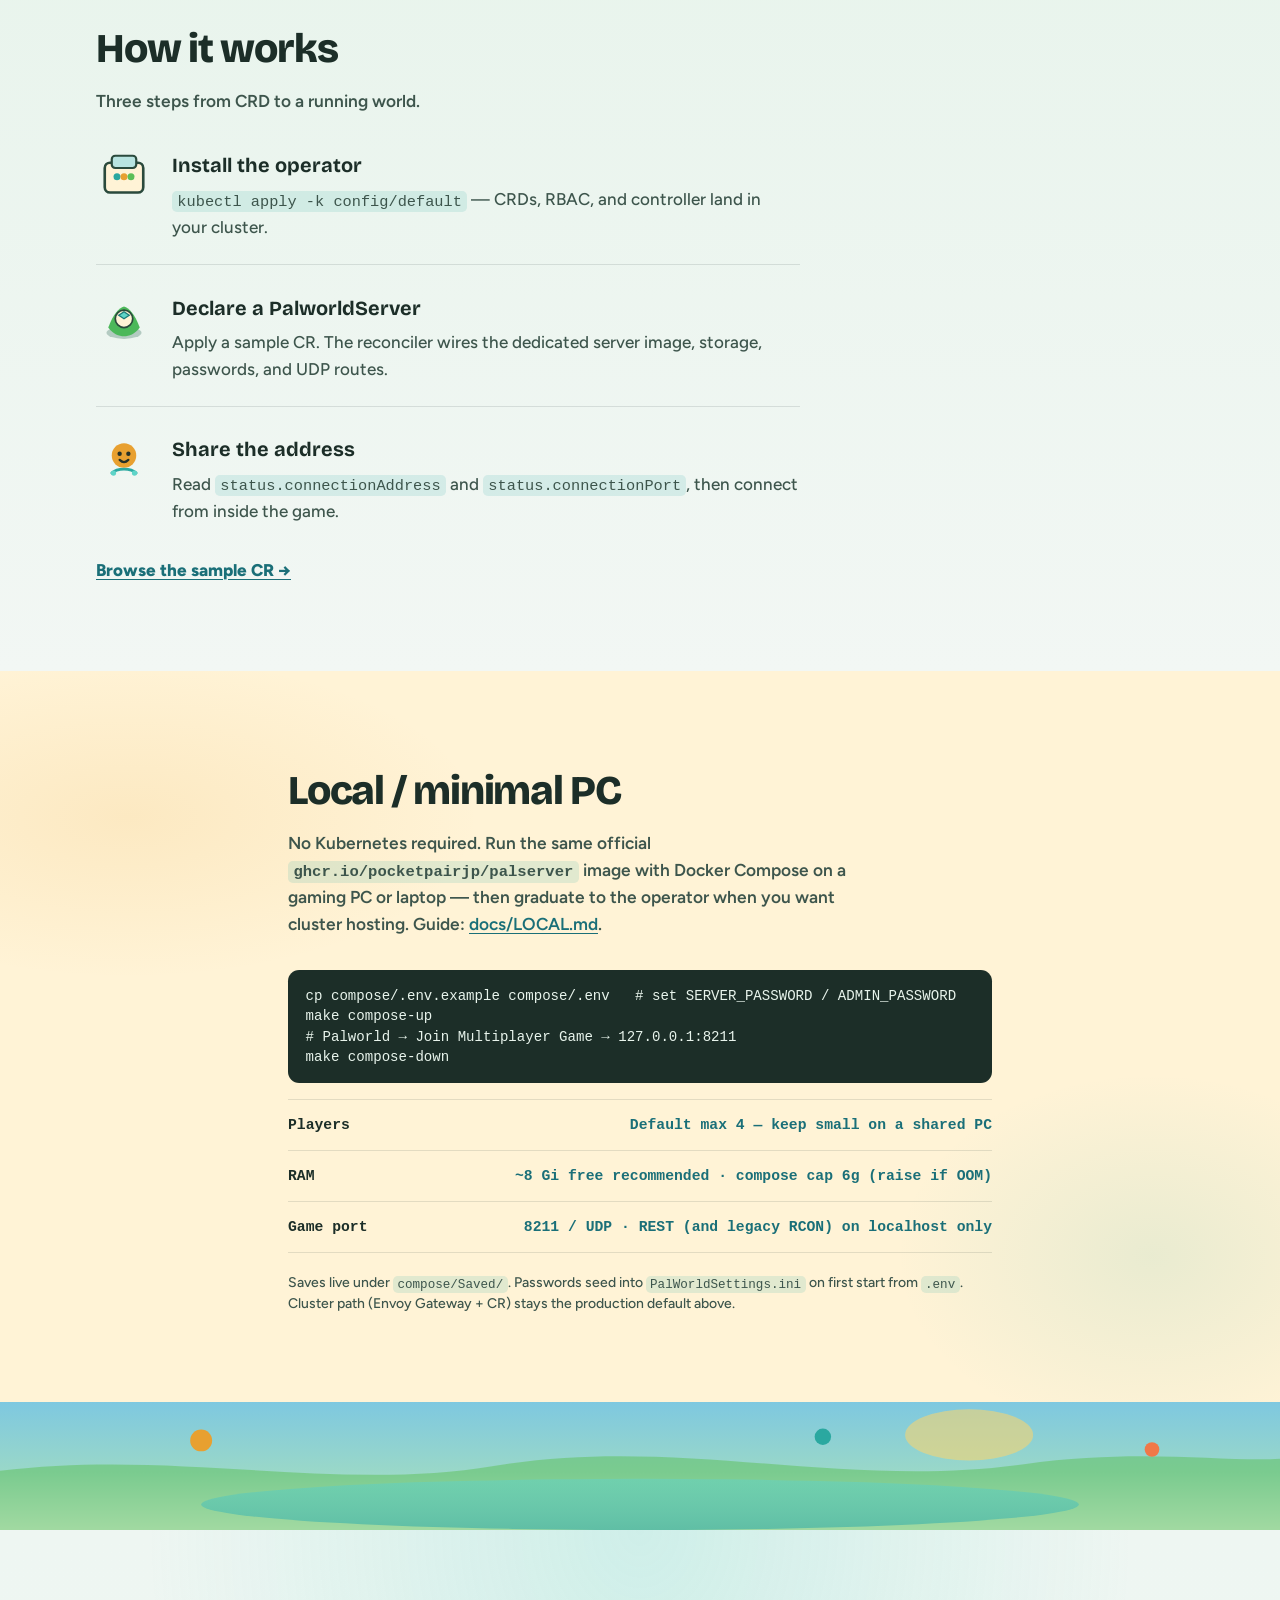
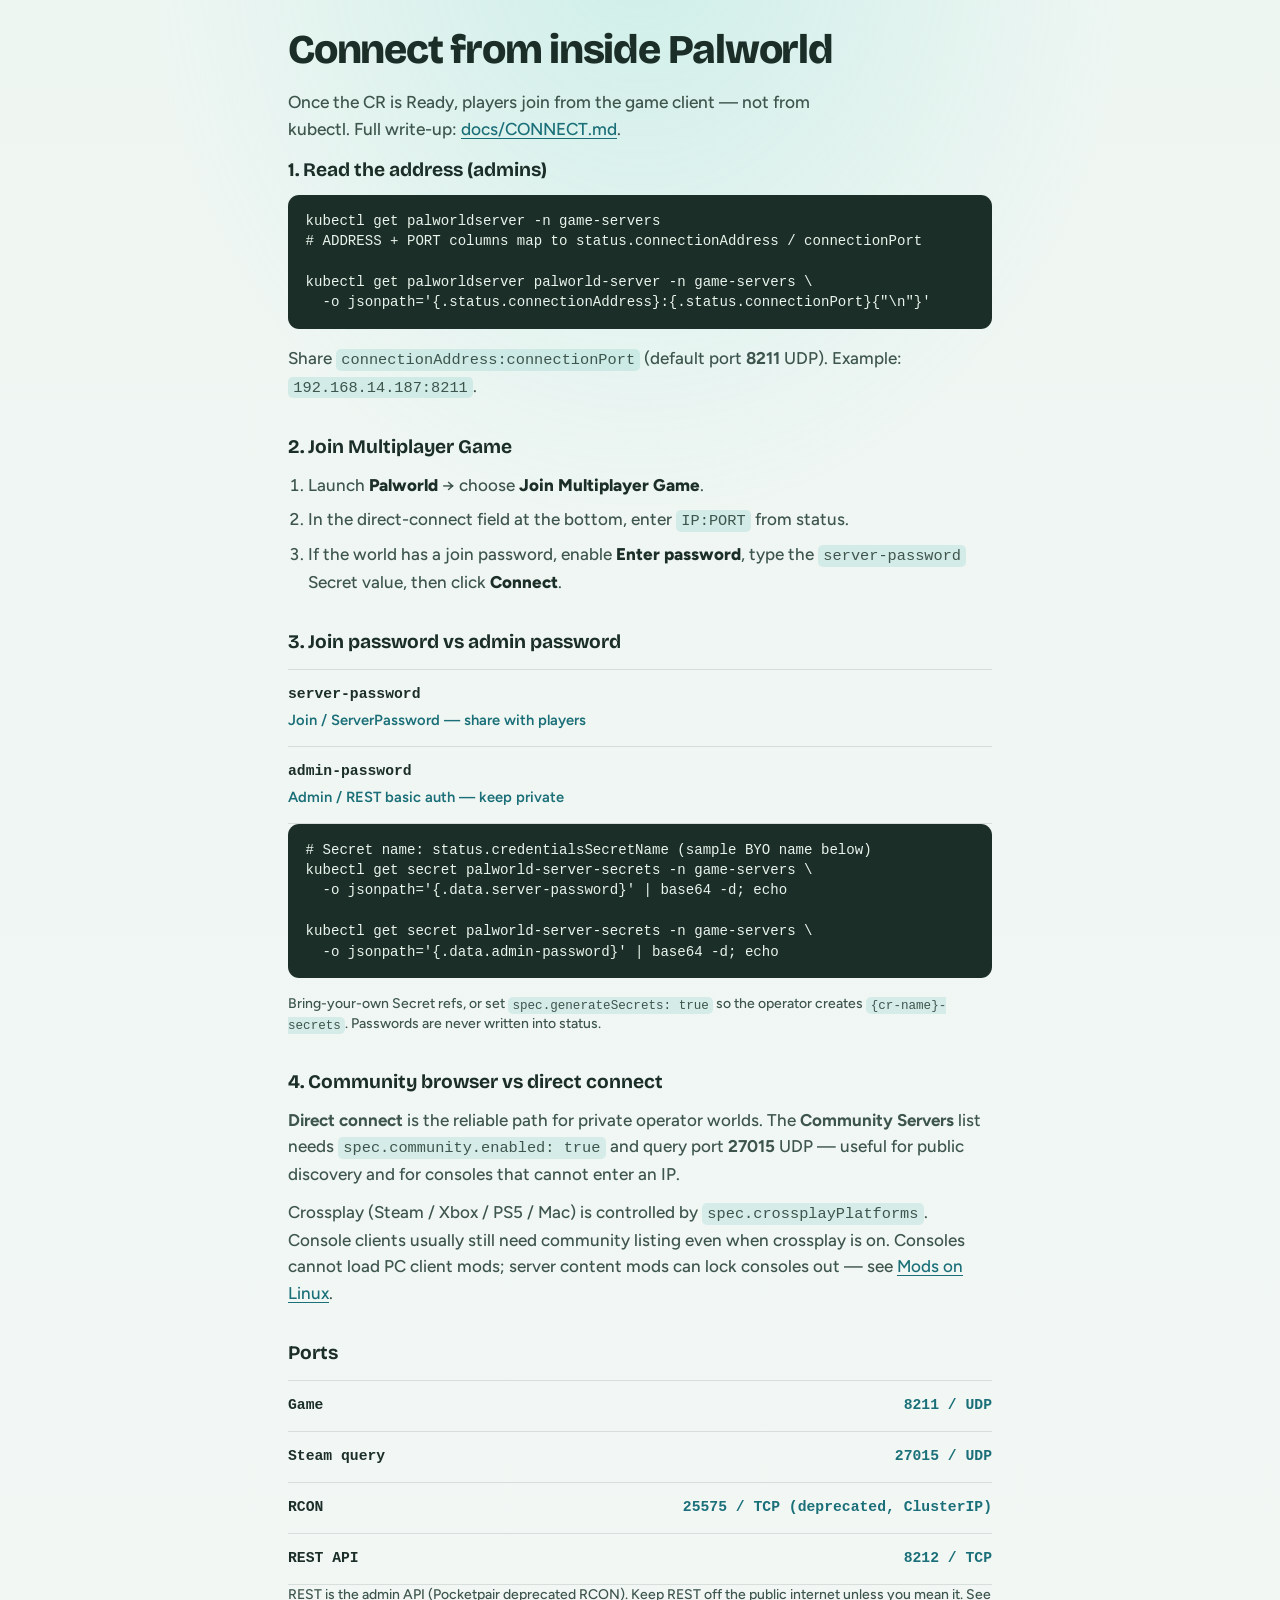
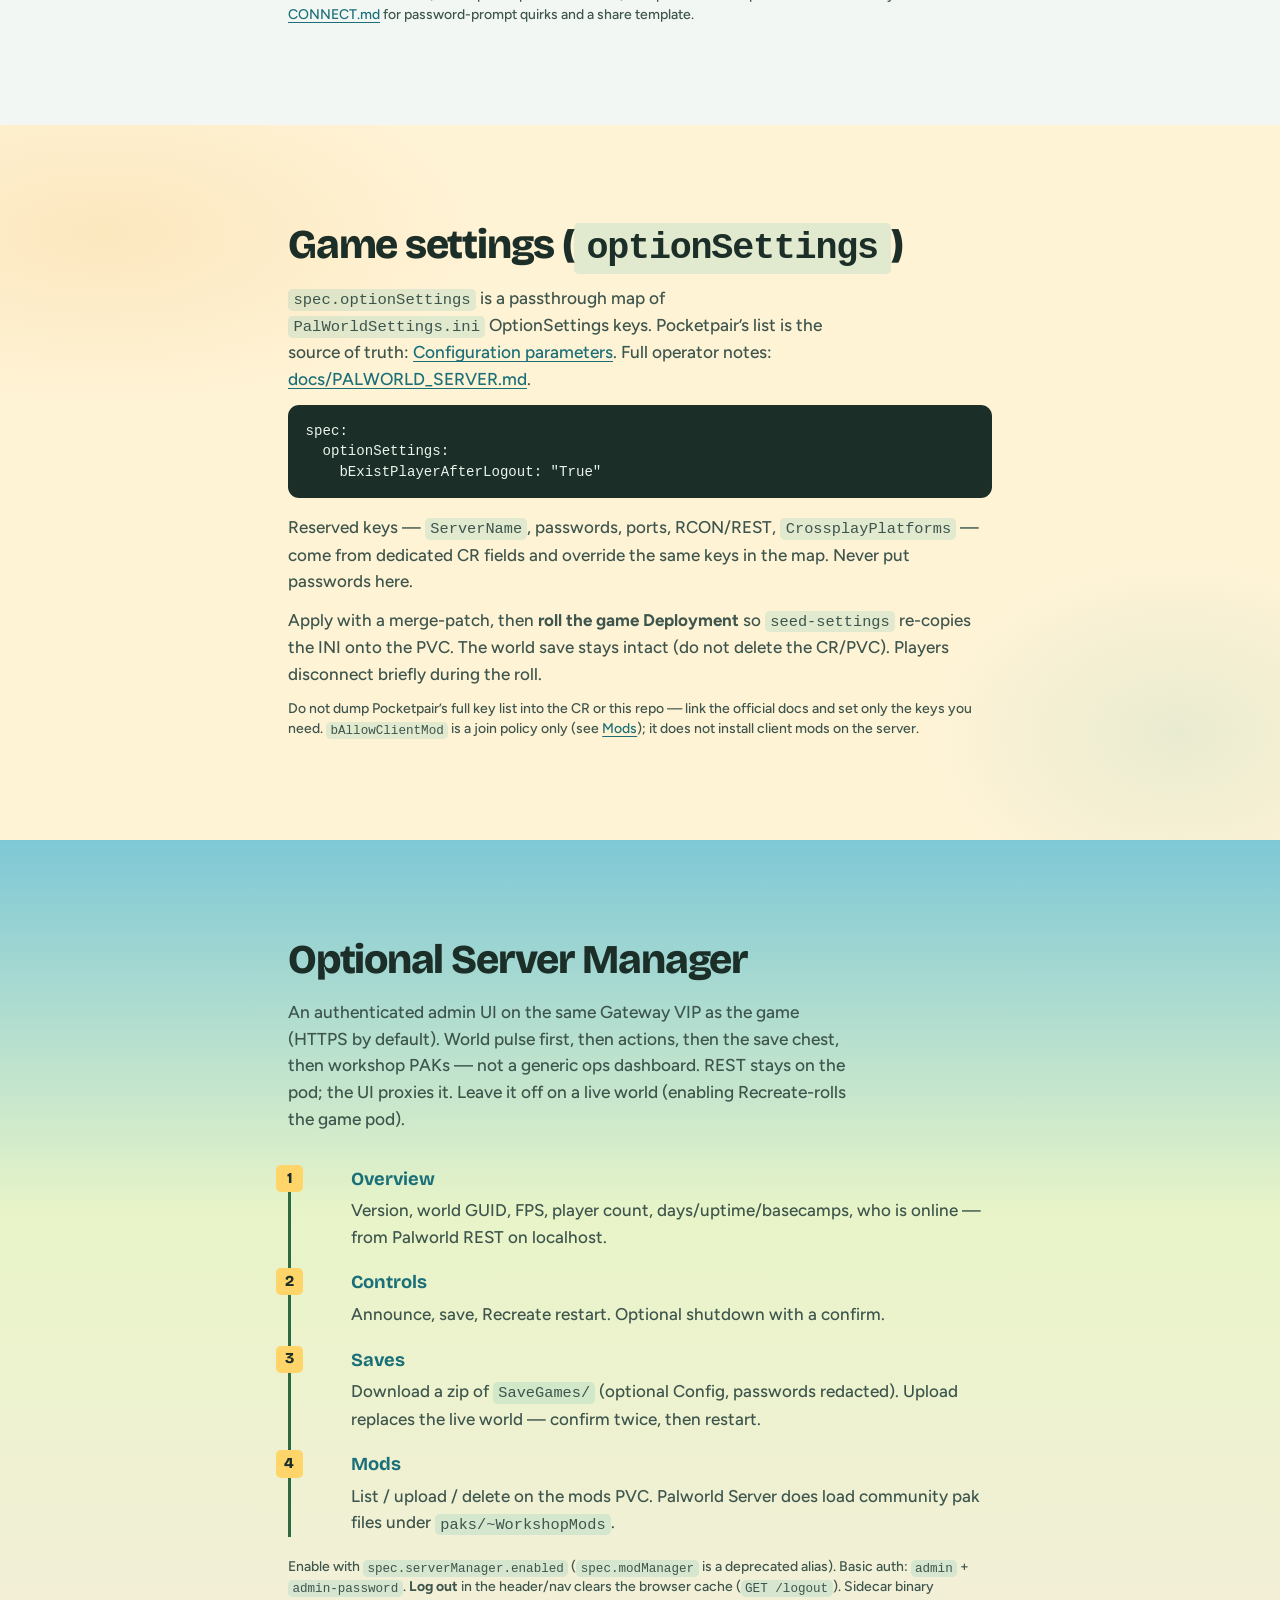
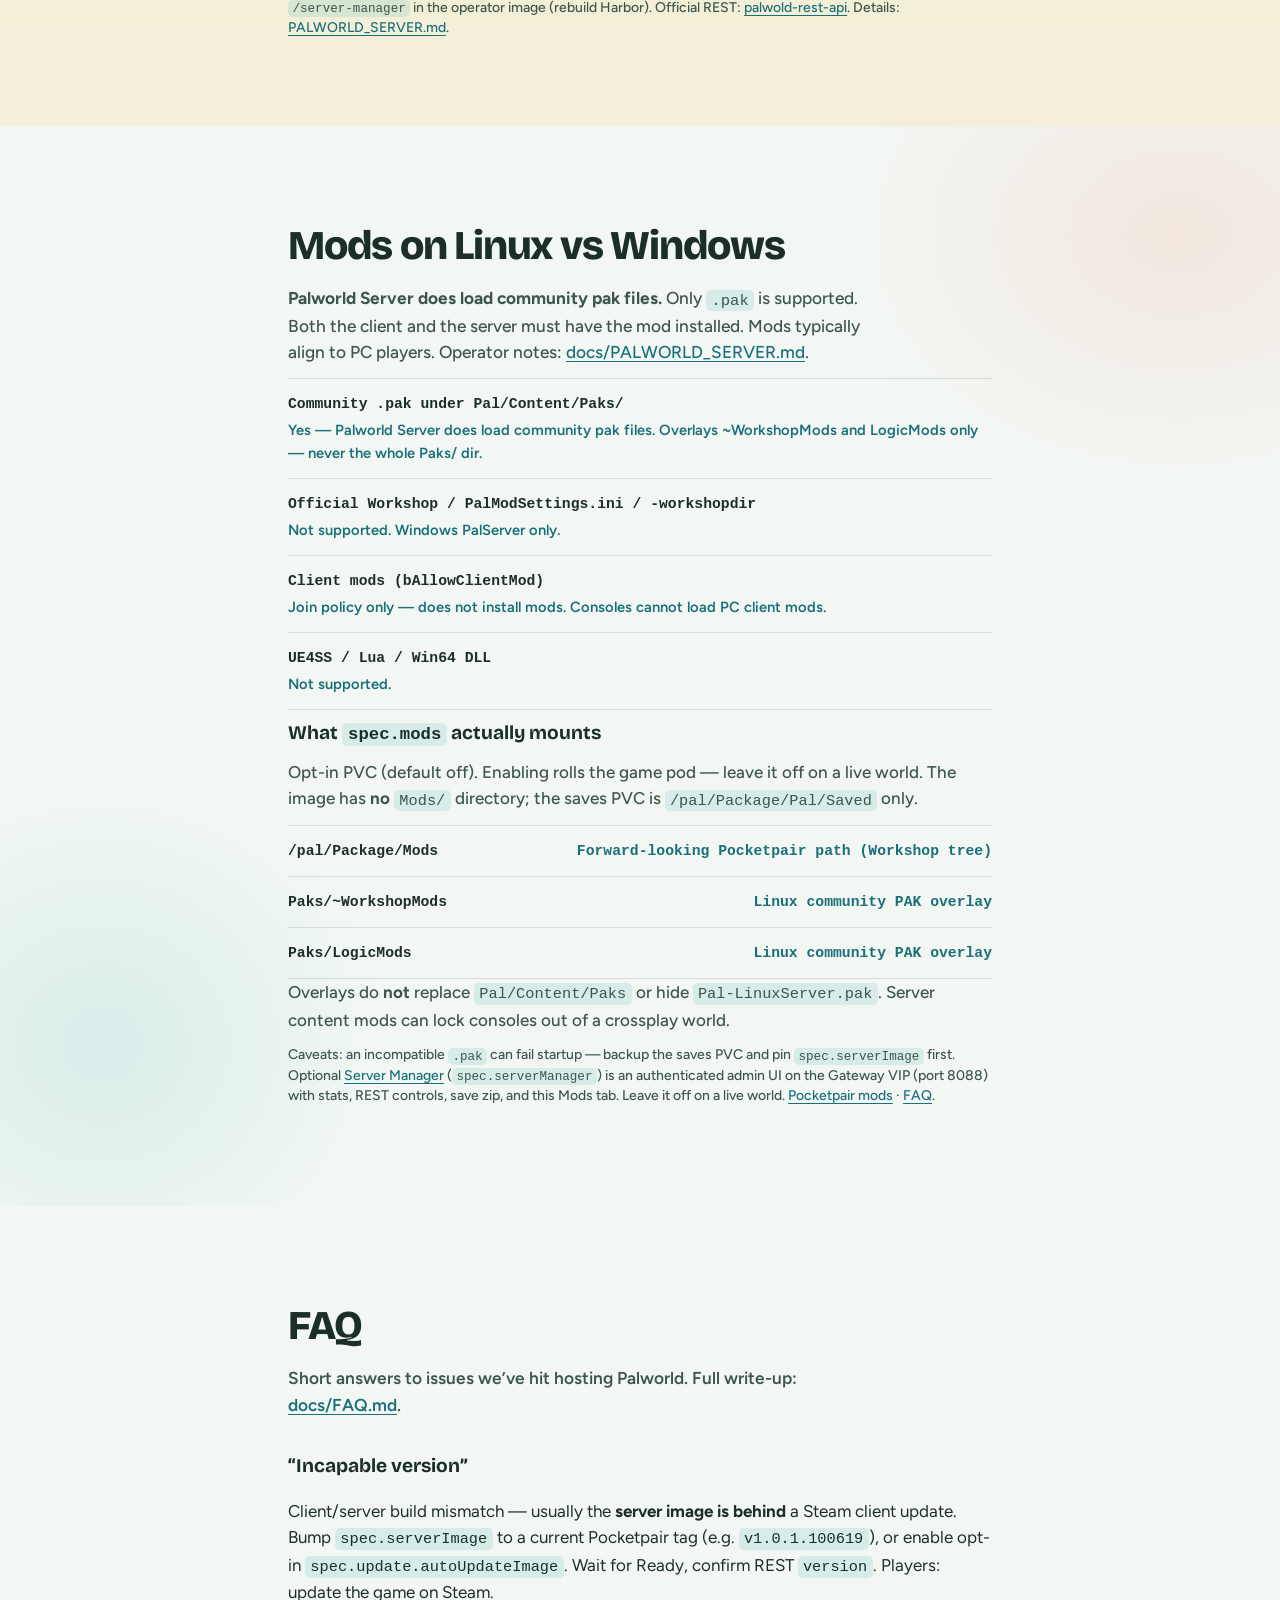
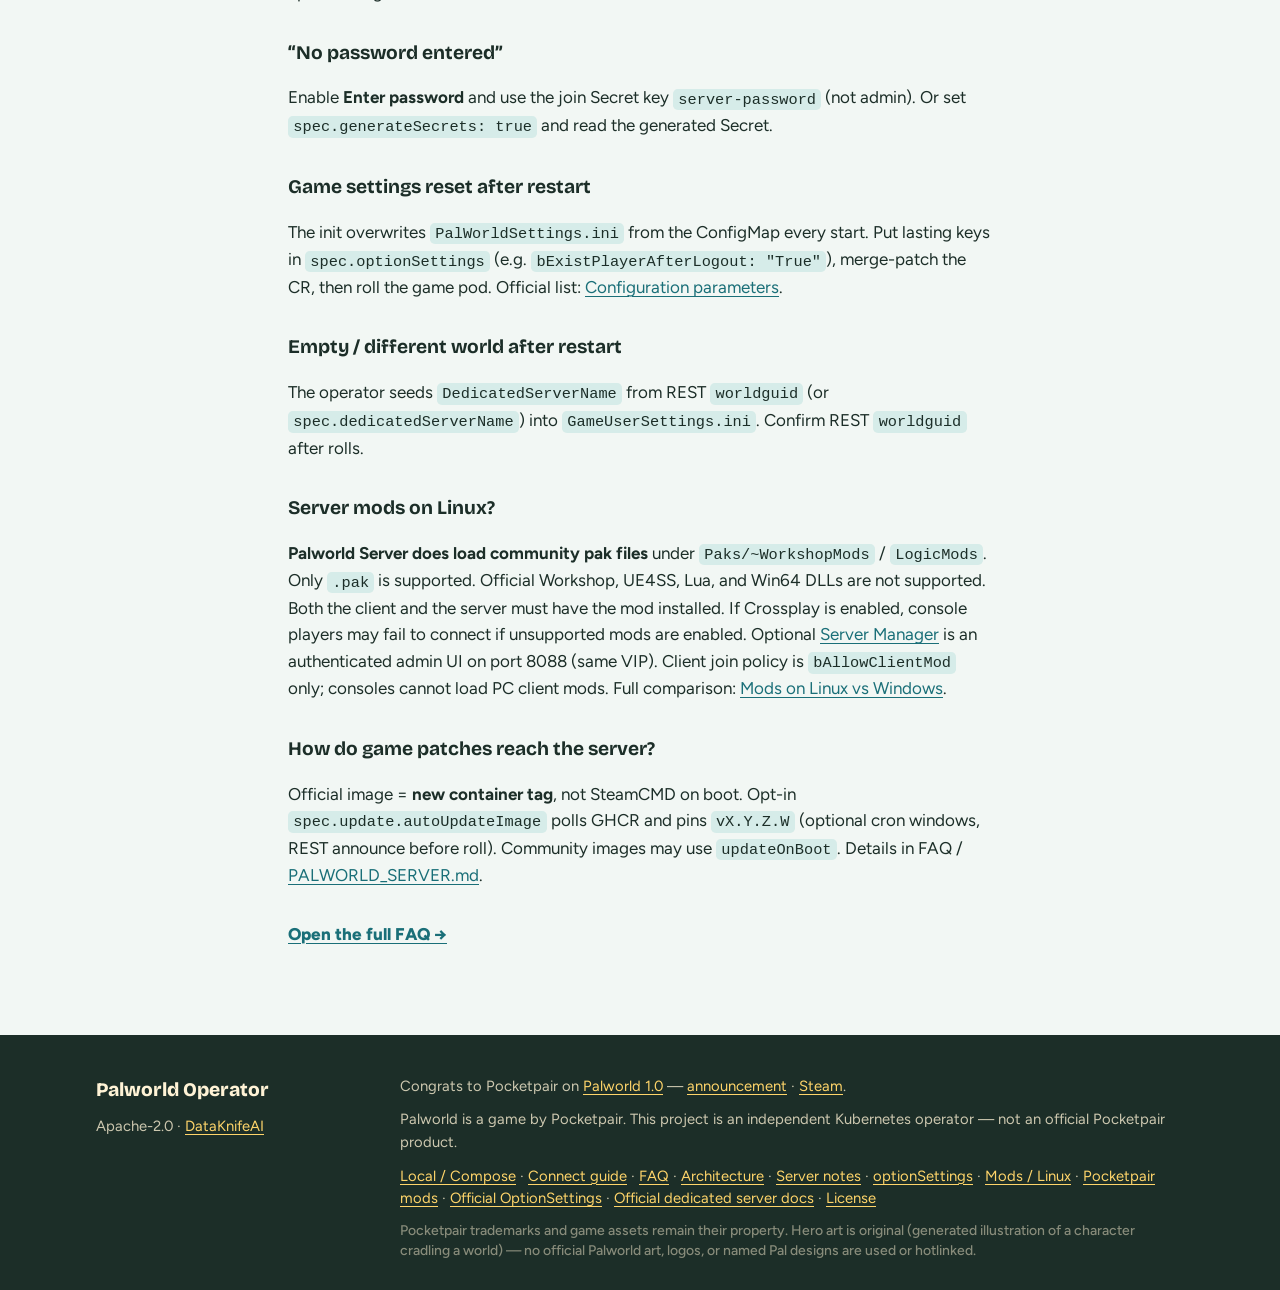
==== commit ecd2c481: "docs: confirm Linux community pak support Palworld Server does load community pak files. Drop Yorkho" ====
--- a/docs/index.html
+++ b/docs/index.html
@@ -356,7 +356,7 @@
             <span class="journey__step">4</span>
             <div>
               <h3>Mods</h3>
-              <p>List / upload / delete on the mods PVC. Linux PalServer still does not load official Workshop — community <code>.pak</code> overlays only.</p>
+              <p>List / upload / delete on the mods PVC. Palworld Server does load community pak files under <code>paks/~WorkshopMods</code>.</p>
             </div>
           </li>
         </ol>
@@ -378,30 +378,29 @@
       <div class="wrap wrap--readable">
         <h2 id="mods-heading">Mods on Linux vs Windows</h2>
         <p class="section__lede section__lede--wide">
-          This operator’s default image is Linux
-          <code>ghcr.io/pocketpairjp/palserver</code>.
-          Pocketpair’s official dedicated-server mods are
-          <strong>Windows-only</strong>.
+          <strong>Palworld Server does load community pak files.</strong>
+          Only <code>.pak</code> is supported. Both the client and the server
+          must have the mod installed. Mods typically align to PC players.
           Operator notes:
           <a href="https://github.com/DataKnifeAI/palworld-operator/blob/main/docs/PALWORLD_SERVER.md">docs/PALWORLD_SERVER.md</a>.
         </p>
 
         <ul class="ports ports--passwords">
           <li>
+            <span class="ports__label">Community .pak under Pal/Content/Paks/</span>
+            <span class="ports__value">Yes — Palworld Server does load community pak files. Overlays ~WorkshopMods and LogicMods only — never the whole Paks/ dir.</span>
+          </li>
+          <li>
             <span class="ports__label">Official Workshop / PalModSettings.ini / -workshopdir</span>
-            <span class="ports__value">Not loaded on Linux PalServer. Windows PalServer only.</span>
+            <span class="ports__value">Not supported. Windows PalServer only.</span>
           </li>
           <li>
             <span class="ports__label">Client mods (bAllowClientMod)</span>
             <span class="ports__value">Join policy only — does not install mods. Consoles cannot load PC client mods.</span>
           </li>
           <li>
-            <span class="ports__label">Community .pak under Pal/Content/Paks/</span>
-            <span class="ports__value">Possible on Linux if version-matched. Overlays ~WorkshopMods and LogicMods only — never the whole Paks/ dir.</span>
-          </li>
-          <li>
-            <span class="ports__label">UE4SS / Win64 DLL</span>
-            <span class="ports__value">No — needs Windows injection / Proton. Not this image.</span>
+            <span class="ports__label">UE4SS / Lua / Win64 DLL</span>
+            <span class="ports__value">Not supported.</span>
           </li>
         </ul>
 
@@ -436,9 +435,7 @@
           Optional <a href="#manager">Server Manager</a> (<code>spec.serverManager</code>)
           is an authenticated admin UI on the Gateway VIP (port 8088) with stats,
           REST controls, save zip, and this Mods tab. Leave it off on a live world.
-          <a href="https://docs.palworldgame.com/settings-and-operation/mod/">Pocketpair server mods (Windows)</a>
-          ·
-          <a href="https://yorkhost.fr/docs/en/palworld/mods-ue4ss">Yorkhost PAK / UE4SS (Linux vs Win64)</a>
+          <a href="https://docs.palworldgame.com/settings-and-operation/mod/">Pocketpair mods</a>
           ·
           <a href="https://github.com/DataKnifeAI/palworld-operator/blob/main/docs/FAQ.md">FAQ</a>.
         </p>
@@ -485,11 +482,14 @@
 
         <h3 class="subhead">Server mods on Linux?</h3>
         <p>
-          Official Workshop is <strong>Windows-only</strong> — this image is Linux PalServer.
-          Community <code>.pak</code> drops may load under <code>Paks/~WorkshopMods</code> /
-          <code>LogicMods</code>. UE4SS/Win64 is not this image.
+          <strong>Palworld Server does load community pak files</strong> under
+          <code>Paks/~WorkshopMods</code> / <code>LogicMods</code>. Only
+          <code>.pak</code> is supported. Official Workshop, UE4SS, Lua, and
+          Win64 DLLs are not supported. Both the client and the server must
+          have the mod installed. If Crossplay is enabled, console players
+          may fail to connect if unsupported mods are enabled.
           Optional <a href="#manager">Server Manager</a> is an authenticated admin UI on port 8088
-          (same VIP); it does not make official Workshop load on Linux.
+          (same VIP).
           Client join policy is <code>bAllowClientMod</code> only; consoles cannot load PC client mods.
           Full comparison: <a href="#mods">Mods on Linux vs Windows</a>.
         </p>
@@ -544,9 +544,7 @@
           ·
           <a href="https://dataknifeai.github.io/palworld-operator/#mods">Mods / Linux</a>
           ·
-          <a href="https://docs.palworldgame.com/settings-and-operation/mod/">Official server mods (Windows)</a>
-          ·
-          <a href="https://yorkhost.fr/docs/en/palworld/mods-ue4ss">Yorkhost PAK / UE4SS</a>
+          <a href="https://docs.palworldgame.com/settings-and-operation/mod/">Pocketpair mods</a>
           ·
           <a href="https://docs.palworldgame.com/settings-and-operation/configuration/">Official OptionSettings</a>
           ·
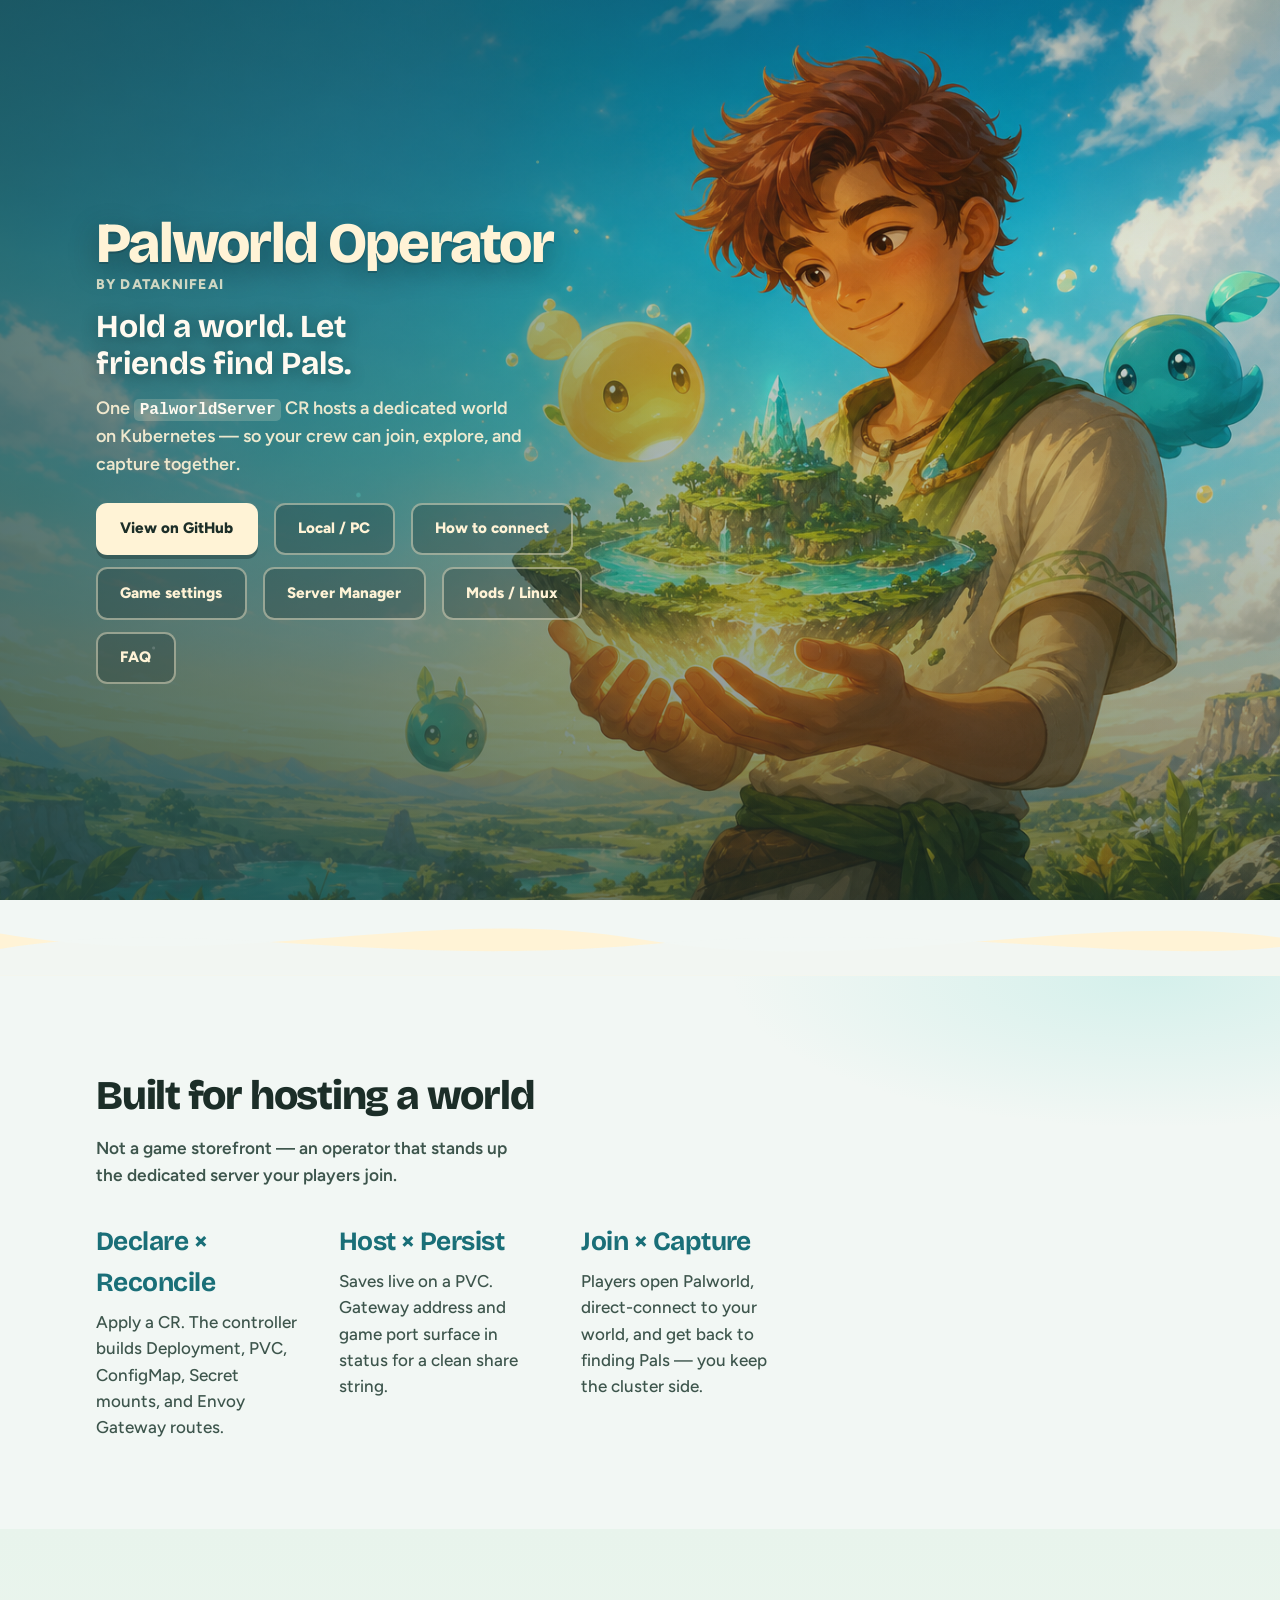
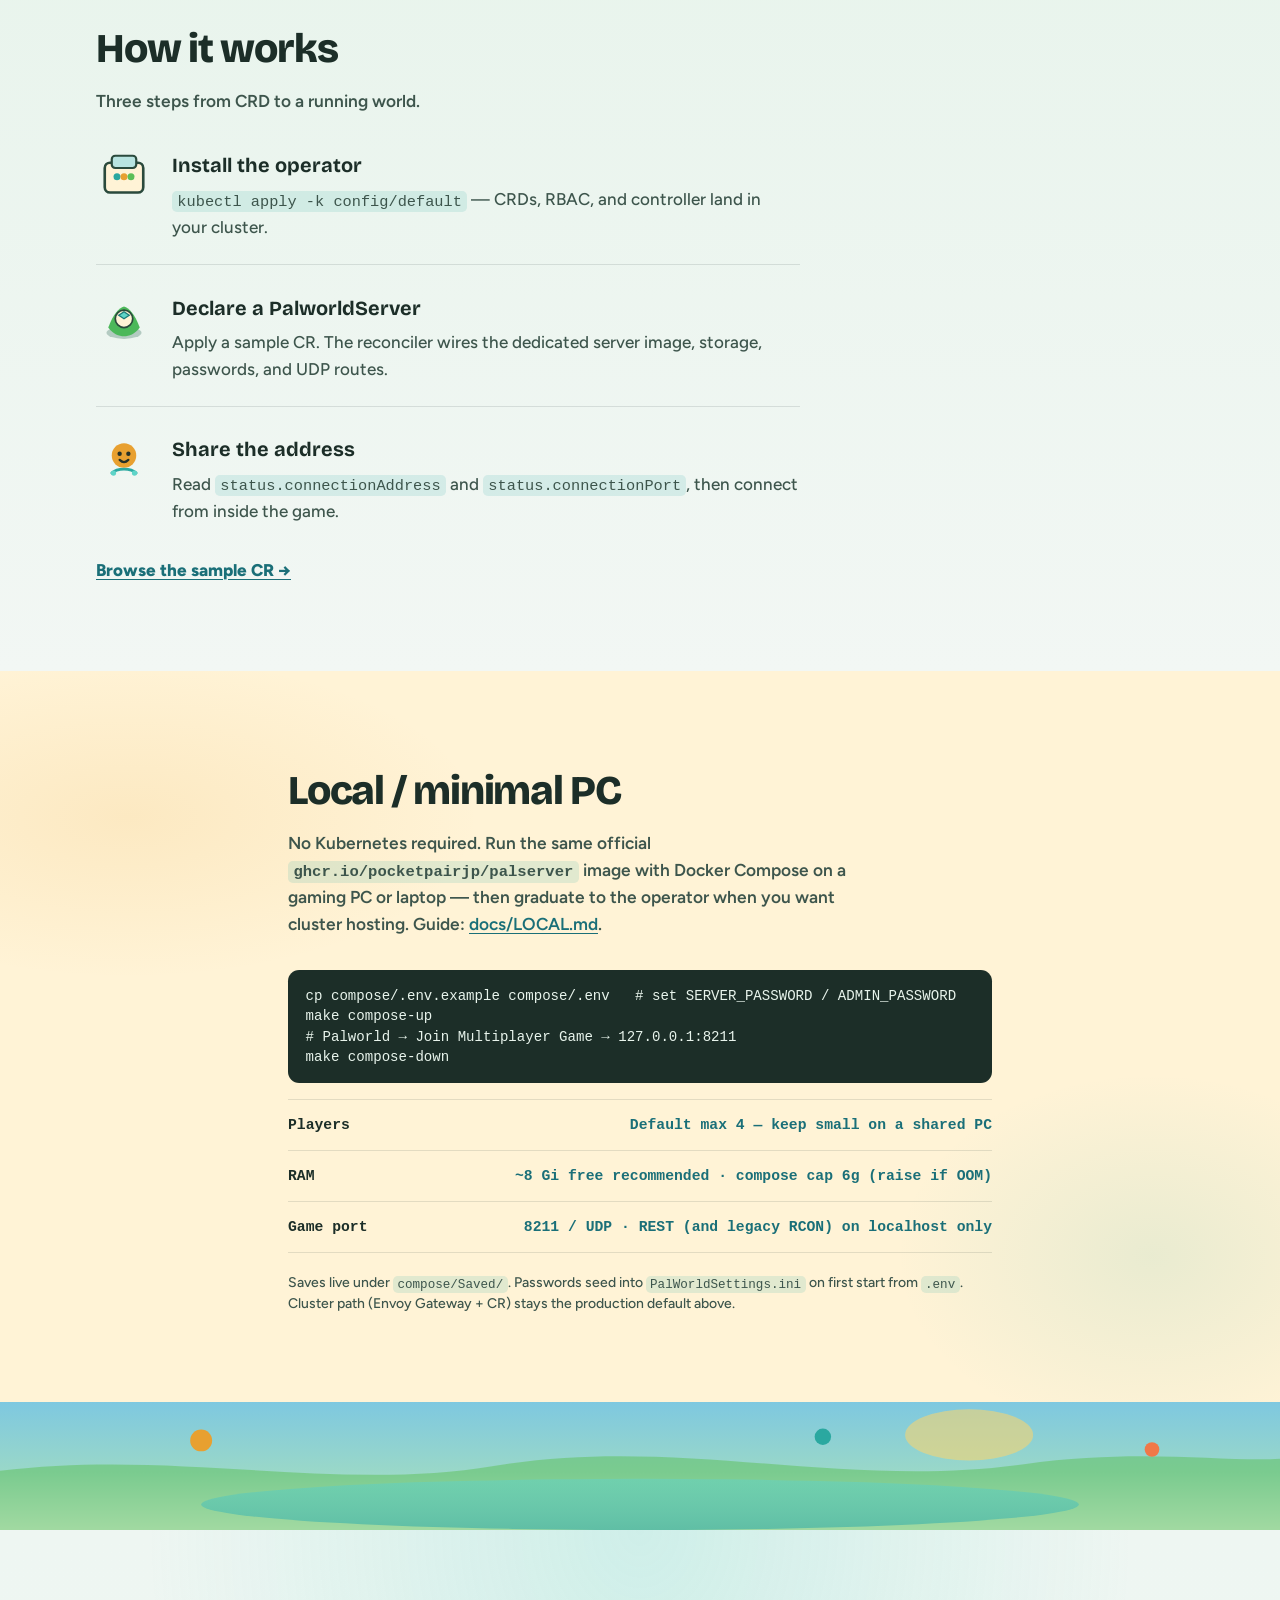
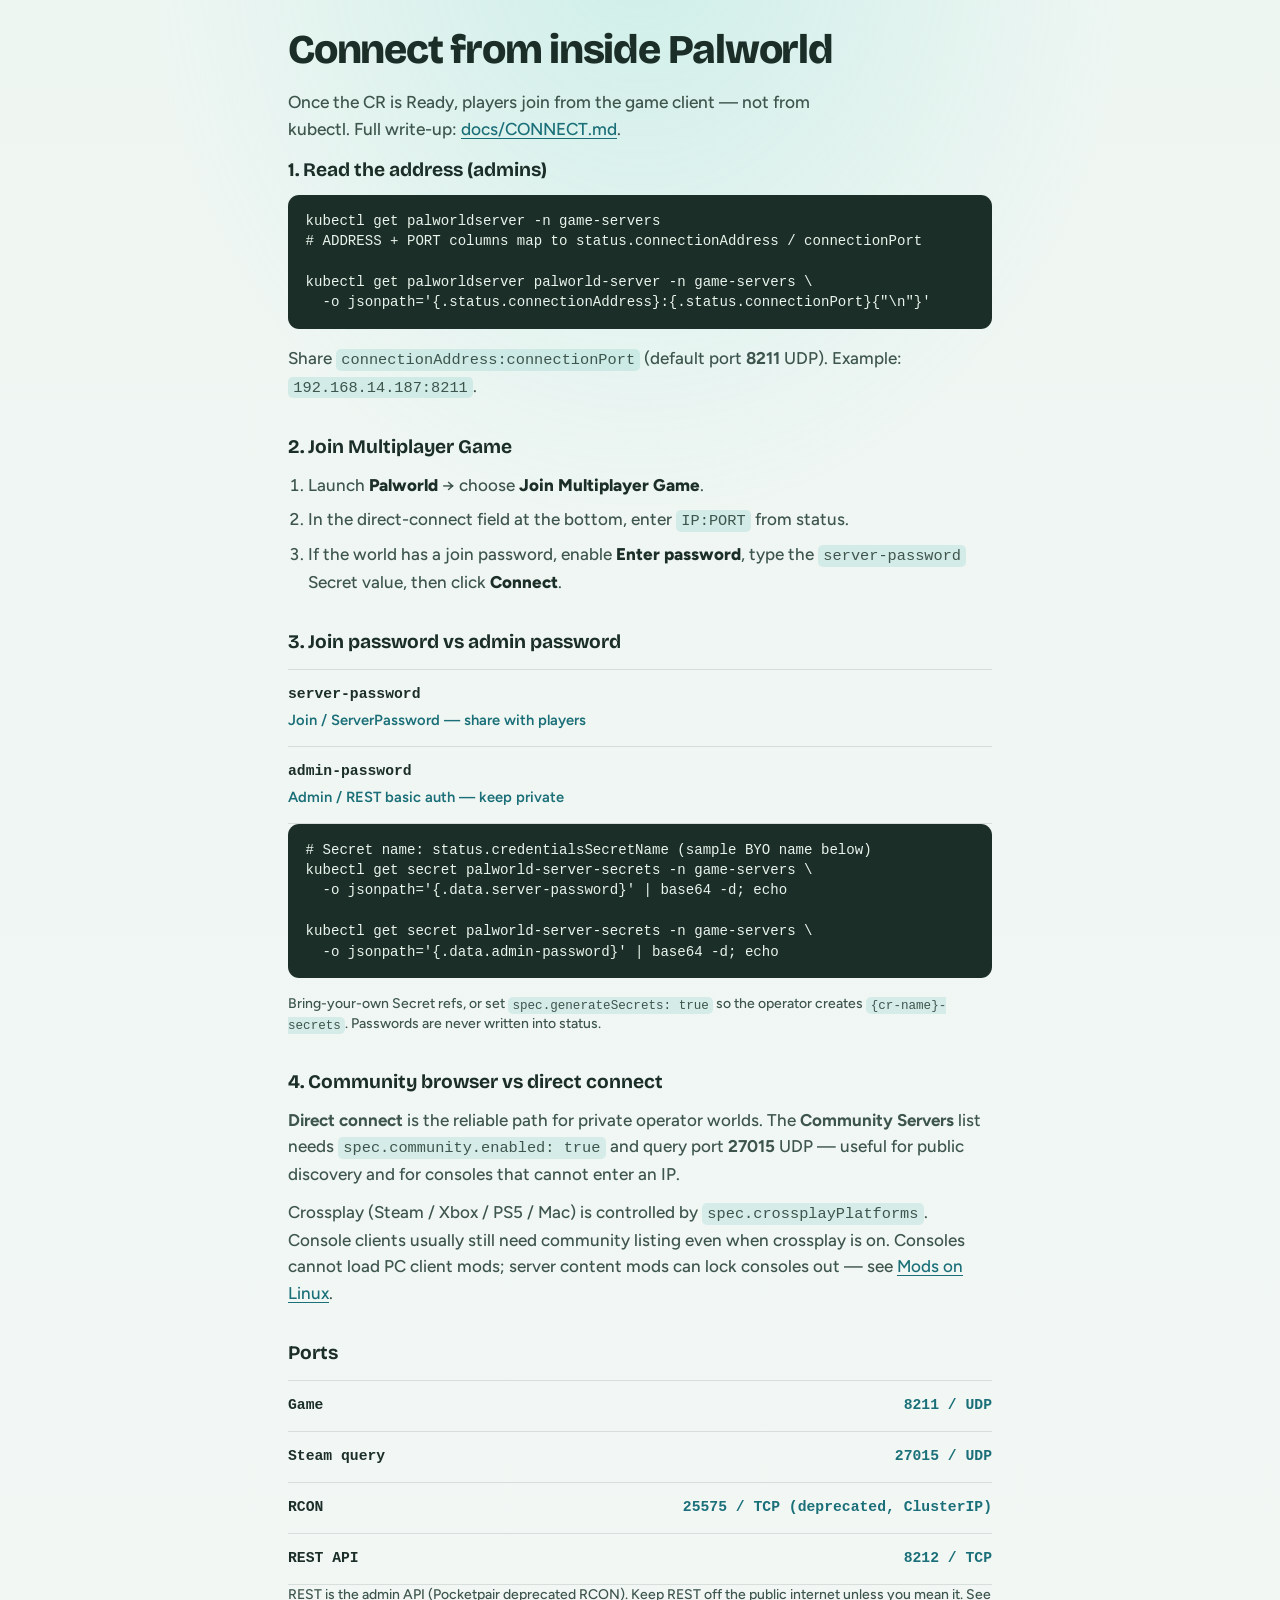
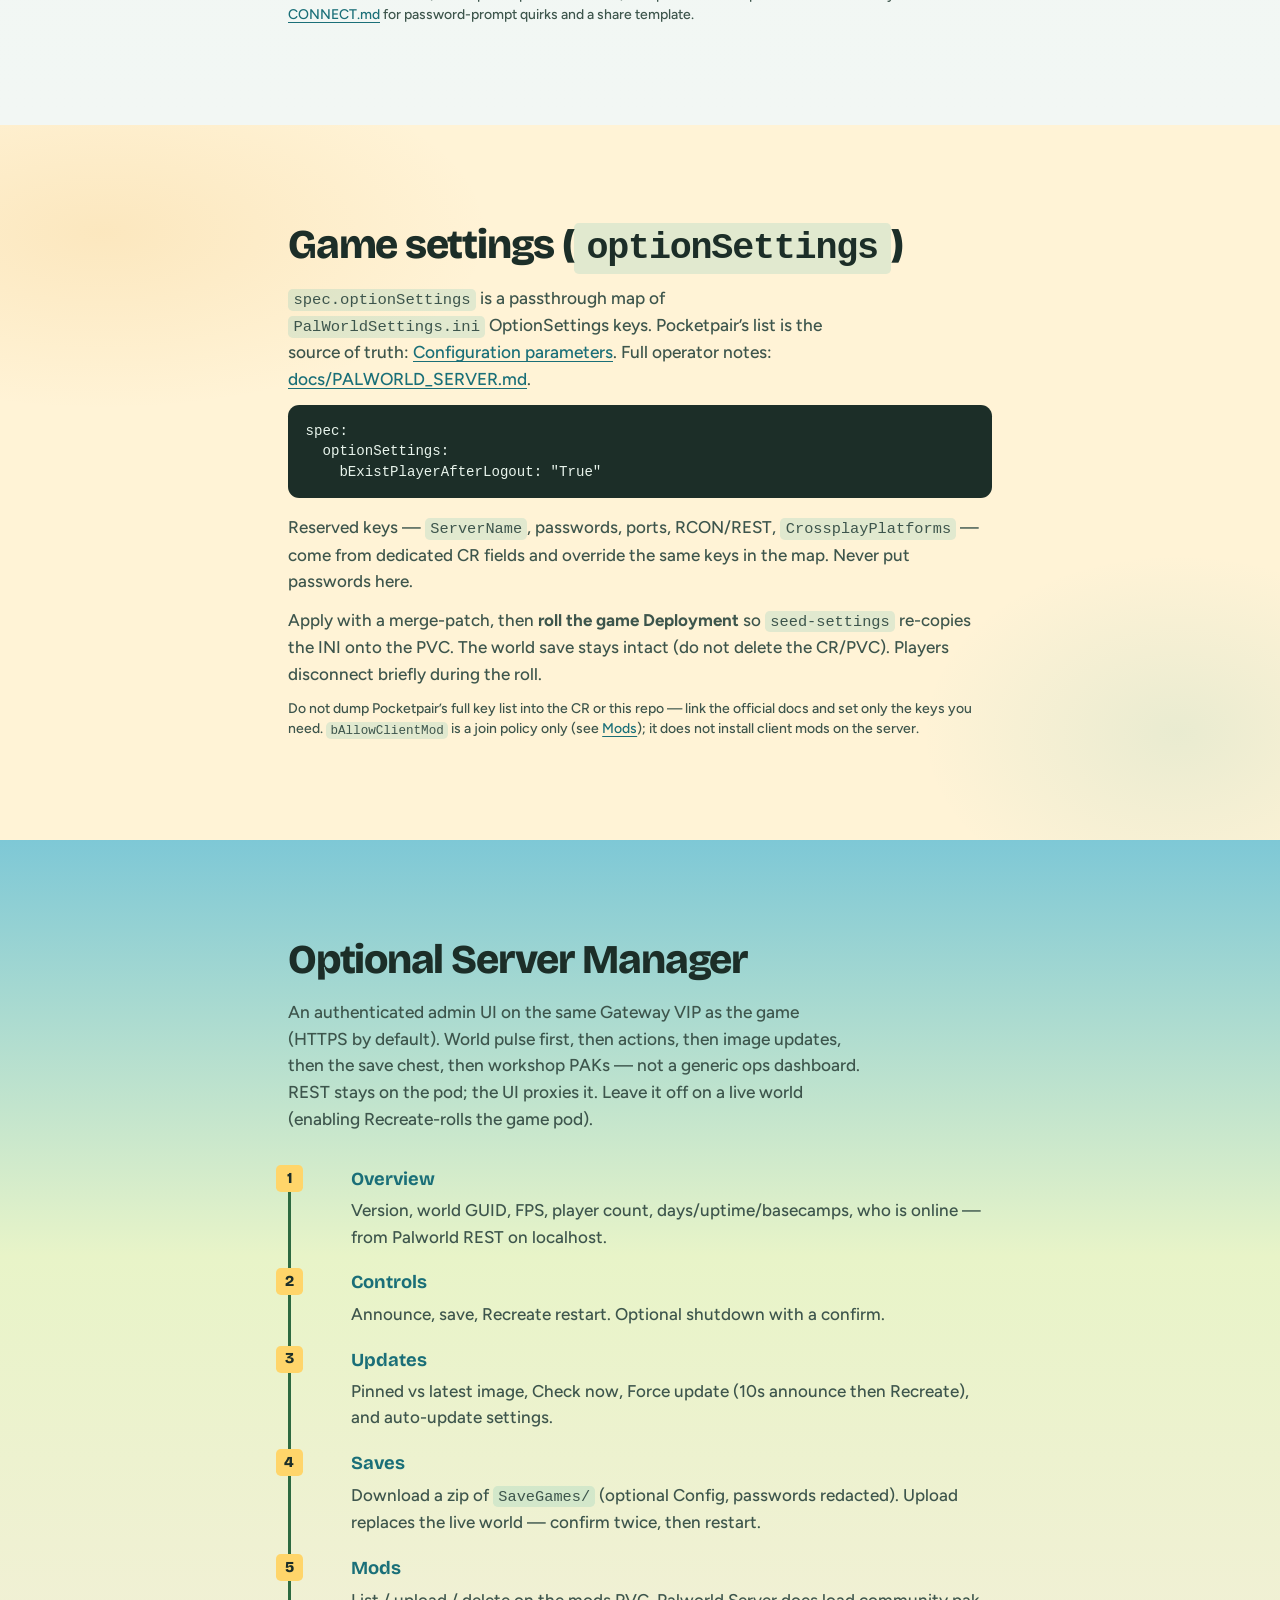
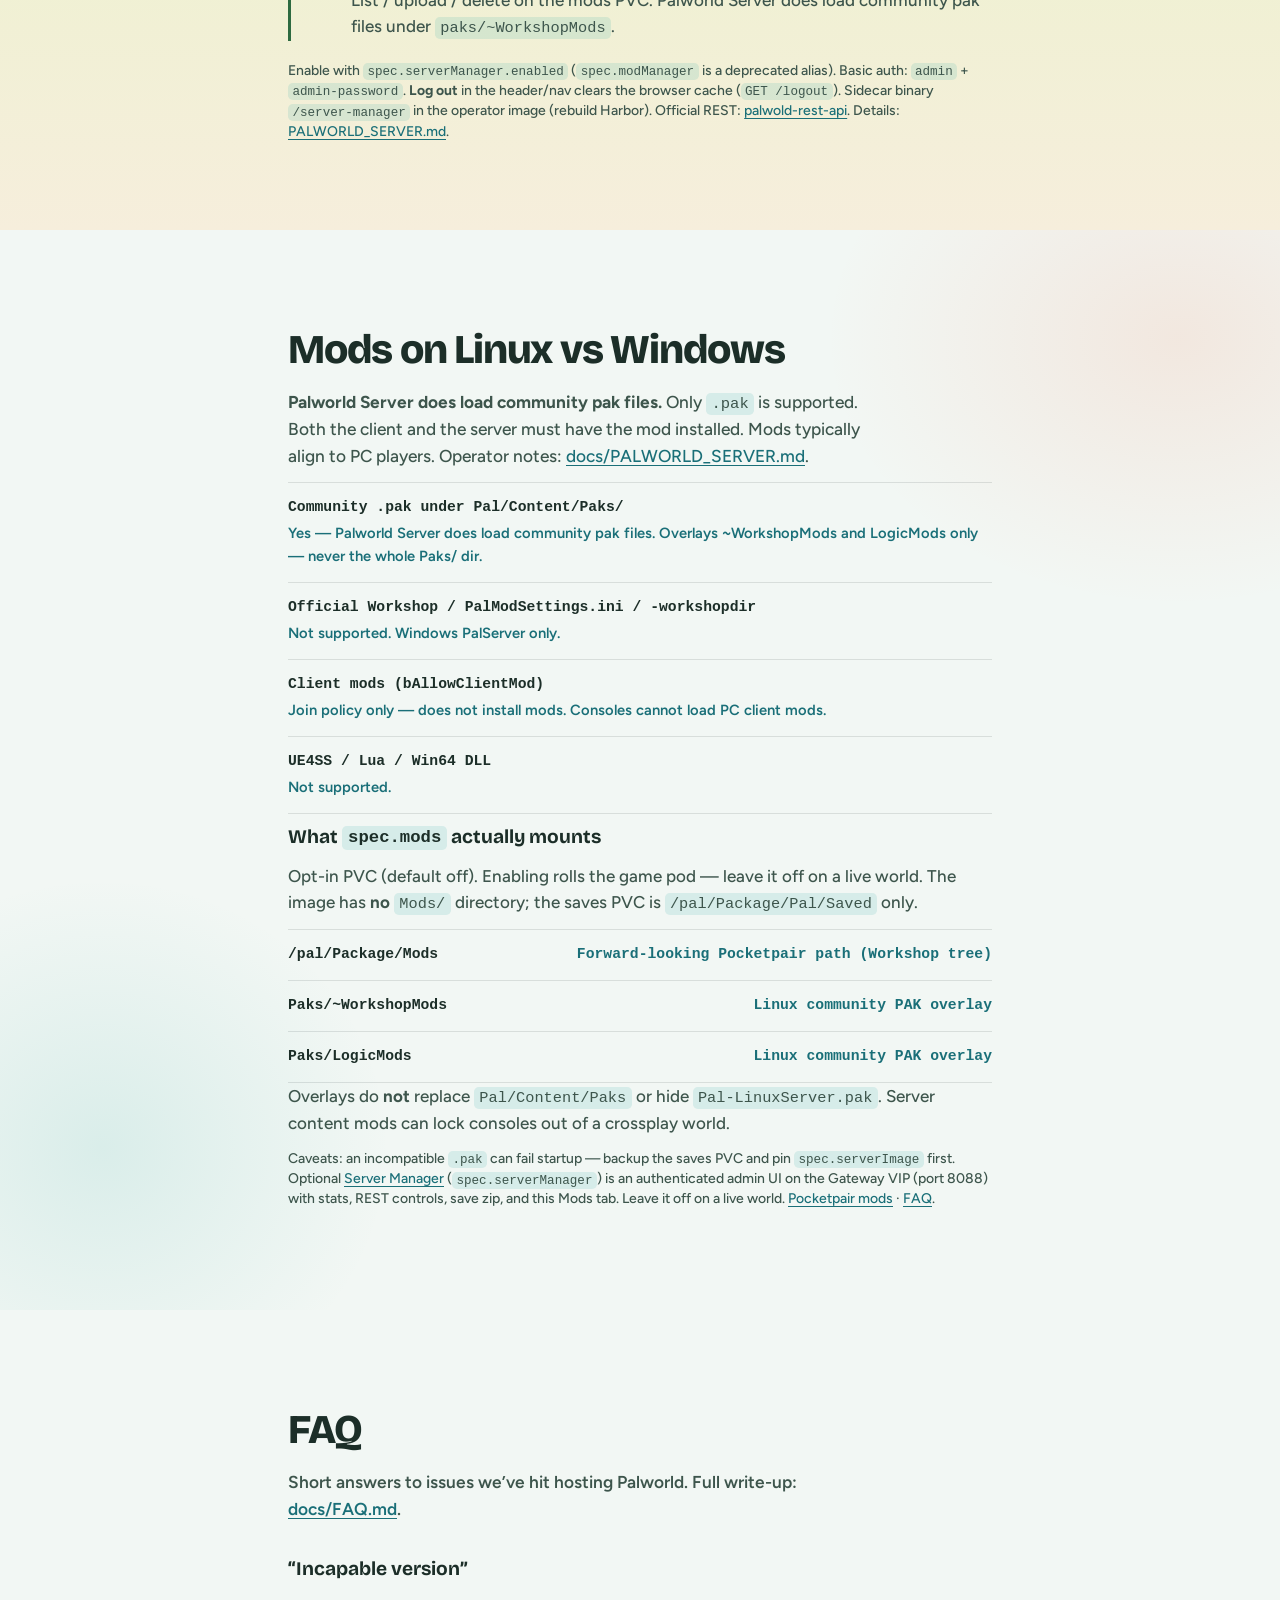
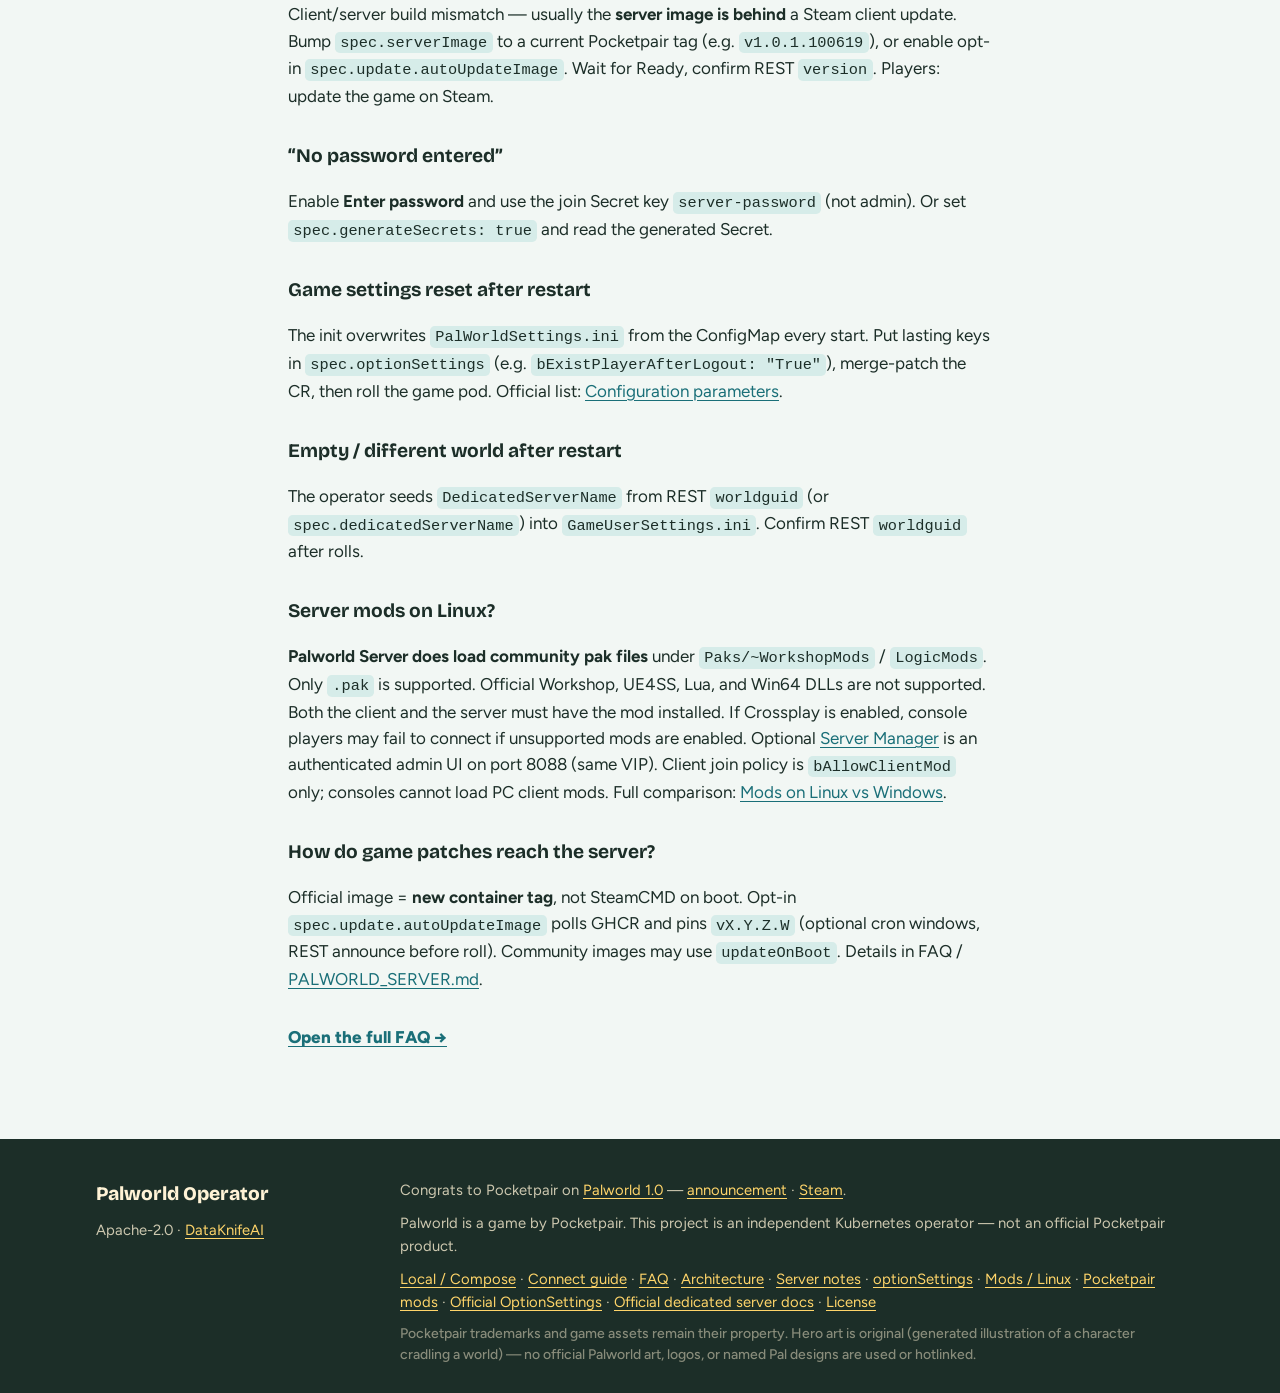
==== commit f75b2b1e: "feat(ui): add Server Manager Updates tab Admins can check GHCR, force-pin a newer image, and edit sp" ====
--- a/docs/index.html
+++ b/docs/index.html
@@ -326,7 +326,7 @@
         <h2 id="manager-heading">Optional Server Manager</h2>
         <p class="section__lede section__lede--wide">
           An authenticated admin UI on the same Gateway VIP as the game (HTTPS by default).
-          World pulse first, then actions, then the save chest, then workshop PAKs —
+          World pulse first, then actions, then image updates, then the save chest, then workshop PAKs —
           not a generic ops dashboard. REST stays on the pod; the UI proxies it.
           Leave it off on a live world (enabling Recreate-rolls the game pod).
         </p>
@@ -348,12 +348,19 @@
           <li>
             <span class="journey__step">3</span>
             <div>
+              <h3>Updates</h3>
+              <p>Pinned vs latest image, Check now, Force update (10s announce then Recreate), and auto-update settings.</p>
+            </div>
+          </li>
+          <li>
+            <span class="journey__step">4</span>
+            <div>
               <h3>Saves</h3>
               <p>Download a zip of <code>SaveGames/</code> (optional Config, passwords redacted). Upload replaces the live world — confirm twice, then restart.</p>
             </div>
           </li>
           <li>
-            <span class="journey__step">4</span>
+            <span class="journey__step">5</span>
             <div>
               <h3>Mods</h3>
               <p>List / upload / delete on the mods PVC. Palworld Server does load community pak files under <code>paks/~WorkshopMods</code>.</p>
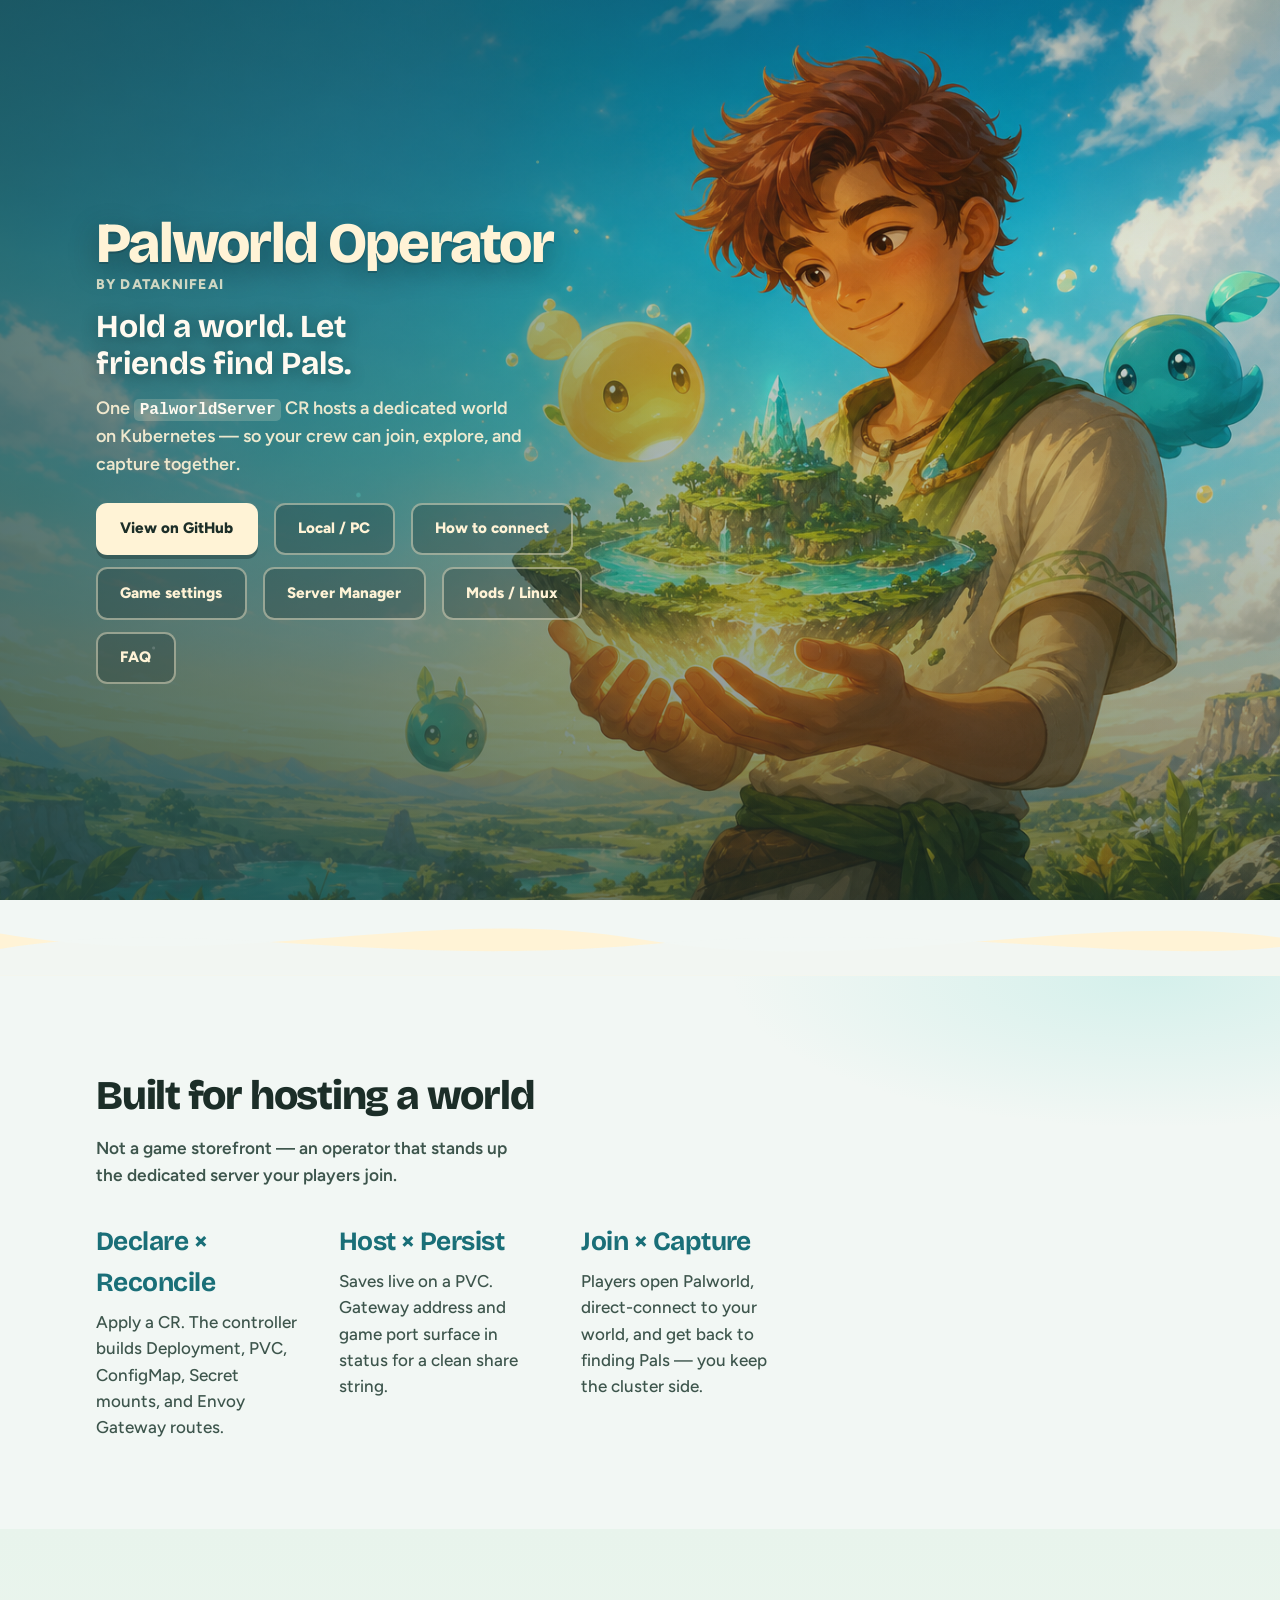
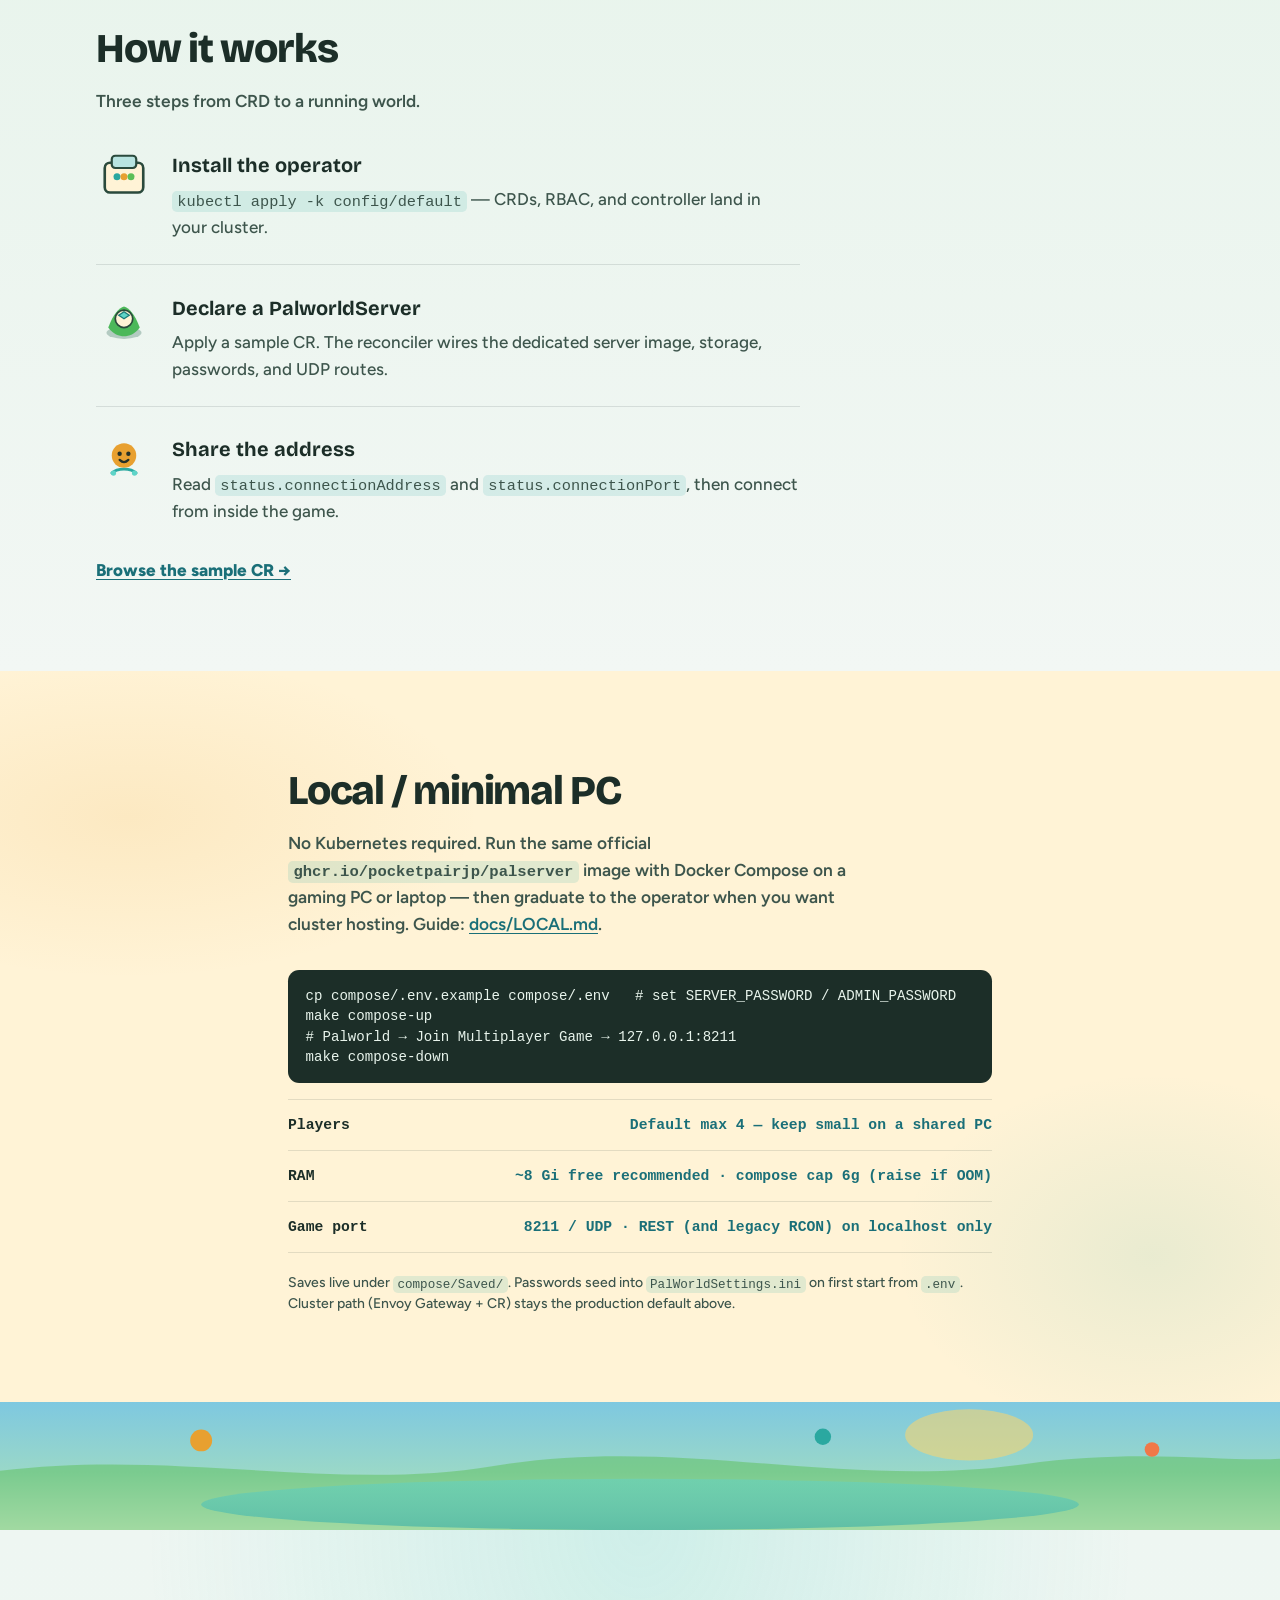
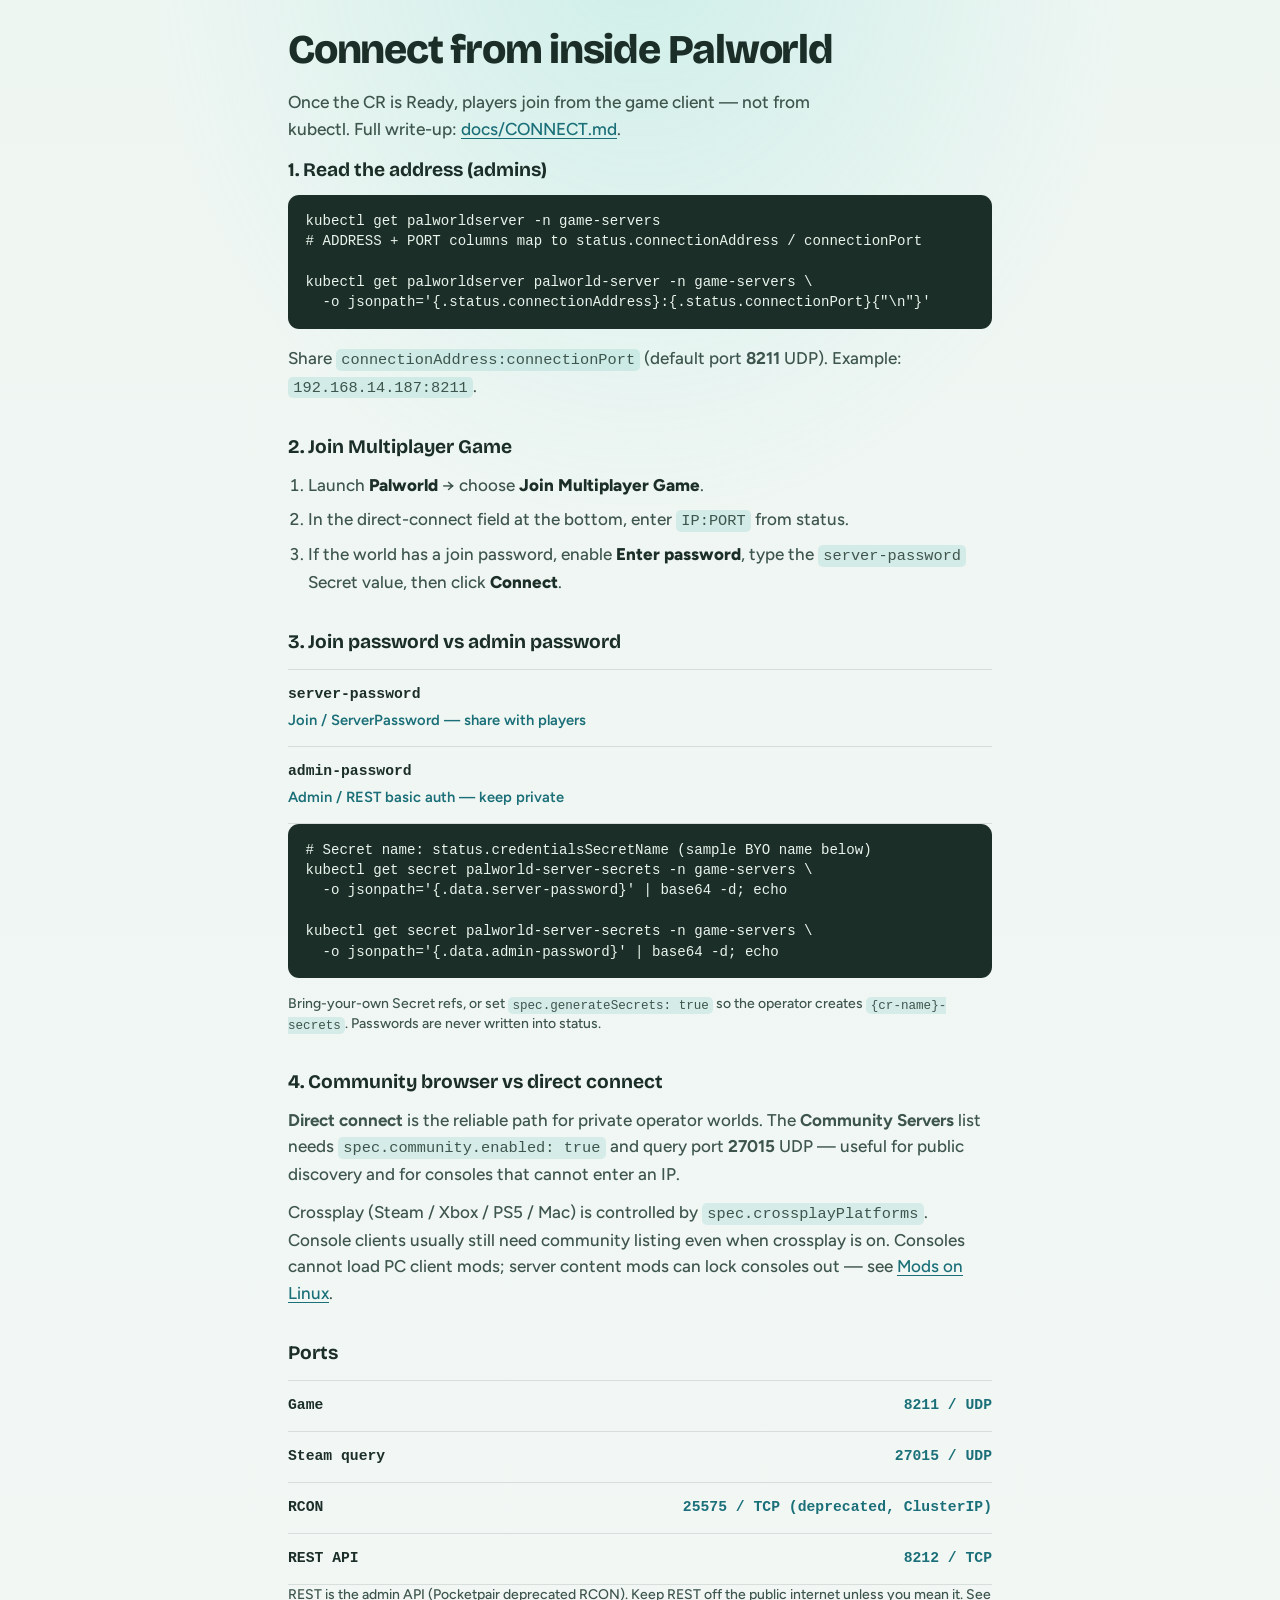
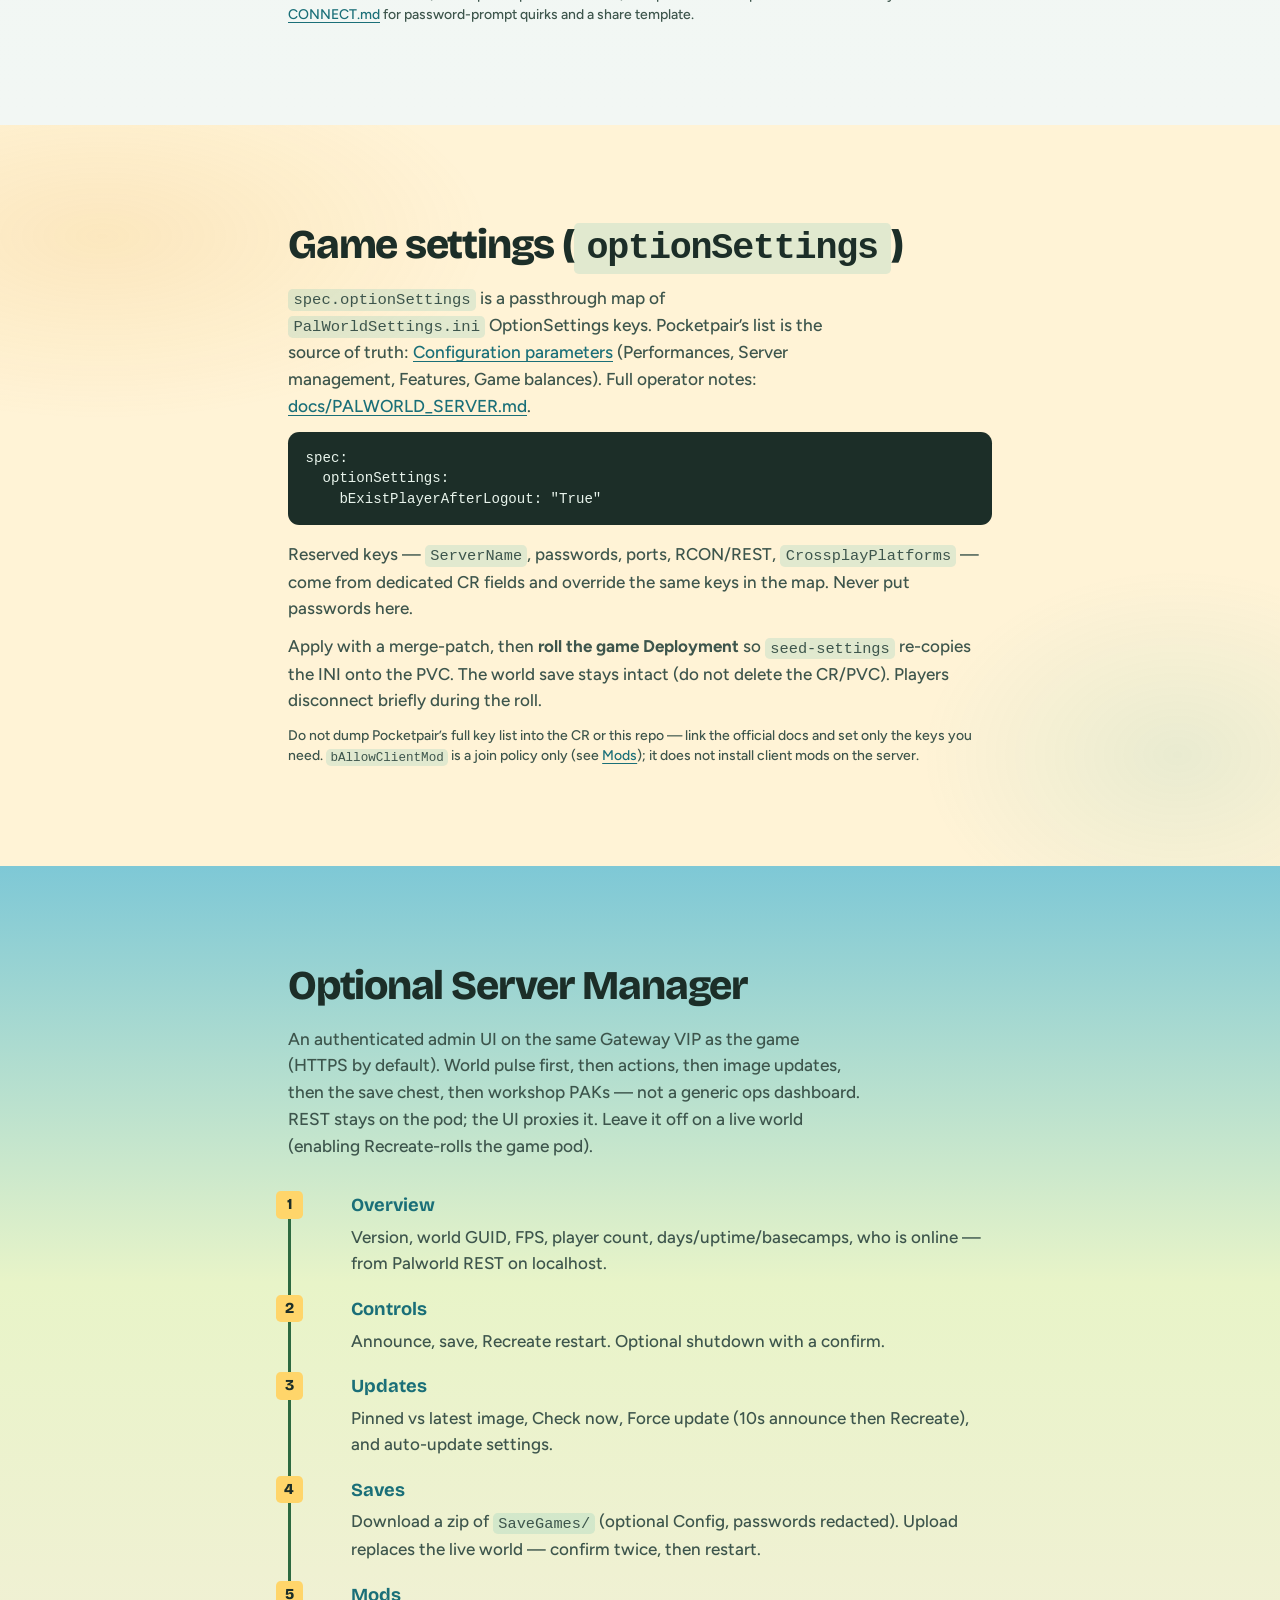
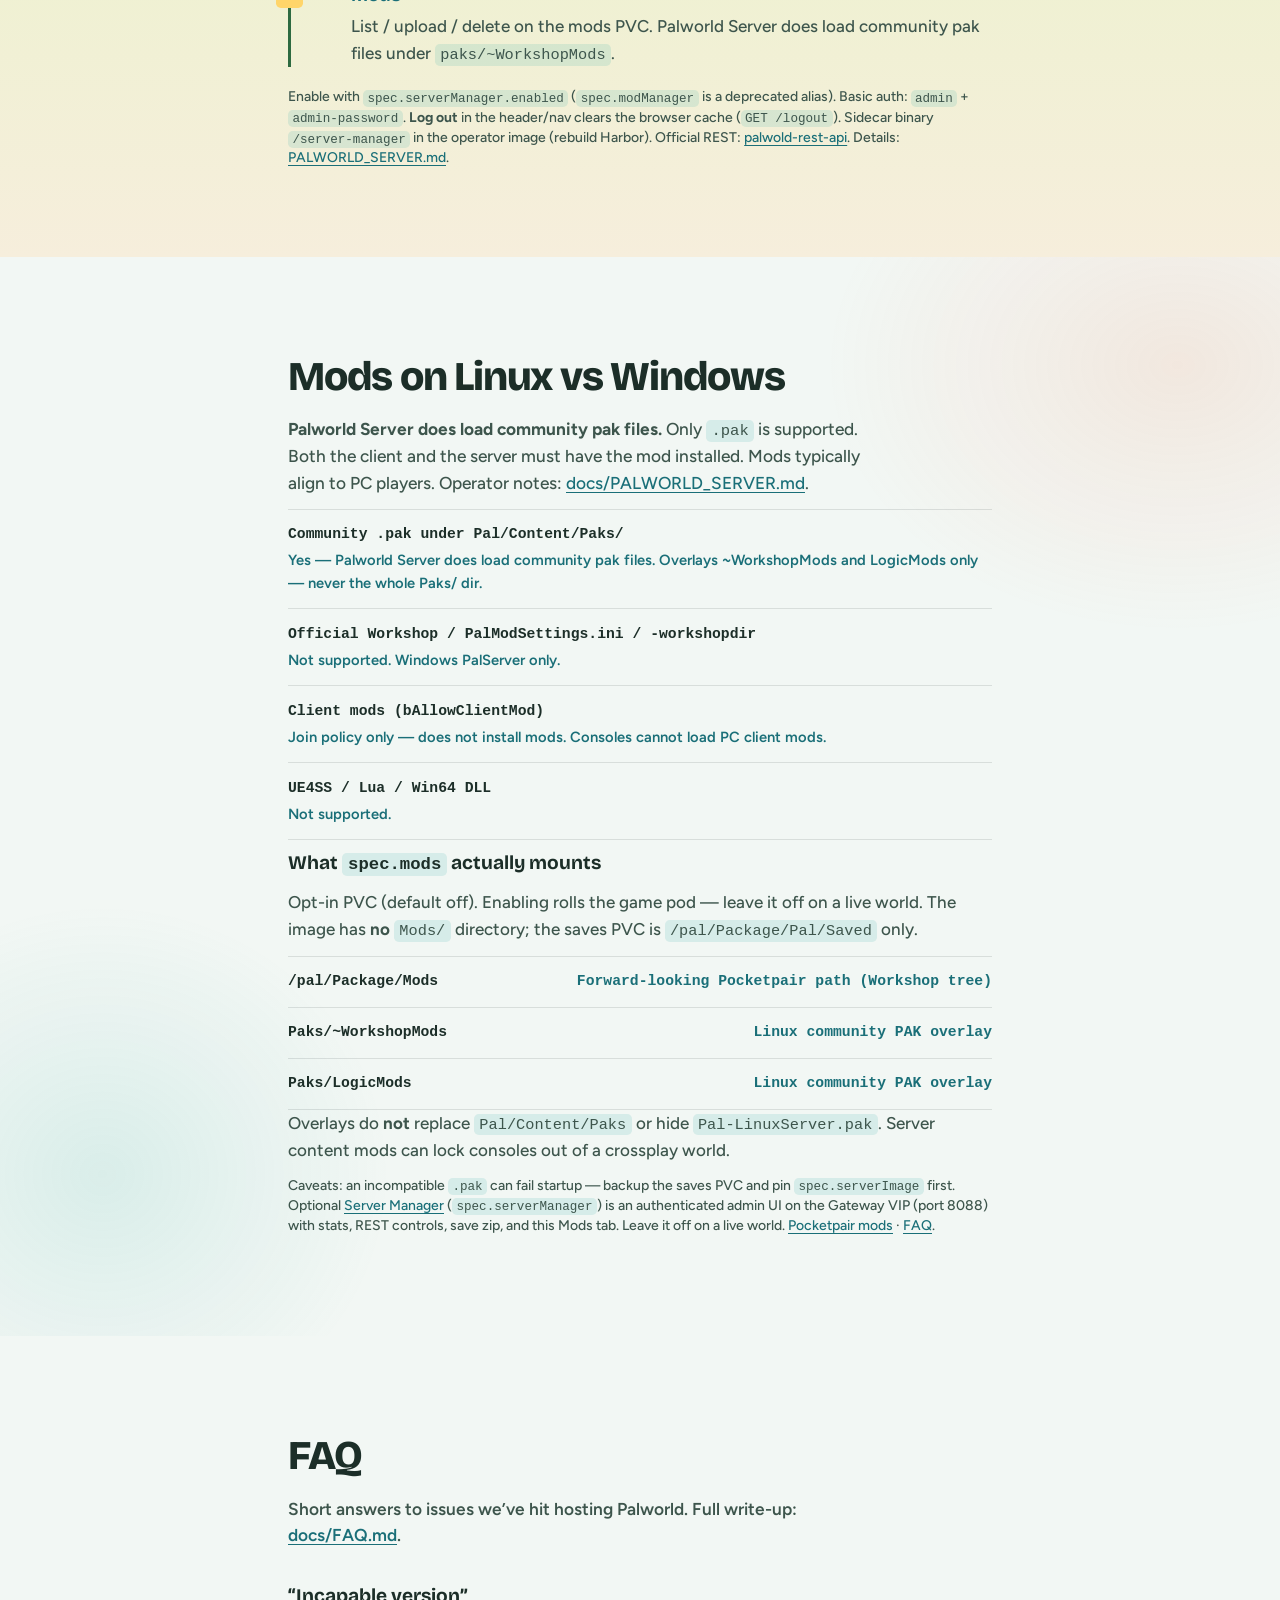
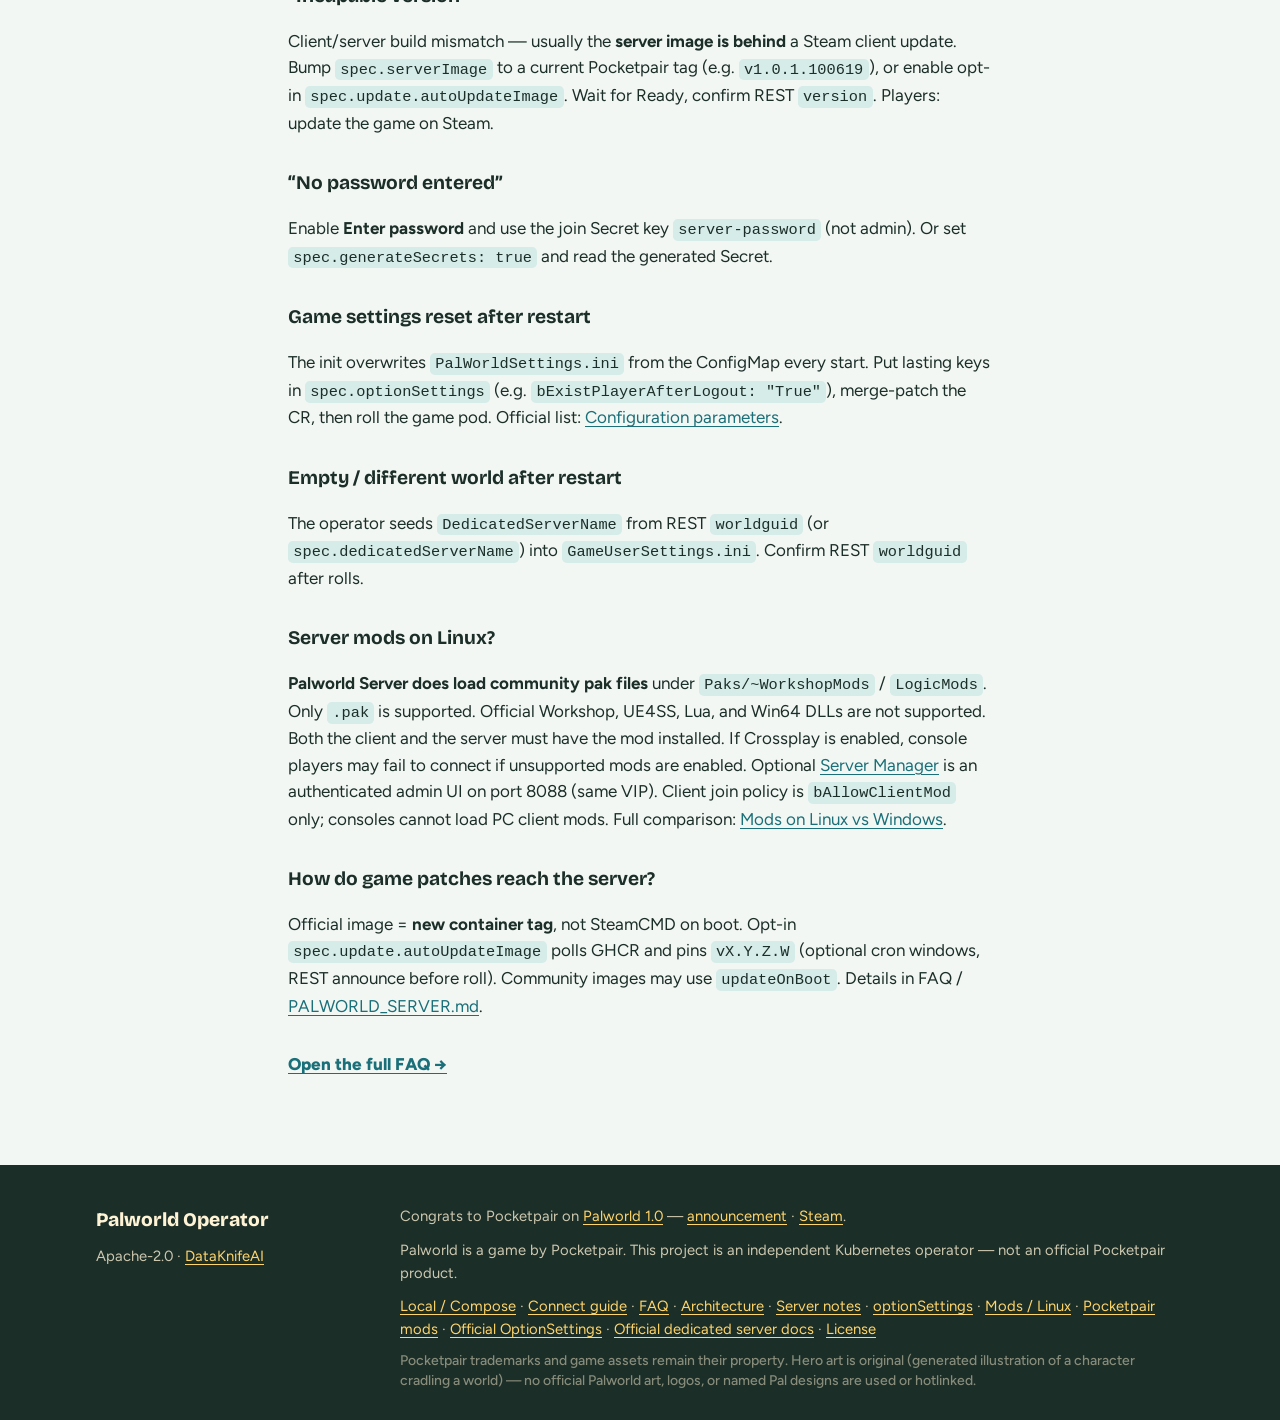
==== commit 40f792b6: "docs: cite official Palworld settings groups Co-authored-by: Cursor <cursoragent@cursor.com>" ====
--- a/docs/index.html
+++ b/docs/index.html
@@ -292,7 +292,8 @@
           <code>spec.optionSettings</code> is a passthrough map of
           <code>PalWorldSettings.ini</code> OptionSettings keys.
           Pocketpair’s list is the source of truth:
-          <a href="https://docs.palworldgame.com/settings-and-operation/configuration/">Configuration parameters</a>.
+          <a href="https://docs.palworldgame.com/settings-and-operation/configuration/">Configuration parameters</a>
+          (Performances, Server management, Features, Game balances).
           Full operator notes:
           <a href="https://github.com/DataKnifeAI/palworld-operator/blob/main/docs/PALWORLD_SERVER.md">docs/PALWORLD_SERVER.md</a>.
         </p>
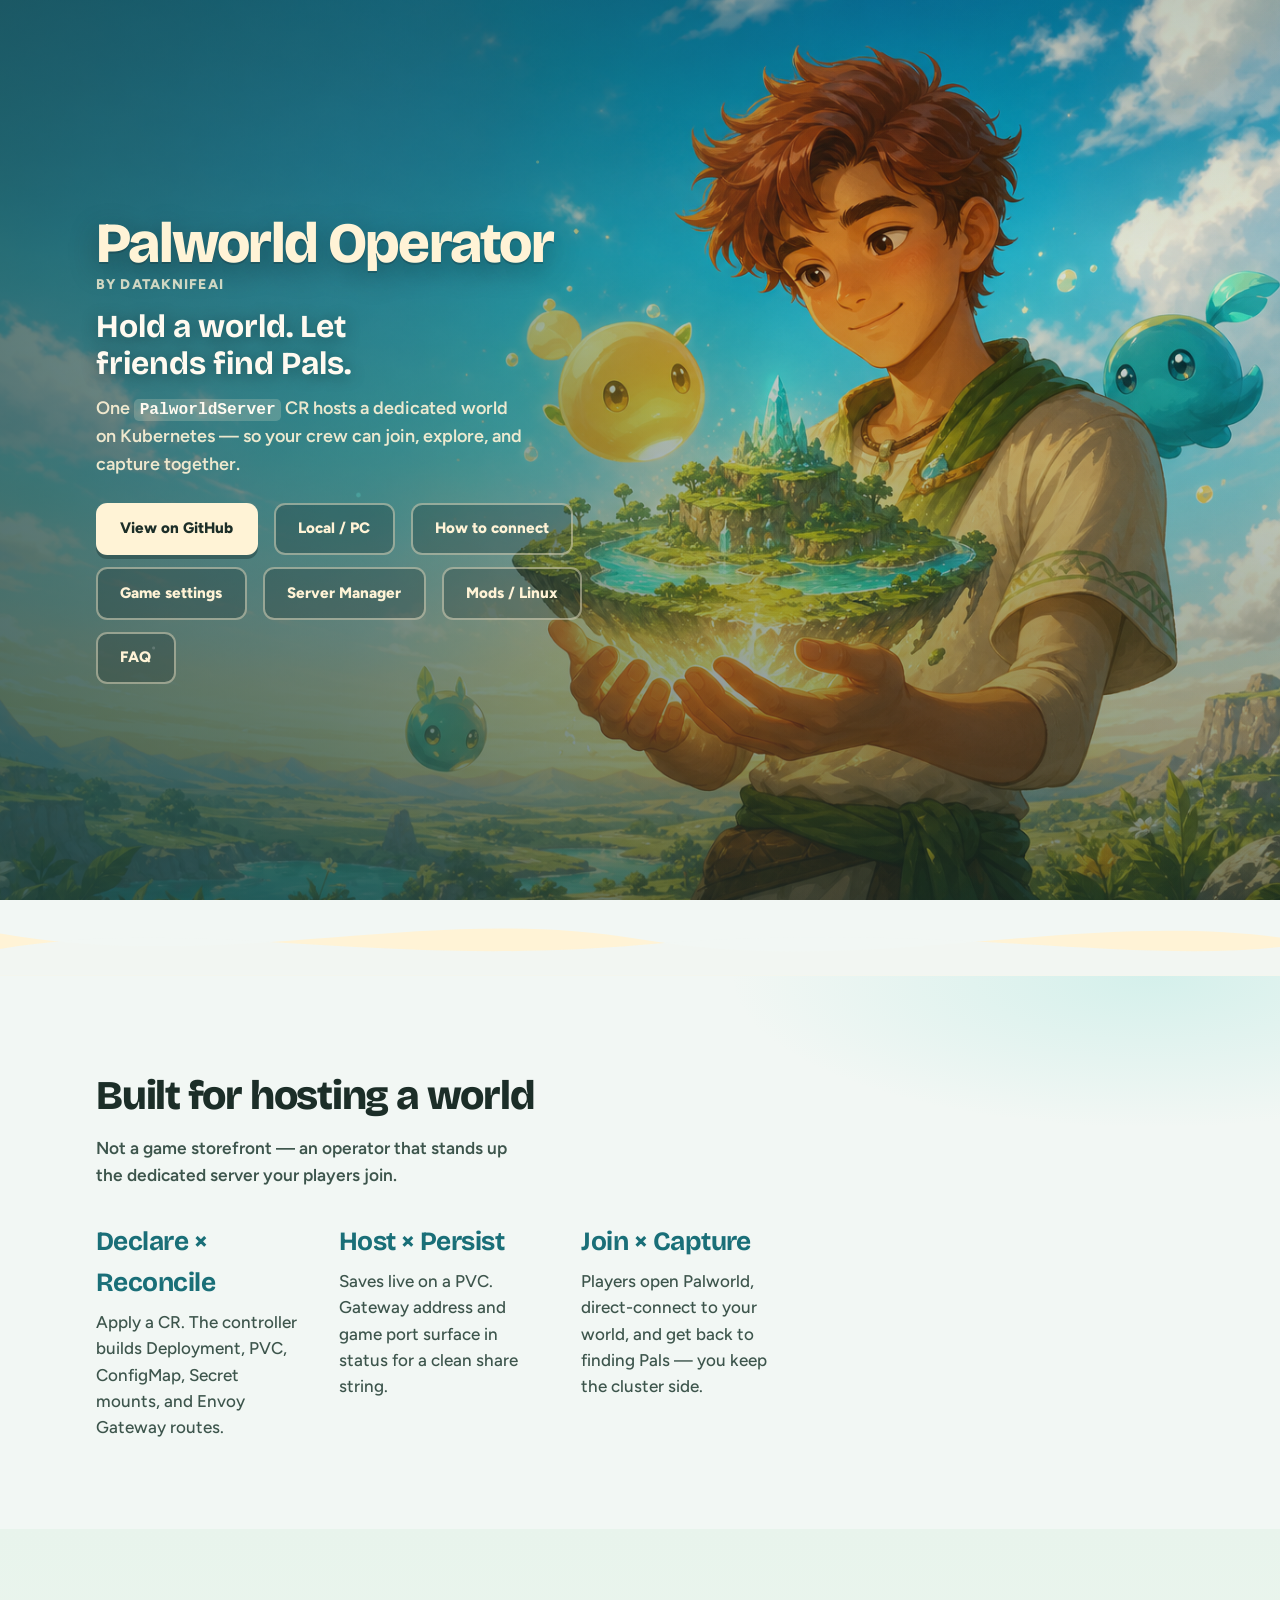
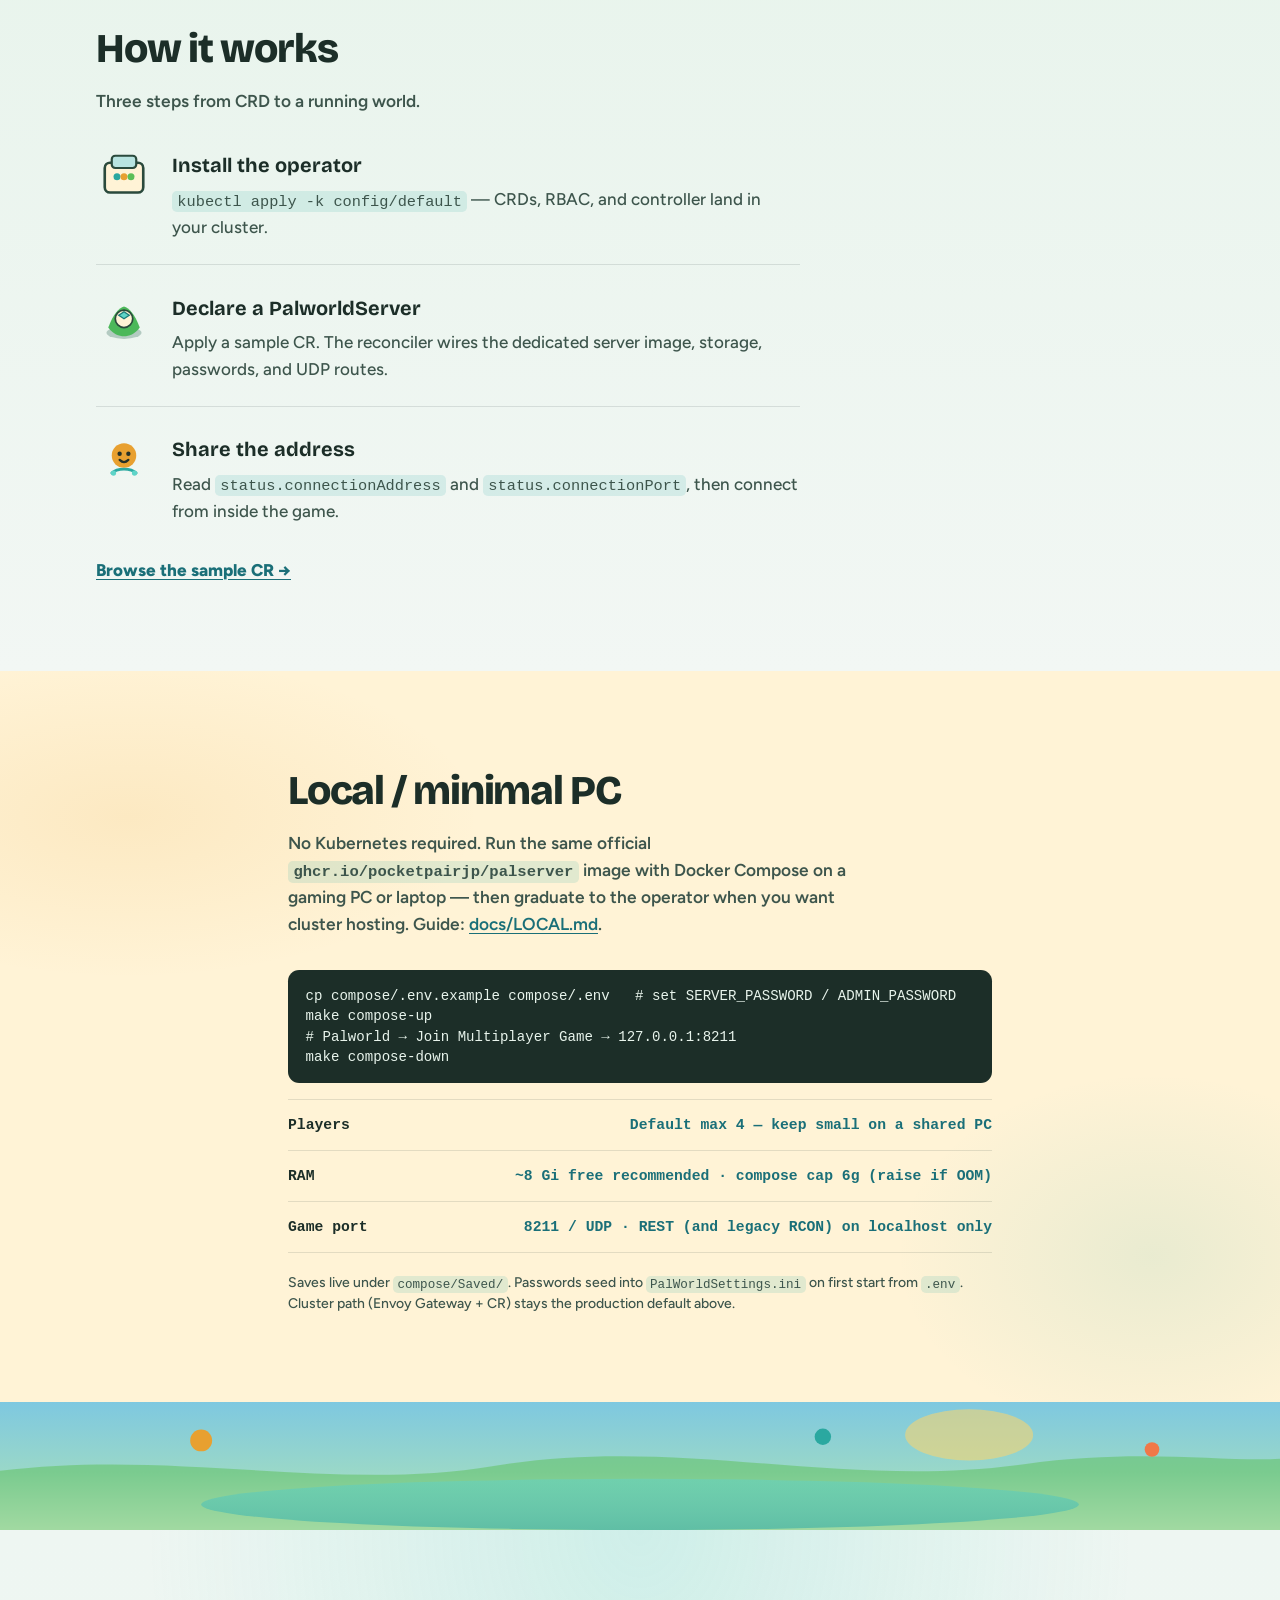
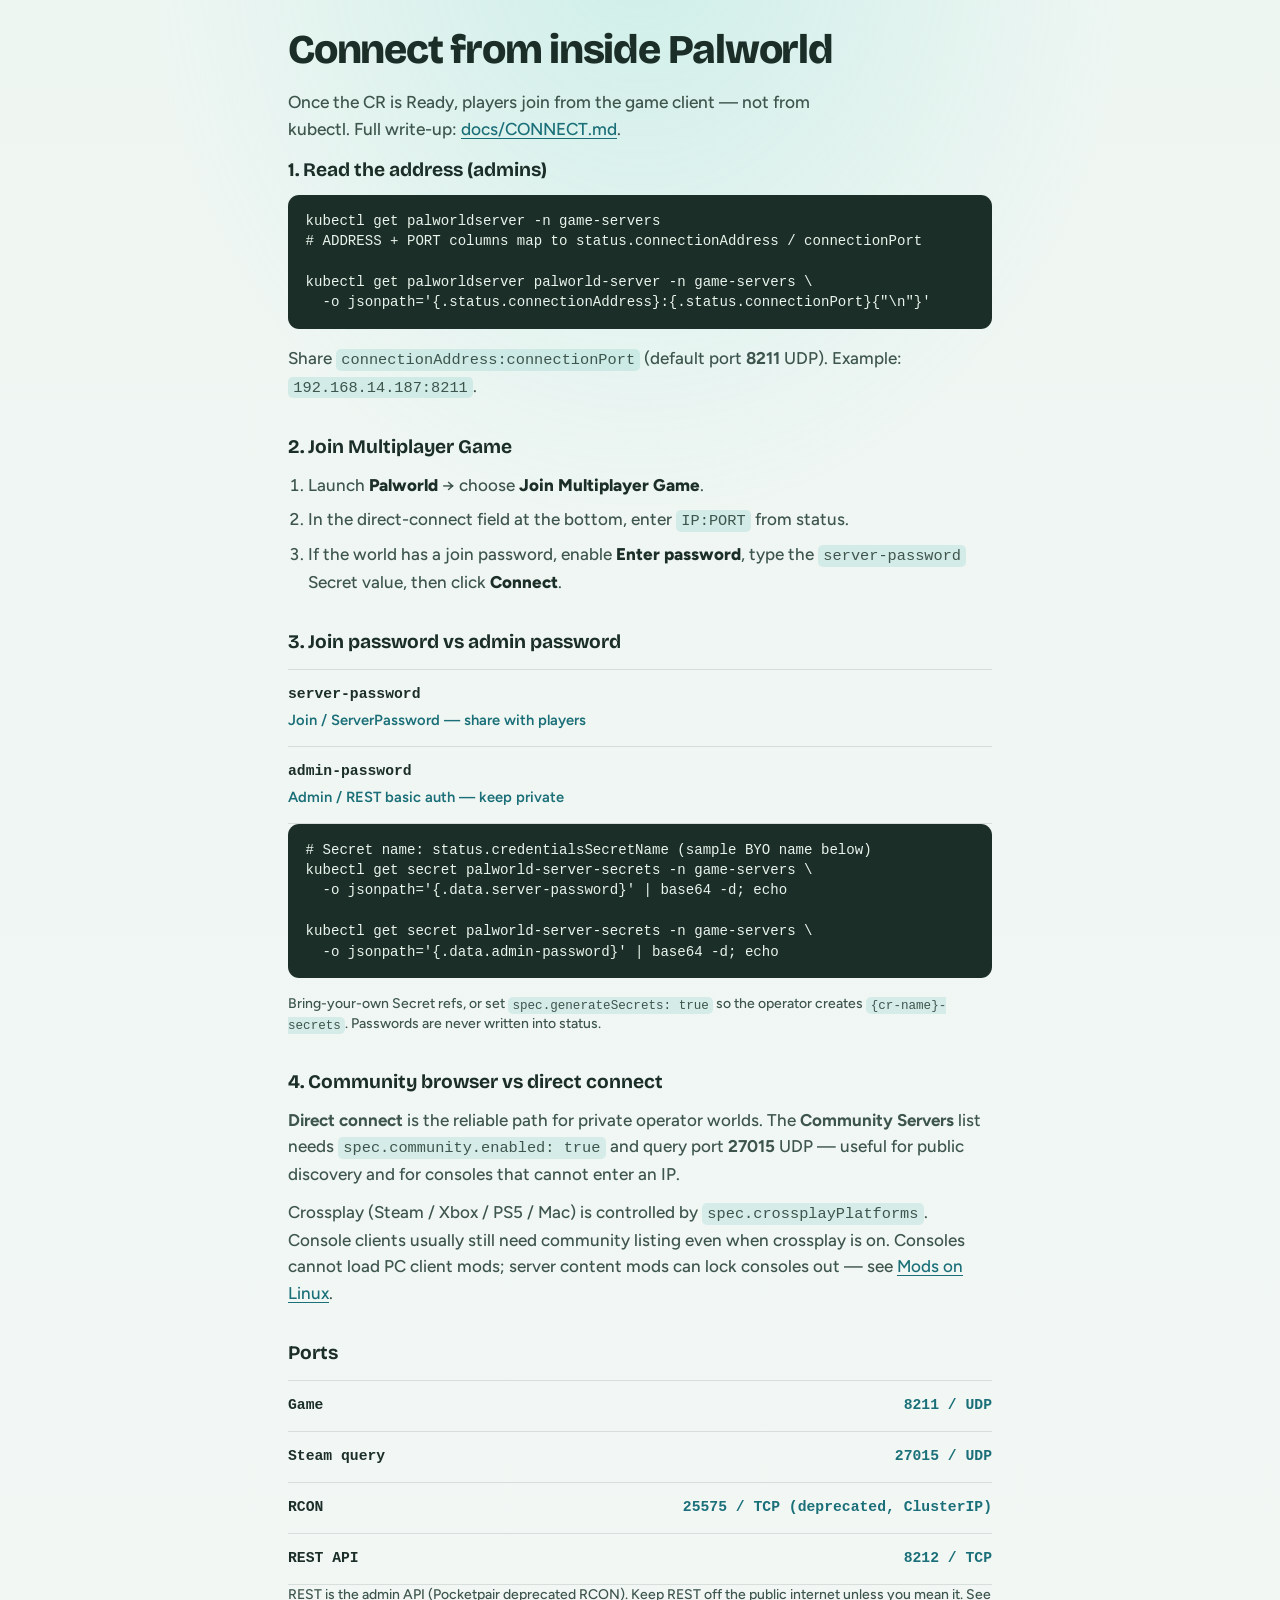
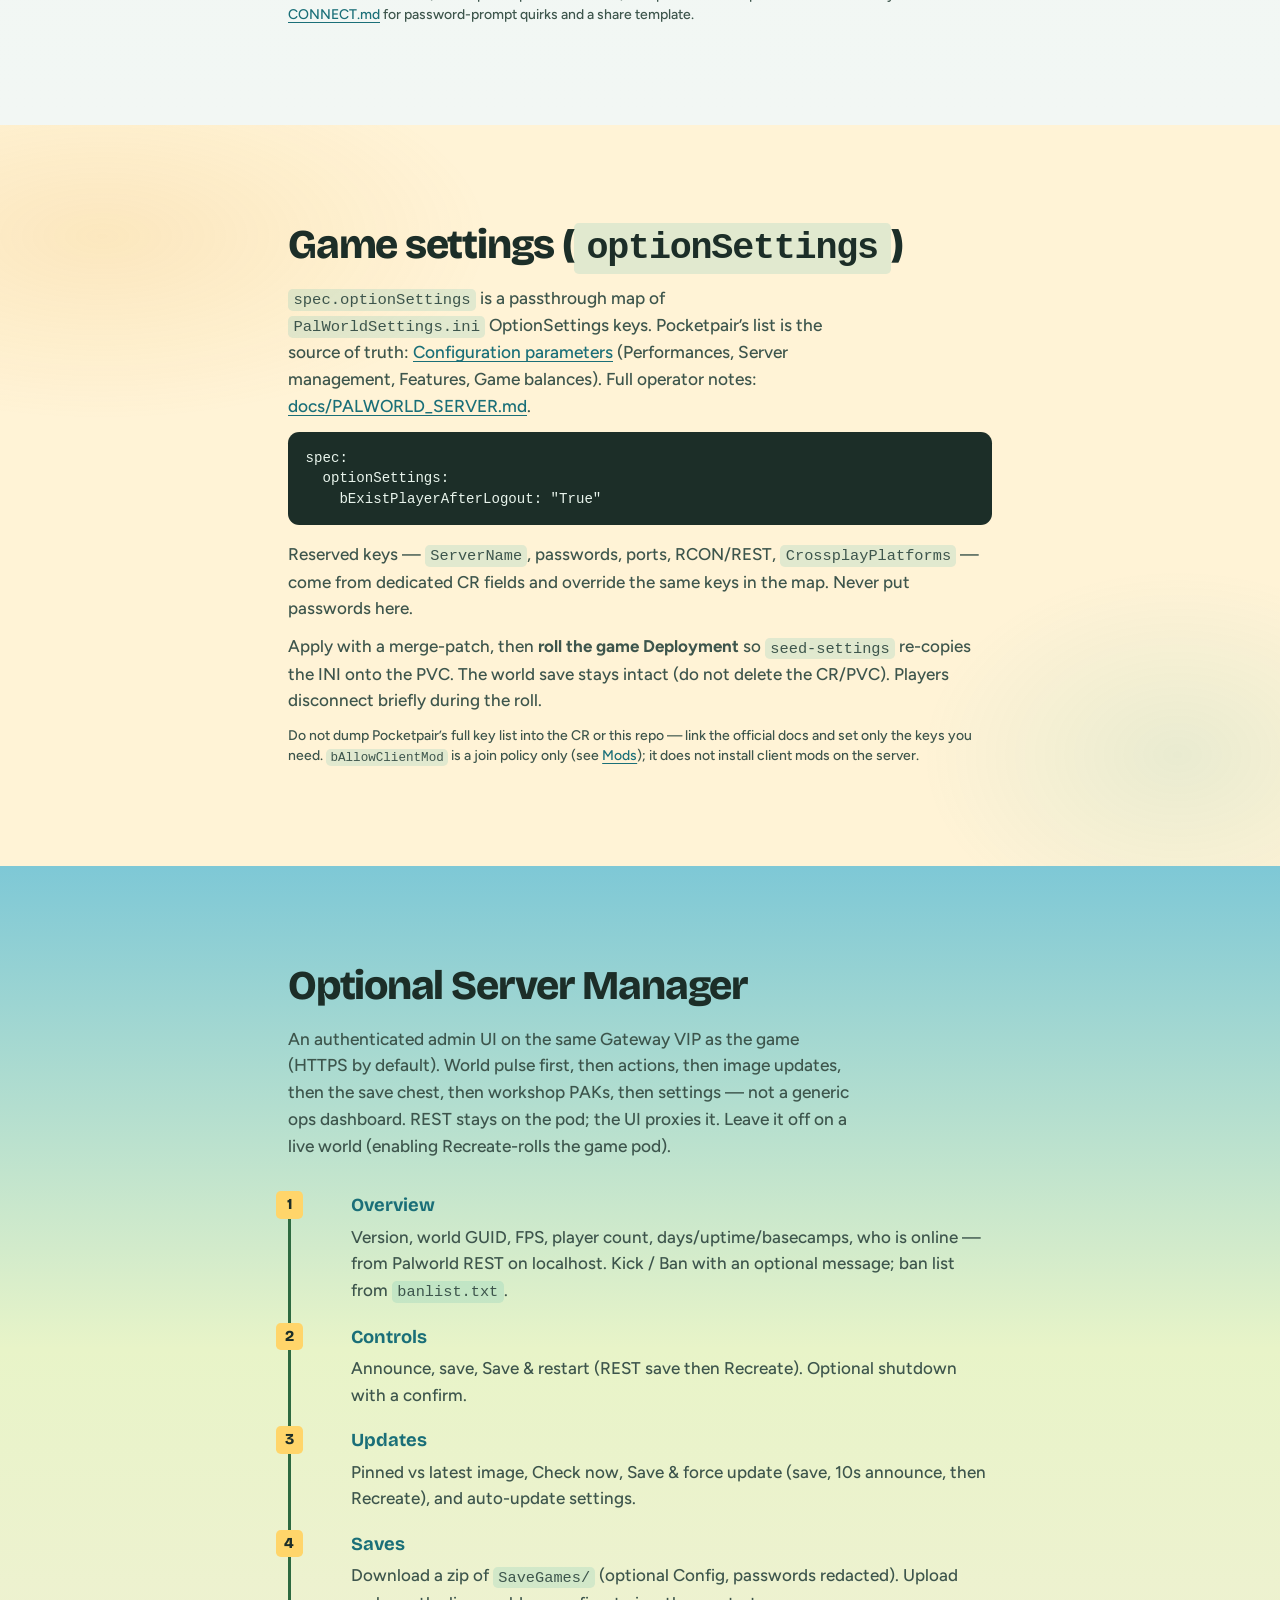
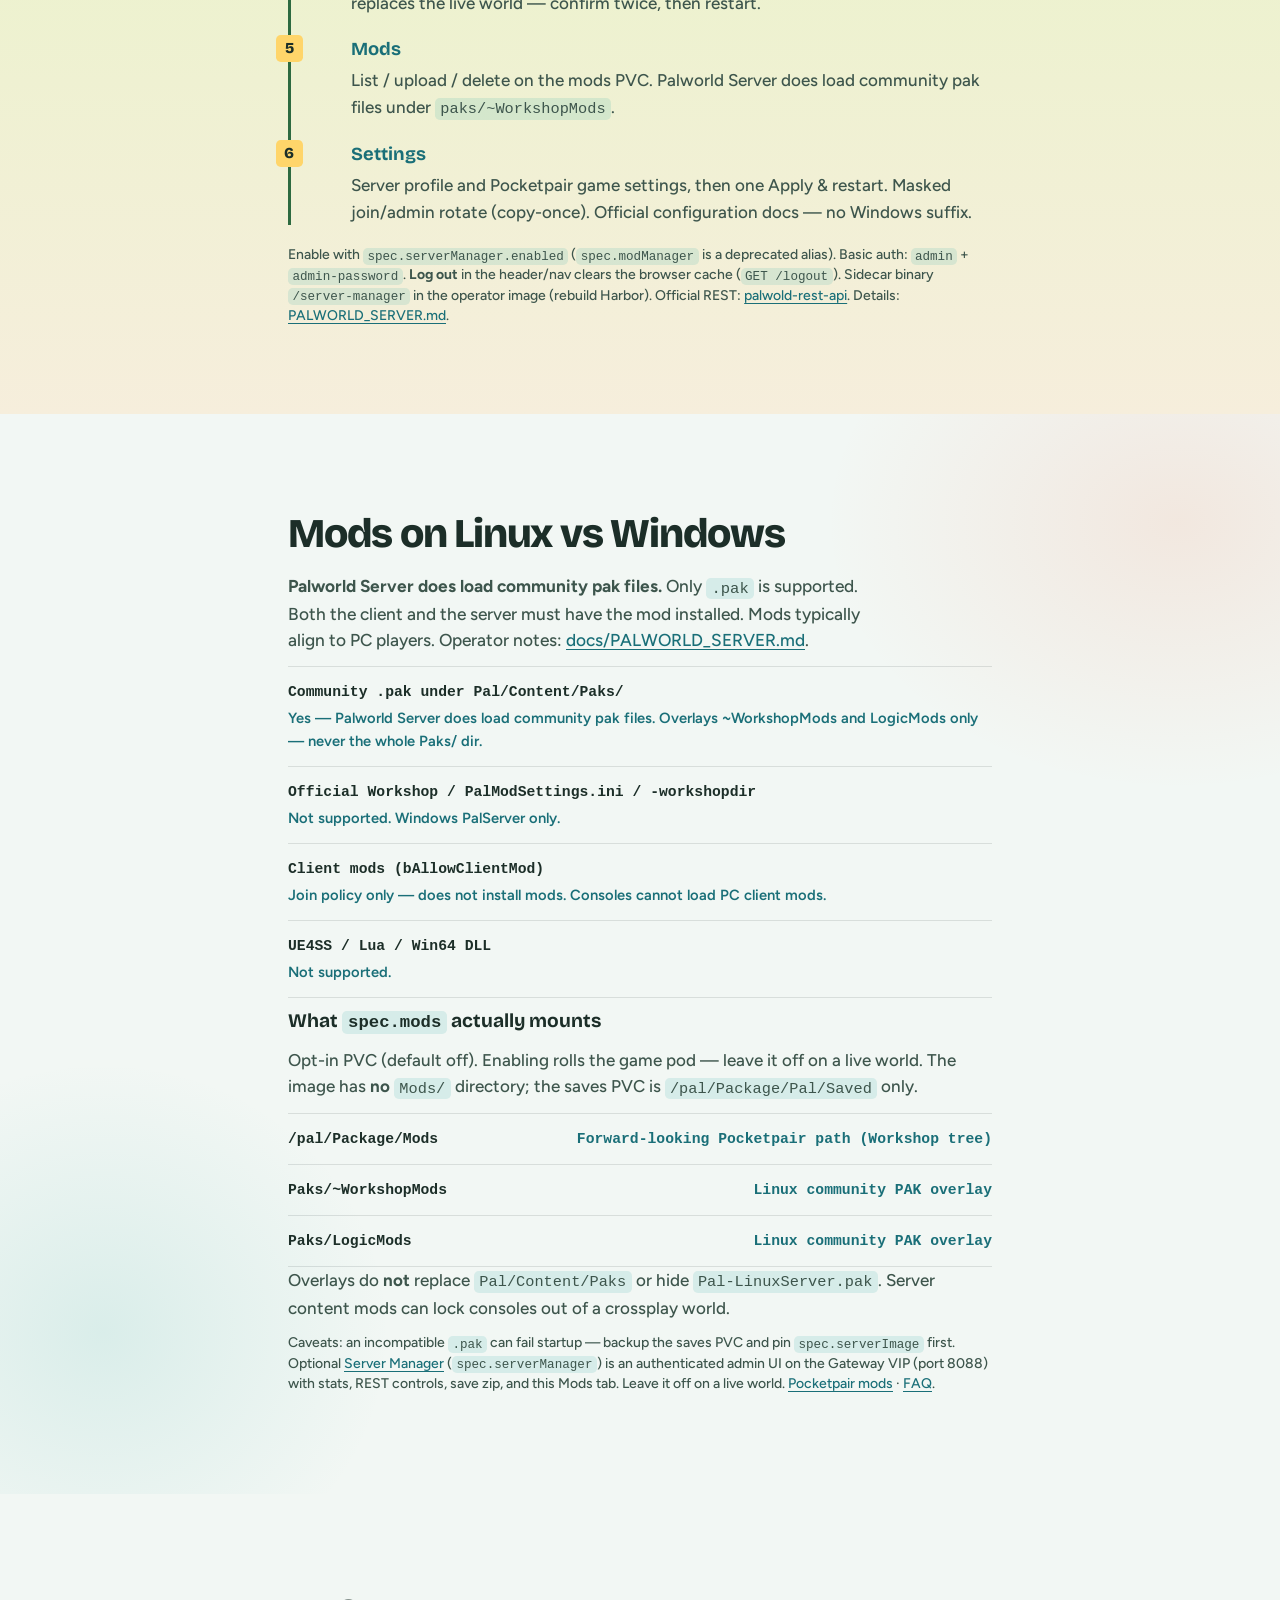
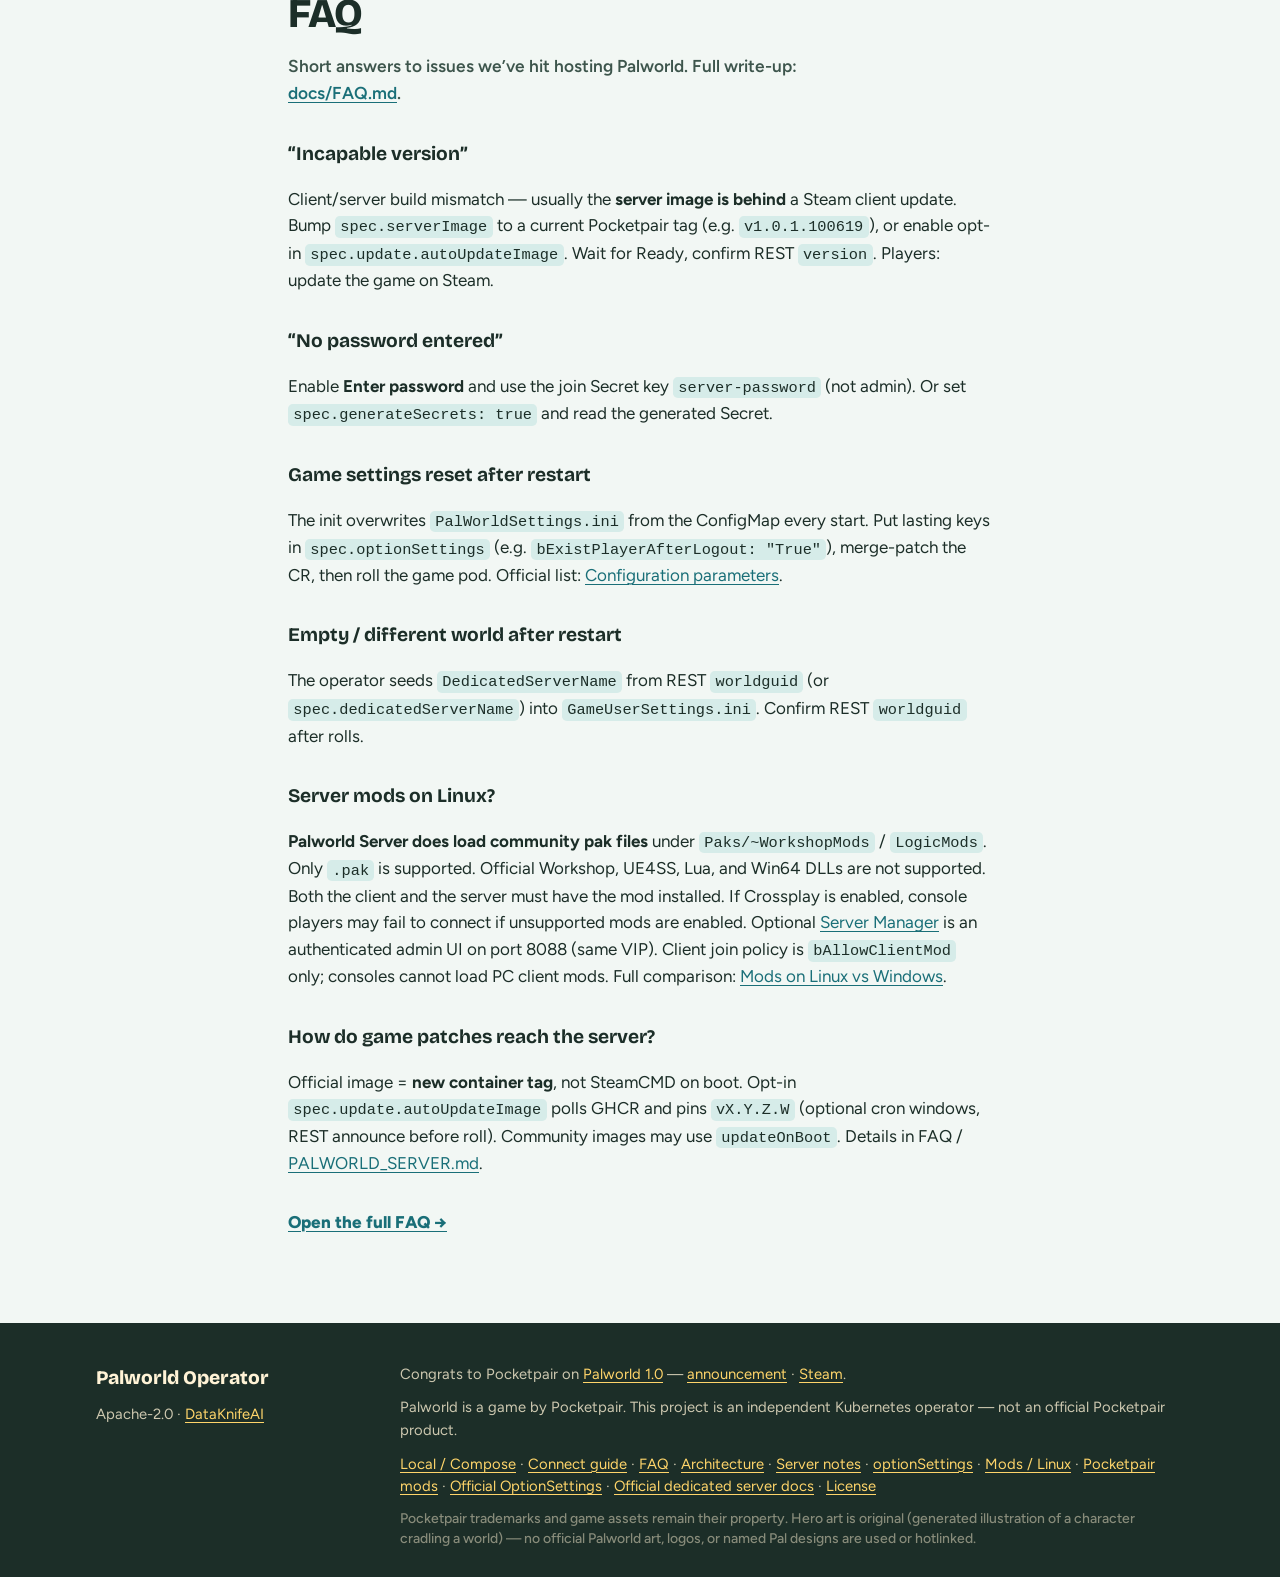
==== commit 57e7f732: "feat(ui): ship Server Manager settings live Approved mock is now the live admin: Settings, kick/ban," ====
--- a/docs/index.html
+++ b/docs/index.html
@@ -327,7 +327,7 @@
         <h2 id="manager-heading">Optional Server Manager</h2>
         <p class="section__lede section__lede--wide">
           An authenticated admin UI on the same Gateway VIP as the game (HTTPS by default).
-          World pulse first, then actions, then image updates, then the save chest, then workshop PAKs —
+          World pulse first, then actions, then image updates, then the save chest, then workshop PAKs, then settings —
           not a generic ops dashboard. REST stays on the pod; the UI proxies it.
           Leave it off on a live world (enabling Recreate-rolls the game pod).
         </p>
@@ -336,21 +336,21 @@
             <span class="journey__step">1</span>
             <div>
               <h3>Overview</h3>
-              <p>Version, world GUID, FPS, player count, days/uptime/basecamps, who is online — from Palworld REST on localhost.</p>
+              <p>Version, world GUID, FPS, player count, days/uptime/basecamps, who is online — from Palworld REST on localhost. Kick / Ban with an optional message; ban list from <code>banlist.txt</code>.</p>
             </div>
           </li>
           <li>
             <span class="journey__step">2</span>
             <div>
               <h3>Controls</h3>
-              <p>Announce, save, Recreate restart. Optional shutdown with a confirm.</p>
+              <p>Announce, save, Save &amp; restart (REST save then Recreate). Optional shutdown with a confirm.</p>
             </div>
           </li>
           <li>
             <span class="journey__step">3</span>
             <div>
               <h3>Updates</h3>
-              <p>Pinned vs latest image, Check now, Force update (10s announce then Recreate), and auto-update settings.</p>
+              <p>Pinned vs latest image, Check now, Save &amp; force update (save, 10s announce, then Recreate), and auto-update settings.</p>
             </div>
           </li>
           <li>
@@ -365,6 +365,13 @@
             <div>
               <h3>Mods</h3>
               <p>List / upload / delete on the mods PVC. Palworld Server does load community pak files under <code>paks/~WorkshopMods</code>.</p>
+            </div>
+          </li>
+          <li>
+            <span class="journey__step">6</span>
+            <div>
+              <h3>Settings</h3>
+              <p>Server profile and Pocketpair game settings, then one Apply &amp; restart. Masked join/admin rotate (copy-once). Official configuration docs — no Windows suffix.</p>
             </div>
           </li>
         </ol>
